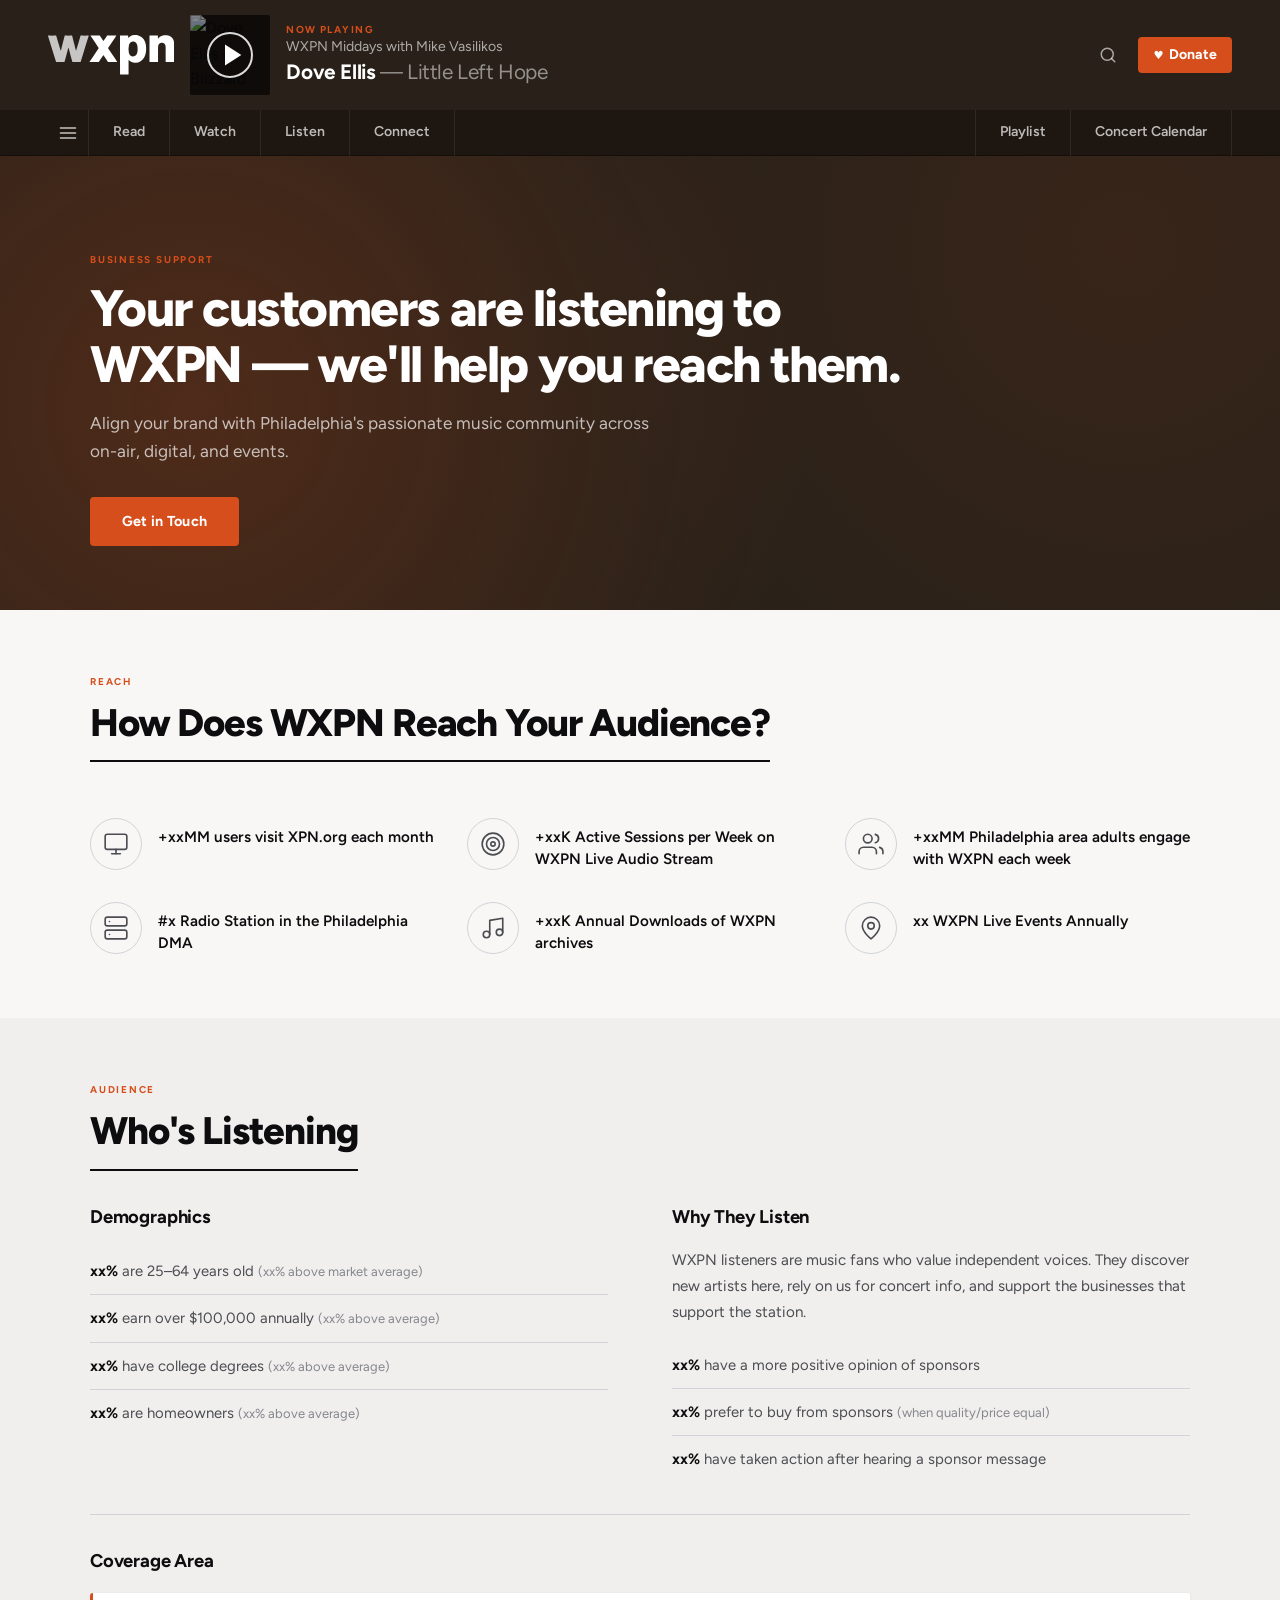
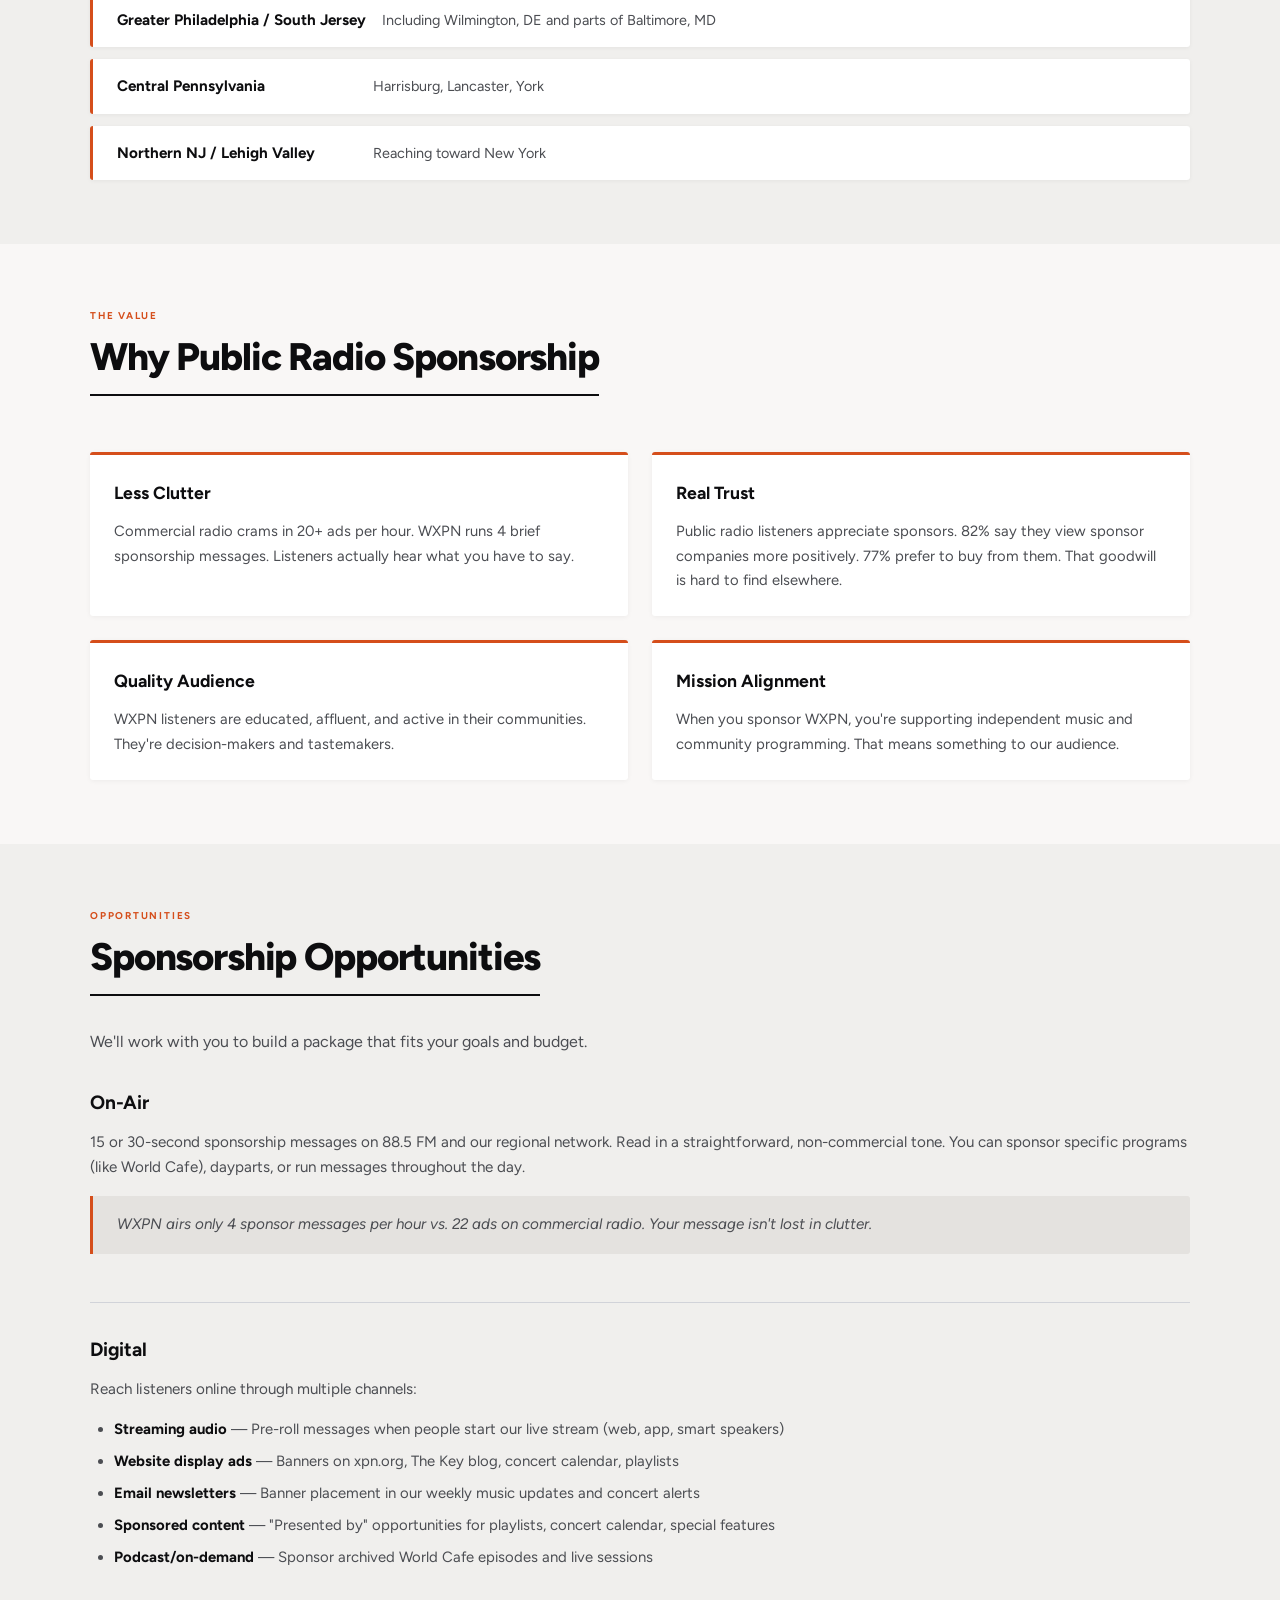
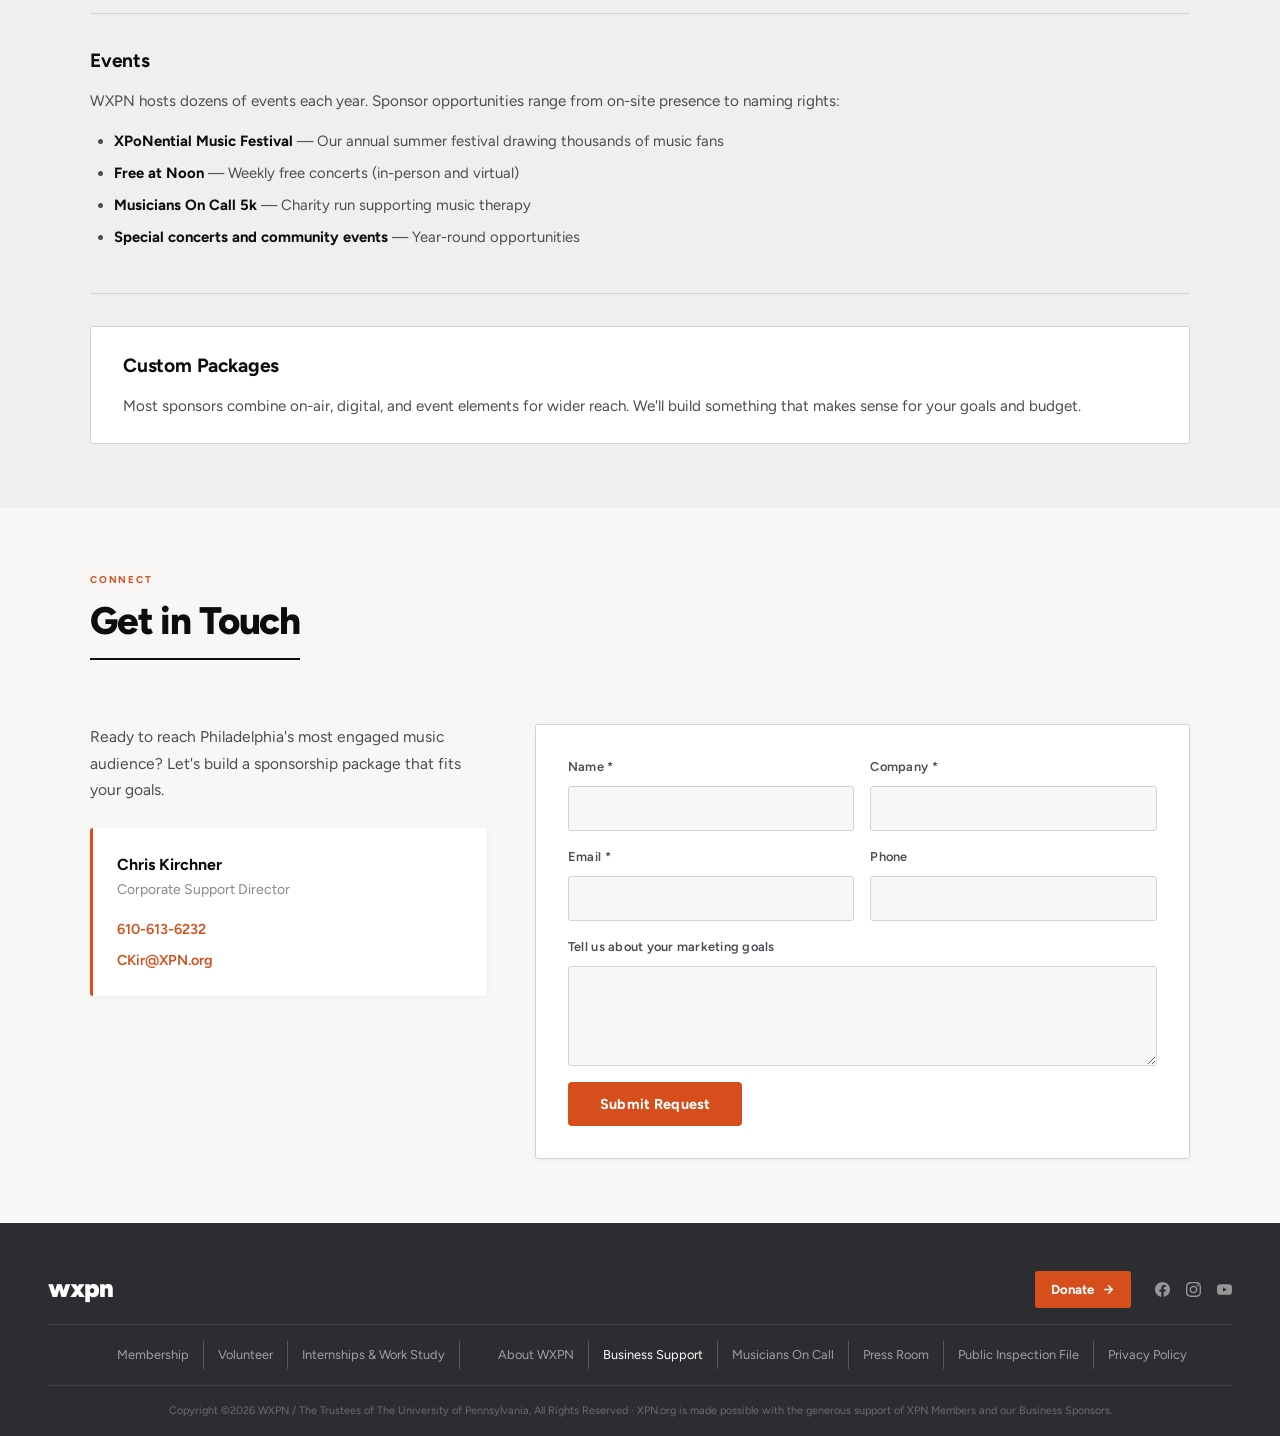
==== business-support/index.html @ 8369c32f "Add business-support page integrated into redesign - Add business-support/index.html: wxpn-sponsorsh" ====
<!DOCTYPE html>
<html lang="en">
<head>
<meta charset="UTF-8">
<meta name="viewport" content="width=device-width, initial-scale=1.0">
<title>Business Support | WXPN 88.5</title>
<style>
  @import url('https://fonts.googleapis.com/css2?family=Figtree:wght@400;500;600;700;800&display=swap');

  :root {
    --cream: #f9f7f6;
    --cream-dark: #F0EFED;
    --cream-deep: #E4E2DF;
    --white: #FFFFFF;
    --ink: #0D0D0F;
    --ink-medium: #2C2D30;
    --ink-light: #4B4D52;
    --ink-muted: #85878E;
    --ink-faint: #D1D3D9;
    --xpn-red: #d54e1b;
    --xpn-red-hover: #be4317;
    --font: 'Figtree', system-ui, -apple-system, sans-serif;
    --s1: 4px; --s2: 8px; --s3: 12px; --s4: 16px;
    --s5: 24px; --s6: 32px; --s7: 48px; --s8: 64px; --s9: 96px;
  }

  *, *::before, *::after { margin: 0; padding: 0; box-sizing: border-box; }
  html { font-size: 16px; scroll-behavior: smooth; }
  body { background: var(--cream); color: var(--ink); font-family: var(--font); line-height: 1.6; -webkit-font-smoothing: antialiased; }
  a { color: inherit; text-decoration: none; }
  img { display: block; max-width: 100%; }
  button { cursor: pointer; font-family: inherit; }
  p { margin-bottom: var(--s4); }
  ul { padding-left: var(--s5); }

  .skip-link {
    position: absolute; top: -100%; left: var(--s4); z-index: 9999;
    background: var(--xpn-red); color: #fff; font-weight: 700; font-size: 0.9rem;
    padding: var(--s3) var(--s5); border-radius: 0 0 4px 4px; text-decoration: none; transition: top 0.1s;
  }
  .skip-link:focus { top: 0; }

  a:focus-visible, button:focus-visible { outline: 3px solid var(--xpn-red); outline-offset: 3px; border-radius: 2px; }
  .site-header a:focus-visible, .site-header button:focus-visible { outline-color: #fff; }

  @media (prefers-reduced-motion: reduce) {
    *, *::before, *::after { animation-duration: 0.01ms !important; transition-duration: 0.01ms !important; scroll-behavior: auto !important; }
  }

  .container { max-width: 1360px; margin: 0 auto; padding: 0 var(--s7); }

  /* ══════════════════════════════════════
     HEADER — exact from redesign
     ══════════════════════════════════════ */
  .site-header { position: sticky; top: 0; z-index: 1000; }

  .header-row1 { background: #292119; height: 110px; overflow: hidden; transition: height 0.3s ease, opacity 0.2s ease; }
  .site-header.is-collapsed .header-row1 { height: 0; opacity: 0; }
  .header-row1__inner { display: flex; align-items: center; height: 110px; gap: var(--s4); }

  .header-logo { display: flex; align-items: center; flex-shrink: 0; }
  .header-logo svg { height: 40px; width: auto; }

  .header-album-wrap { position: relative; width: 80px; height: 80px; flex-shrink: 0; border-radius: 2px; overflow: hidden; }
  .header-album-art { width: 80px; height: 80px; background: #1a1510; }
  .header-album-art img { width: 100%; height: 100%; object-fit: cover; display: block; }
  .header-play-btn { position: absolute; inset: 0; width: 100%; height: 100%; border-radius: 0; border: none; background: rgba(0,0,0,0.48); color: #fff; display: flex; align-items: center; justify-content: center; cursor: pointer; transition: background 0.15s; }
  .header-play-btn:hover { background: rgba(213,78,27,0.82); }
  .header-play-btn::before { content: ''; position: absolute; width: 46px; height: 46px; border-radius: 50%; border: 2.5px solid rgba(255,255,255,0.85); pointer-events: none; transition: border-color 0.15s; }
  .header-play-btn:hover::before { border-color: #fff; }
  .header-play-btn svg { width: 28px; height: 28px; margin-left: 4px; position: relative; }

  .header-np-info { display: flex; flex-direction: column; gap: 3px; min-width: 0; flex: 1; }
  .header-np-info__label { font-size: 0.63rem; font-weight: 700; letter-spacing: 0.14em; text-transform: uppercase; color: var(--xpn-red); line-height: 1; }
  .header-np-info__show { font-size: 0.88rem; color: rgba(255,255,255,0.62); white-space: nowrap; overflow: hidden; text-overflow: ellipsis; line-height: 1.3; }
  .header-np-info__track { font-size: 1.3rem; font-weight: 700; color: #fff; white-space: nowrap; overflow: hidden; text-overflow: ellipsis; line-height: 1.2; letter-spacing: -0.02em; }
  .header-np-info__track span { color: rgba(255,255,255,0.5); font-weight: 400; }

  .header-row1__right { display: flex; align-items: center; gap: var(--s3); flex-shrink: 0; }
  .header-search-btn { width: 36px; height: 36px; display: flex; align-items: center; justify-content: center; border: none; background: none; color: rgba(255,255,255,0.6); border-radius: 4px; transition: color 0.15s; }
  .header-search-btn:hover { color: #fff; }
  .header-search-btn svg { width: 18px; height: 18px; }

  .nav-donate { font-size: 0.88rem; font-weight: 700; color: #fff; background: var(--xpn-red); padding: 0.45em 1.1em; border-radius: 4px; display: inline-flex; align-items: center; gap: 0.35em; white-space: nowrap; transition: background 0.15s; }
  .nav-donate::before { content: "♥"; font-size: 0.8em; }
  .nav-donate:hover { background: var(--xpn-red-hover); color: #fff; }

  .header-row2 { background: #1e1610; border-bottom: 1px solid rgba(0,0,0,0.35); height: 46px; display: flex; align-items: center; }
  .header-row2__inner { display: flex; align-items: center; height: 46px; width: 100%; }

  .header-logo--nav { display: none; align-items: center; flex-shrink: 0; margin-right: var(--s5); border-right: 1px solid rgba(255,255,255,0.1); padding-right: var(--s5); height: 100%; }
  .header-logo--nav svg { height: 26px; width: auto; }
  .site-header.is-collapsed .header-logo--nav { display: flex; }

  .header-nav { display: flex; align-items: center; height: 46px; }
  .header-nav a { font-size: 0.88rem; font-weight: 600; color: rgba(255,255,255,0.7); padding: 0 var(--s5); height: 100%; display: flex; align-items: center; white-space: nowrap; border-right: 1px solid rgba(255,255,255,0.08); transition: color 0.15s, background 0.15s; }
  .header-nav a:first-child { border-left: 1px solid rgba(255,255,255,0.08); }
  .header-nav a:hover { color: #fff; background: rgba(255,255,255,0.06); }
  .header-nav a.active { color: #fff; background: rgba(255,255,255,0.06); border-bottom: 2px solid var(--xpn-red); }
  .header-nav--right { margin-left: auto; }

  .header-menu-btn { display: flex; align-items: center; justify-content: center; width: 40px; height: 40px; border: none; background: none; color: rgba(255,255,255,0.75); cursor: pointer; flex-shrink: 0; transition: color 0.15s; }
  .header-menu-btn:hover { color: #fff; }
  .header-menu-btn svg { width: 20px; height: 20px; }
  .header-menu-btn--row1 { display: none; }

  .header-drawer { display: flex; flex-direction: column; position: fixed; top: 0; left: 0; width: 280px; height: 100vh; background: #1e1710; z-index: 1100; padding: var(--s7) var(--s5) var(--s5); gap: 0; transform: translateX(-100%); transition: transform 0.3s ease; overflow-y: auto; }
  .header-drawer.is-open { transform: translateX(0); }
  .header-drawer a { font-size: 1.05rem; font-weight: 600; color: rgba(255,255,255,0.8); padding: var(--s3) 0; border-bottom: 1px solid rgba(255,255,255,0.08); transition: color 0.15s; }
  .header-drawer a:hover { color: #fff; }
  .header-drawer a.nav-donate { margin-top: var(--s4); border-bottom: none; border-radius: 4px; padding: var(--s3) var(--s4); justify-content: center; }
  .header-drawer__close { position: absolute; top: var(--s4); right: var(--s4); background: none; border: none; color: rgba(255,255,255,0.5); font-size: 1.6rem; line-height: 1; }
  .header-drawer__close:hover { color: #fff; }
  .drawer-primary { display: none; }
  .drawer-divider { border: none; border-top: 1px solid rgba(255,255,255,0.12); margin: var(--s2) 0; }
  .header-drawer-overlay { display: none; position: fixed; inset: 0; background: rgba(0,0,0,0.55); z-index: 1050; }
  .header-drawer-overlay.is-open { display: block; }

  /* ══════════════════════════════════════
     FOOTER — exact from redesign
     ══════════════════════════════════════ */
  .site-footer { background: var(--ink-medium); color: rgba(255,255,255,0.72); padding: var(--s6) 0 var(--s4); font-size: 0.88rem; line-height: 1.6; }
  .footer-top { display: flex; flex-direction: column; gap: 0; }
  .footer-meta { display: flex; align-items: center; justify-content: space-between; padding: var(--s4) 0; border-bottom: 1px solid rgba(255,255,255,0.1); }
  .footer-brand__wordmark { font-weight: 900; font-size: clamp(1.4rem, 2vw, 1.8rem); letter-spacing: -0.04em; color: #fff; line-height: 1; text-transform: lowercase; }
  .footer-cta { display: flex; flex-direction: row; align-items: center; gap: var(--s5); }
  .footer-donate-btn { display: inline-flex; align-items: center; gap: var(--s2); background: var(--xpn-red); color: #fff; font-weight: 700; font-size: 0.82rem; padding: var(--s2) var(--s4); border-radius: 3px; transition: background 0.15s; white-space: nowrap; }
  .footer-donate-btn:hover { background: var(--xpn-red-hover); }
  .footer-donate-btn svg { width: 13px; height: 13px; stroke: currentColor; fill: none; flex-shrink: 0; }
  .footer-social { display: flex; align-items: center; gap: var(--s4); }
  .footer-social a { color: rgba(255,255,255,0.5); transition: color 0.15s; line-height: 0; }
  .footer-social a:hover { color: #fff; }
  .footer-social a svg { width: 15px; height: 15px; fill: currentColor; display: block; }
  .footer-nav { display: flex; flex-wrap: wrap; justify-content: center; align-items: center; padding: var(--s4) 0; border-bottom: 1px solid rgba(255,255,255,0.1); }
  .footer-nav__col { display: contents; }
  .footer-nav__toggle { display: none; }
  .footer-nav__list { display: flex; flex-wrap: wrap; list-style: none; align-items: center; justify-content: center; }
  .footer-nav__list a { display: block; padding: 4px 14px; color: rgba(255,255,255,0.55); font-size: 0.8rem; font-weight: 400; white-space: nowrap; border-right: 1px solid rgba(255,255,255,0.2); transition: color 0.15s; }
  .footer-nav__list a:hover { color: #fff; }
  .footer-nav__col:last-child .footer-nav__list li:last-child a { border-right: none; }
  .footer-bottom { padding-top: var(--s4); text-align: center; font-size: 0.68rem; color: rgba(255,255,255,0.3); line-height: 1.6; }

  /* ══════════════════════════════════════
     BUSINESS SUPPORT — page styles
     ══════════════════════════════════════ */

  /* Narrower content wrap inside the global 1360px container */
  .bs-wrap { max-width: 1100px; margin: 0 auto; }

  .bs-section { padding: var(--s8) 0; }
  .bs-section--alt { background: var(--cream-dark); }

  .bs-eyebrow { font-size: 0.62rem; font-weight: 700; letter-spacing: 0.18em; text-transform: uppercase; color: var(--xpn-red); margin-bottom: var(--s3); display: block; }

  .bs-h2 { font-size: clamp(1.75rem, 3vw, 2.5rem); font-weight: 800; letter-spacing: -0.03em; line-height: 1.1; color: var(--ink); margin-bottom: var(--s6); padding-bottom: var(--s4); border-bottom: 2px solid var(--ink); display: inline-block; }

  .bs-intro { font-size: 1rem; color: var(--ink-light); margin-bottom: var(--s6); max-width: 640px; line-height: 1.7; }

  /* Hero */
  .bs-hero { background: #292119; padding: var(--s9) 0 var(--s8); position: relative; overflow: hidden; }
  .bs-hero::before { content: ''; position: absolute; inset: 0; background: radial-gradient(circle at 15% 55%, rgba(213,78,27,0.22) 0%, transparent 55%), radial-gradient(circle at 88% 20%, rgba(213,78,27,0.09) 0%, transparent 45%); pointer-events: none; }
  .bs-hero .container { position: relative; z-index: 1; }
  .bs-hero__h1 { font-size: clamp(2rem, 4vw, 3.25rem); font-weight: 800; letter-spacing: -0.03em; line-height: 1.1; color: #fff; max-width: 820px; margin-bottom: var(--s4); }
  .bs-hero__sub { font-size: 1.075rem; color: rgba(255,255,255,0.7); max-width: 580px; line-height: 1.65; margin-bottom: var(--s6); }
  .bs-hero__btn { display: inline-flex; align-items: center; gap: var(--s2); background: var(--xpn-red); color: #fff; font-weight: 700; font-size: 0.9rem; letter-spacing: 0.02em; padding: 0.9em 2.2em; border-radius: 4px; transition: background 0.15s, transform 0.15s; }
  .bs-hero__btn:hover { background: var(--xpn-red-hover); transform: translateY(-1px); }

  /* Stats grid */
  .bs-stats-grid { display: grid; grid-template-columns: repeat(3, 1fr); gap: var(--s6); margin-top: var(--s5); }
  .bs-stat { display: flex; gap: var(--s4); align-items: flex-start; }
  .bs-stat__icon { flex-shrink: 0; width: 52px; height: 52px; border-radius: 50%; border: 1.5px solid var(--ink-faint); display: flex; align-items: center; justify-content: center; color: var(--ink-light); }
  .bs-stat__icon svg { width: 26px; height: 26px; }
  .bs-stat__text { flex: 1; padding-top: var(--s2); font-size: 0.95rem; font-weight: 600; color: var(--ink); line-height: 1.45; }

  /* Two-col layout */
  .bs-two-col { display: grid; grid-template-columns: 1fr 1fr; gap: var(--s8); align-items: start; }
  .bs-two-col h3 { font-size: 1.15rem; font-weight: 700; color: var(--ink); margin-bottom: var(--s4); letter-spacing: -0.01em; }

  /* Stats list */
  .bs-list { list-style: none; padding: 0; }
  .bs-list li { padding: var(--s3) 0; border-bottom: 1px solid var(--ink-faint); font-size: 0.93rem; color: var(--ink-light); line-height: 1.5; }
  .bs-list li:last-child { border-bottom: none; }
  .bs-list strong { color: var(--ink); font-weight: 700; }
  .bs-list .muted { color: var(--ink-muted); font-size: 0.875em; }

  /* Coverage */
  .bs-coverage { margin-top: var(--s6); padding-top: var(--s6); border-top: 1px solid var(--ink-faint); }
  .bs-coverage h3 { font-size: 1.15rem; font-weight: 700; color: var(--ink); margin-bottom: var(--s4); letter-spacing: -0.01em; }
  .bs-coverage-grid { display: flex; flex-direction: column; gap: var(--s3); margin-top: var(--s4); }
  .bs-coverage-item { background: var(--white); padding: var(--s4) var(--s5); border-radius: 3px; border-left: 3px solid var(--xpn-red); display: flex; align-items: baseline; gap: var(--s4); box-shadow: 0 1px 4px rgba(0,0,0,0.05); }
  .bs-coverage-item h4 { color: var(--ink); font-size: 0.95rem; font-weight: 700; min-width: 240px; flex-shrink: 0; line-height: 1.4; margin: 0; }
  .bs-coverage-item p { color: var(--ink-light); font-size: 0.9rem; margin: 0; line-height: 1.55; }

  /* Benefits */
  .bs-benefits-grid { display: grid; grid-template-columns: repeat(2, 1fr); gap: var(--s5); margin-top: var(--s5); }
  .bs-benefit { background: var(--white); padding: var(--s5); border-radius: 3px; box-shadow: 0 1px 5px rgba(0,0,0,0.05); border-top: 3px solid var(--xpn-red); }
  .bs-benefit h3 { font-size: 1.1rem; font-weight: 700; color: var(--ink); margin-bottom: var(--s3); }
  .bs-benefit p { color: var(--ink-light); font-size: 0.925rem; line-height: 1.65; margin: 0; }

  /* Opportunity blocks */
  .bs-opportunity { padding-bottom: var(--s6); margin-bottom: var(--s6); border-bottom: 1px solid var(--ink-faint); }
  .bs-opportunity:last-child { border-bottom: none; margin-bottom: 0; padding-bottom: 0; }
  .bs-opportunity h3 { font-size: 1.2rem; font-weight: 700; color: var(--ink); margin-bottom: var(--s3); letter-spacing: -0.01em; }
  .bs-opportunity p { color: var(--ink-light); font-size: 0.95rem; line-height: 1.65; }
  .bs-opportunity ul { padding-left: var(--s5); margin: var(--s3) 0; }
  .bs-opportunity ul li { margin-bottom: var(--s2); color: var(--ink-light); font-size: 0.93rem; line-height: 1.6; }
  .bs-opportunity ul strong { color: var(--ink); font-weight: 700; }
  .bs-highlight { background: var(--cream-deep); padding: var(--s4) var(--s5); border-left: 3px solid var(--xpn-red); border-radius: 0 3px 3px 0; font-style: italic; color: var(--ink-light); margin: var(--s4) 0; font-size: 0.95rem; line-height: 1.65; }
  .bs-custom-pkg { background: var(--white); border: 1.5px solid var(--ink-faint); padding: var(--s5) var(--s6); border-radius: 3px; }
  .bs-custom-pkg h3 { font-size: 1.2rem; font-weight: 700; color: var(--ink); margin-bottom: var(--s3); letter-spacing: -0.01em; }
  .bs-custom-pkg p { color: var(--ink-light); font-size: 0.95rem; line-height: 1.65; margin: 0; }

  /* Contact */
  .bs-contact-wrap { display: grid; grid-template-columns: 1fr 1.65fr; gap: var(--s7); align-items: start; margin-top: var(--s6); }
  .bs-contact-intro p { color: var(--ink-light); font-size: 0.975rem; line-height: 1.7; margin-bottom: var(--s5); }
  .bs-contact-person { background: var(--white); padding: var(--s5); border-radius: 3px; border-left: 3px solid var(--xpn-red); box-shadow: 0 1px 5px rgba(0,0,0,0.06); }
  .bs-contact-person strong { font-size: 1rem; font-weight: 700; color: var(--ink); display: block; margin-bottom: 2px; }
  .bs-contact-person .bs-title { font-size: 0.875rem; color: var(--ink-muted); display: block; margin-bottom: var(--s4); }
  .bs-contact-links { display: flex; flex-direction: column; gap: var(--s2); }
  .bs-contact-links a { color: var(--xpn-red); font-weight: 600; font-size: 0.9rem; transition: color 0.15s; }
  .bs-contact-links a:hover { color: var(--xpn-red-hover); }

  /* Form */
  .bs-form-box { background: var(--white); padding: var(--s6); border-radius: 3px; border: 1px solid var(--ink-faint); box-shadow: 0 1px 6px rgba(0,0,0,0.05); }
  form { display: flex; flex-direction: column; gap: var(--s4); }
  .bs-form-row { display: grid; grid-template-columns: 1fr 1fr; gap: var(--s4); }
  .bs-form-group { display: flex; flex-direction: column; gap: var(--s2); }
  label { font-size: 0.8rem; font-weight: 600; color: var(--ink-light); letter-spacing: 0.02em; }
  input, textarea { padding: 0.8rem var(--s4); border: 1.5px solid var(--ink-faint); border-radius: 3px; font-family: var(--font); font-size: 0.9rem; color: var(--ink); background: var(--cream); transition: border-color 0.15s, background 0.15s; }
  input:focus, textarea:focus { outline: none; border-color: var(--xpn-red); background: var(--white); }
  textarea { resize: vertical; min-height: 100px; }
  .bs-btn { align-self: flex-start; display: inline-flex; align-items: center; gap: var(--s2); background: var(--xpn-red); color: #fff; font-weight: 700; font-size: 0.9rem; letter-spacing: 0.02em; padding: 0.9em 2.2em; border: none; border-radius: 4px; transition: background 0.15s, transform 0.15s; font-family: var(--font); }
  .bs-btn:hover { background: var(--xpn-red-hover); transform: translateY(-1px); }

  /* ══════════════════════════════════════
     RESPONSIVE
     ══════════════════════════════════════ */
  @media (max-width: 1024px) {
    .bs-stats-grid { grid-template-columns: repeat(2, 1fr); }
    .bs-benefits-grid { gap: var(--s4); }
  }

  @media (max-width: 768px) {
    *, *::before, *::after { -webkit-tap-highlight-color: transparent; }
    button, a { touch-action: manipulation; }
    .container { padding: 0 var(--s4); }

    /* Header mobile */
    .header-row1 { height: 64px; }
    .header-row1__inner { height: 64px; gap: var(--s2); }
    .header-logo svg { height: 24px; }
    .header-album-wrap { width: 44px; height: 44px; }
    .header-album-art { width: 44px; height: 44px; }
    .header-np-info__label, .header-np-info__show { display: none; }
    .header-np-info__track { font-size: 0.88rem; }
    .header-search-btn, .nav-donate { display: none; }
    .header-drawer .nav-donate { display: flex; }
    .header-row2 { display: none; }
    .header-menu-btn--row1 { display: flex; width: 44px; height: 44px; }
    .drawer-primary { display: contents; }
    .site-header.is-collapsed .header-row1 { height: 56px; opacity: 1; }

    /* Page sections */
    .bs-hero { padding: var(--s8) 0 var(--s7); }
    .bs-section { padding: var(--s6) 0; }
    .bs-two-col { grid-template-columns: 1fr; gap: var(--s6); }
    .bs-stats-grid { grid-template-columns: 1fr; gap: var(--s4); }
    .bs-benefits-grid { grid-template-columns: 1fr; }
    .bs-contact-wrap { grid-template-columns: 1fr; gap: var(--s5); }
    .bs-form-row { grid-template-columns: 1fr; }
    .bs-form-box { padding: var(--s4); }
    .bs-coverage-item { flex-direction: column; gap: var(--s2); }
    .bs-coverage-item h4 { min-width: auto; }

    /* Footer mobile */
    .site-footer { padding: var(--s5) 0 calc(var(--s5) + env(safe-area-inset-bottom, 0px)); }
    .footer-meta { flex-direction: row; align-items: center; justify-content: space-between; gap: var(--s3); padding: var(--s4) 0; }
    .footer-brand__wordmark { font-size: 1.8rem; }
    .footer-cta { gap: var(--s3); }
    .footer-donate-btn { padding: 10px var(--s3); font-size: 0.85rem; }
    .footer-social { gap: var(--s3); }
    .footer-social a svg { width: 18px; height: 18px; }
    .footer-nav { display: block; padding: 0; border-bottom: none; }
    .footer-nav__col { display: block; border-bottom: 1px solid rgba(255,255,255,0.1); }
    .footer-nav__list { display: block; list-style: none; max-height: 0; overflow: hidden; transition: max-height 0.3s ease; }
    .footer-nav__toggle { display: flex; align-items: center; justify-content: space-between; width: 100%; padding: 15px 0; background: none; border: none; color: rgba(255,255,255,0.8); font-size: 0.92rem; font-weight: 600; cursor: pointer; font-family: inherit; }
    .footer-nav__toggle svg { width: 16px; height: 16px; transition: transform 0.25s; flex-shrink: 0; }
    .footer-nav__col.is-open .footer-nav__toggle { color: #fff; }
    .footer-nav__col.is-open .footer-nav__toggle svg { transform: rotate(180deg); }
    .footer-nav__col.is-open .footer-nav__list { max-height: 400px; }
    .footer-nav__list li { margin-bottom: 0; }
    .footer-nav__list a { display: block; padding: 11px 0; font-size: 0.88rem; border-right: none; border-bottom: 1px solid rgba(255,255,255,0.06); }
    .footer-nav__list li:last-child a { border-bottom: none; padding-bottom: 14px; }
    .footer-bottom { font-size: 0.65rem; padding-top: var(--s4); }
  }

  @media (max-width: 390px) { .container { padding: 0 var(--s3); } }
</style>
</head>
<body>

<a class="skip-link" href="#main-content">Skip to main content</a>

<!-- ═════════════ HEADER (exact from redesign) ═════════════ -->
<header class="site-header">

  <div class="header-row1">
    <div class="container header-row1__inner">

      <a href="../" class="header-logo">
        <svg viewBox="0 0 196 62" xmlns="http://www.w3.org/2000/svg"><g fill="#FFFFFF" fill-rule="evenodd"><path d="M138.902234,21.2979581 C138.902234,21.0187442 138.913866,20.7395303 138.900489,20.4608993 C138.774281,17.8372213 138.445676,15.2607591 137.052157,12.9518525 C135.200916,9.88574581 131.063397,9.04285793 128.258329,11.1838864 C126.704287,12.3701083 125.951112,14.0716226 125.492228,15.9077892 C124.603539,19.465289 124.580857,23.0571805 125.250863,26.6467404 C125.600406,28.5184644 126.237261,30.2969229 127.634269,31.6772538 C130.471326,34.4787193 135.406222,33.6200929 137.375528,29.9862318 C138.850471,27.2663737 138.990637,24.297613 138.902234,21.2979581 L138.902234,21.2979581 Z M137.758804,0.000174873004 C138.099041,0.28638369 138.536406,0.224012319 138.927824,0.316695011 C144.453628,1.62824254 148.115979,5.08140147 150.247551,10.2553108 C151.877201,14.2086065 152.259314,18.3700011 152.12729,22.5978474 C151.998756,26.7405889 151.253723,30.7457636 149.327456,34.4629808 C145.861106,41.153039 139.272133,44.0081322 132.432489,42.6027362 C129.764679,42.053635 127.488287,40.7712329 125.478851,38.9653777 C125.33345,38.8342229 125.215967,38.5526774 124.987397,38.6686765 C124.773949,38.7765149 124.905973,39.0510655 124.905973,39.2457574 C124.896667,46.2861446 124.88678,53.3259488 124.910044,60.366336 C124.91237,61.0460091 124.71986,61.215053 124.05567,61.2109726 C120.125201,61.1847416 116.194732,61.1975657 112.263682,61.222668 C111.759433,61.2255453 111.653581,61.0576673 111.654163,60.5825956 C111.66405,40.9542667 111.663468,21.3253548 111.650091,1.69702593 C111.650091,1.14559305 111.752453,0.933413806 112.367789,0.938659996 C116.089462,0.969554227 119.811136,0.968971317 123.532228,0.939242906 C124.135931,0.933996716 124.284821,1.12111083 124.258068,1.68711646 C124.215611,2.58712952 124.246436,3.49064004 124.246436,4.37491453 C124.515718,4.48216997 124.599468,4.28398057 124.701249,4.19188079 C127.18818,1.93835067 130.083979,0.573175417 133.411907,0.134244176 C133.524157,0.119088516 133.646293,0.123168886 133.710851,0.000174873004 L137.758804,0.000174873004 Z"/><path d="M19.7668617,24.6345933 C20.331016,23.0543242 20.6183276,21.5241854 21.0161436,20.0272725 C21.6780071,17.5359151 22.2817104,15.0288192 22.9255442,12.5327985 C23.8654136,8.88902798 24.8297104,5.25166948 25.7521318,1.6032357 C25.8725234,1.12816404 26.0446777,0.957371408 26.5367134,0.960285958 C29.9559537,0.978356168 33.3751941,0.976607438 36.7944344,0.959678021 C37.2556451,0.957371408 37.4376866,1.11767166 37.5487727,1.562432 C38.7468736,6.36502761 39.964749,11.1617941 41.1808795,15.9591435 C41.8776392,18.7052326 42.5807964,21.449573 43.2839537,24.1933304 C43.3118706,24.3023346 43.3706125,24.4037609 43.4851881,24.6724824 C43.8294967,23.4955871 44.1249507,22.4650022 44.4314552,21.4379148 C45.455657,18.0074893 46.4943988,14.5811443 47.5075501,11.1478043 C48.3369151,8.33934383 49.1389448,5.52388846 49.9502801,2.71076473 C50.066019,2.31030555 50.1666362,1.905766 50.2742326,1.50297518 C50.3684522,1.15089753 50.5522386,0.959120138 50.9616866,0.960285958 C54.8229448,0.972527068 58.684203,0.971361248 62.5454611,0.963200508 C63.0223751,0.962034688 63.1607964,1.09610399 63.007835,1.58516549 C61.7015561,5.75588665 60.4098172,9.93185399 59.121568,14.1084042 C58.0531644,17.5720556 57.0033721,21.040953 55.9308973,24.5028556 C54.5001555,29.1195029 53.0537104,33.731487 51.6171525,38.3469685 C51.3059953,39.3466591 50.9901852,40.345184 50.708108,41.3524525 C50.5836451,41.796047 50.3882267,41.9913219 49.8892119,41.9884073 C46.0744819,41.9685884 42.2597519,41.9779149 38.445022,41.9831611 C38.1030398,41.9831611 37.8093306,41.977332 37.6953365,41.550059 C36.8147905,38.2496225 35.9191228,34.9532664 35.0315976,31.6539957 C33.9690101,27.7041974 32.9104938,23.7526504 31.8490694,19.8022693 C31.8252237,19.7154157 31.786838,19.6320595 31.701924,19.4006443 C31.4454374,20.2487783 31.2098884,20.9628431 31.0133068,21.6874003 C29.9018647,25.7916697 28.798565,29.8988536 27.6946837,34.0060376 C27.0560843,36.3819788 26.4081792,38.7550055 25.7957519,41.1379416 C25.6404641,41.7424193 25.4049151,42.0053117 24.7157163,41.9984526 C20.9242504,41.958096 17.1327846,41.9703371 13.3413187,41.9895731 C12.8440487,41.9919048 12.5962861,41.8537551 12.4439062,41.3594474 C10.2425412,34.2257947 8.0272178,27.0962223 5.80607834,19.9683986 C4.68474896,16.3712609 3.53841068,12.782284 2.41417329,9.18631208 C1.62319407,6.6553168 0.860131751,4.11616078 0.0627548961,1.58808004 C-0.0890433234,1.10776219 0.0249507418,0.962617598 0.515823145,0.963783418 C4.37708131,0.974275798 8.23833947,0.974275798 12.0995976,0.962617598 C12.5084641,0.961451778 12.726565,1.07745087 12.8487015,1.49598026 C13.7589092,4.61688048 14.6888914,7.7319516 15.6177104,10.8470227 C16.9460902,15.3039527 18.2785412,19.7602997 19.6104107,24.2160639 C19.640654,24.3180731 19.6848558,24.416002 19.7668617,24.6345933" opacity="0.746117001"/><path d="M170.413799,5.79476675 C171.615972,4.45057625 172.734974,3.33896685 174.081384,2.4803404 C177.249954,0.461140112 180.730262,-0.0424941401 184.388541,0.3614625 C186.813823,0.629601107 189.043687,1.43751439 190.996126,2.93559312 C193.77793,5.07079251 195.065598,7.99175459 195.409325,11.4064415 C195.563449,12.9389119 195.584969,14.4754627 195.584969,16.0137622 C195.583224,24.4047519 195.577408,32.7963244 195.597201,41.1873141 C195.598927,41.8057816 195.481443,42.0156292 194.809111,42.0093592 C190.925752,41.9730768 187.04123,41.978323 183.157871,42.0063027 C182.557657,42.0098001 182.373289,41.8833087 182.375615,41.246188 C182.400043,34.5100799 182.414001,27.7733888 182.370963,21.0372807 C182.359912,19.3450929 182.388411,17.6307546 181.933598,15.9682952 C181.123426,13.0071124 178.592292,11.4554059 175.578428,12.0732905 C172.537811,12.6958384 170.990749,14.5180151 170.719722,17.8475971 C170.632482,18.9149054 170.583627,19.9880427 170.581882,21.0588484 C170.57025,27.7949565 170.568506,34.5316476 170.589443,41.2677557 C170.59177,41.842505 170.458001,42.0098001 169.86942,42.0063027 C165.915687,41.978323 161.961954,41.9812375 158.008221,42.0004736 C157.493503,42.0028052 157.343449,41.8786454 157.344029,41.3417853 C157.361479,28.1487829 157.363224,14.9557805 157.346357,1.76277817 C157.345776,1.14431065 157.473147,0.933297224 158.13501,0.938543414 C161.995687,0.971769285 165.856363,0.964191455 169.71704,0.943789604 C170.24688,0.940875054 170.448114,1.0539596 170.427758,1.63162342 C170.382393,2.95074878 170.413799,4.27162288 170.413799,5.79476675"/><path d="M106.018668,0.951892054 C105.428923,1.84316147 104.938633,2.59744702 104.435547,3.34298893 C100.751677,8.79902667 97.0689709,14.2562302 93.371143,19.7023585 C93.0983715,20.1039835 93.0721994,20.3884436 93.3531134,20.8046413 C95.4858493,23.9686769 97.5924131,27.1507827 99.7082825,30.3258935 C102.185909,34.0431107 104.664698,37.7597449 107.139998,41.477545 C107.22433,41.6040365 107.40579,41.7241159 107.291214,41.9019035 C107.187689,42.0627866 106.994597,41.9875913 106.840472,41.9881742 C102.397612,41.9910887 97.9547513,41.9852596 93.5118908,42.0015811 C93.1204724,42.0033298 92.9355228,41.8342859 92.7412677,41.5410822 C90.609695,38.3199214 88.4664902,35.1075044 86.3285199,31.890424 C85.863238,31.1903491 85.8754516,31.1920978 85.420057,31.8764341 C83.2797602,35.0911829 81.1295763,38.2989367 78.9991668,41.5212632 C78.7665258,41.8739238 78.5193448,42.0004153 78.0976831,41.9986665 C73.6548226,41.9840938 69.211962,41.9916716 64.7691015,41.9875913 C64.595784,41.9870083 64.3654694,42.0936809 64.2555466,41.9036522 C64.1357365,41.6949704 64.3805911,41.5760568 64.4748107,41.4349926 C67.6800214,36.6364773 70.8927929,31.8432083 74.103238,27.0487734 C75.5008285,24.9613726 76.8844605,22.8646453 78.3029887,20.7924002 C78.5885555,20.3744537 78.5484249,20.0981544 78.2785614,19.6953636 C74.2503834,13.6861442 70.2390718,7.66526669 66.2306682,1.64322333 C66.1091134,1.4607725 65.8281994,1.2806533 65.9503359,1.05273549 C66.0718908,0.825983491 66.3731608,0.961801524 66.5935881,0.961218614 C70.8974457,0.955389514 75.2007217,0.966464804 79.503416,0.941399673 C80.0815288,0.938485123 80.4159501,1.10986067 80.7346682,1.6065 C82.3933982,4.18704263 84.0974932,6.73843977 85.8562588,9.4064189 C86.5309175,8.40439659 87.1602113,7.4734893 87.7854338,6.54083327 C88.9393329,4.82066582 90.0967217,3.1022471 91.2360807,1.37333599 C91.4041638,1.11918723 91.55887,0.947811684 91.8868938,0.947811684 C96.5373864,0.953640784 101.188461,0.951892054 106.018668,0.951892054"/></g></svg>
      </a>

      <div class="header-album-wrap">
        <div class="header-album-art">
          <img src="https://i.scdn.co/image/ab67616d00001e02305780793d5f230df33937b6" alt="Dove Ellis - Blizzard album art">
        </div>
        <button class="header-play-btn" aria-label="Play live stream">
          <svg viewBox="0 0 24 24" fill="currentColor" stroke="none"><polygon points="6 3 20 12 6 21 6 3"/></svg>
        </button>
      </div>

      <div class="header-np-info">
        <span class="header-np-info__label">Now Playing</span>
        <span class="header-np-info__show">WXPN Middays with Mike Vasilikos</span>
        <span class="header-np-info__track"><strong>Dove Ellis</strong> <span>&mdash; Little Left Hope</span></span>
      </div>

      <div class="header-row1__right">
        <button class="header-search-btn" aria-label="Search">
          <svg viewBox="0 0 24 24" fill="none" stroke="currentColor" stroke-width="2" stroke-linecap="round" stroke-linejoin="round"><circle cx="11" cy="11" r="8"/><line x1="21" y1="21" x2="16.65" y2="16.65"/></svg>
        </button>
        <a href="https://xpn.org/support/" class="nav-donate">Donate</a>
        <button class="header-menu-btn header-menu-btn--row1" aria-label="Open menu" aria-expanded="false" aria-controls="header-drawer">
          <svg viewBox="0 0 24 24" fill="none" stroke="currentColor" stroke-width="2" stroke-linecap="round" stroke-linejoin="round"><line x1="3" y1="6" x2="21" y2="6"/><line x1="3" y1="12" x2="21" y2="12"/><line x1="3" y1="18" x2="21" y2="18"/></svg>
        </button>
      </div>

    </div>
  </div>

  <div class="header-row2">
    <div class="container header-row2__inner">

      <button class="header-menu-btn" aria-label="Open menu" aria-expanded="false" aria-controls="header-drawer">
        <svg viewBox="0 0 24 24" fill="none" stroke="currentColor" stroke-width="2" stroke-linecap="round" stroke-linejoin="round"><line x1="3" y1="6" x2="21" y2="6"/><line x1="3" y1="12" x2="21" y2="12"/><line x1="3" y1="18" x2="21" y2="18"/></svg>
      </button>

      <a href="../" class="header-logo header-logo--nav" aria-hidden="true" tabindex="-1">
        <svg viewBox="0 0 196 62" xmlns="http://www.w3.org/2000/svg"><g fill="#FFFFFF" fill-rule="evenodd"><path d="M138.902234,21.2979581 C138.902234,21.0187442 138.913866,20.7395303 138.900489,20.4608993 C138.774281,17.8372213 138.445676,15.2607591 137.052157,12.9518525 C135.200916,9.88574581 131.063397,9.04285793 128.258329,11.1838864 C126.704287,12.3701083 125.951112,14.0716226 125.492228,15.9077892 C124.603539,19.465289 124.580857,23.0571805 125.250863,26.6467404 C125.600406,28.5184644 126.237261,30.2969229 127.634269,31.6772538 C130.471326,34.4787193 135.406222,33.6200929 137.375528,29.9862318 C138.850471,27.2663737 138.990637,24.297613 138.902234,21.2979581 L138.902234,21.2979581 Z M137.758804,0.000174873004 C138.099041,0.28638369 138.536406,0.224012319 138.927824,0.316695011 C144.453628,1.62824254 148.115979,5.08140147 150.247551,10.2553108 C151.877201,14.2086065 152.259314,18.3700011 152.12729,22.5978474 C151.998756,26.7405889 151.253723,30.7457636 149.327456,34.4629808 C145.861106,41.153039 139.272133,44.0081322 132.432489,42.6027362 C129.764679,42.053635 127.488287,40.7712329 125.478851,38.9653777 C125.33345,38.8342229 125.215967,38.5526774 124.987397,38.6686765 C124.773949,38.7765149 124.905973,39.0510655 124.905973,39.2457574 C124.896667,46.2861446 124.88678,53.3259488 124.910044,60.366336 C124.91237,61.0460091 124.71986,61.215053 124.05567,61.2109726 C120.125201,61.1847416 116.194732,61.1975657 112.263682,61.222668 C111.759433,61.2255453 111.653581,61.0576673 111.654163,60.5825956 C111.66405,40.9542667 111.663468,21.3253548 111.650091,1.69702593 C111.650091,1.14559305 111.752453,0.933413806 112.367789,0.938659996 C116.089462,0.969554227 119.811136,0.968971317 123.532228,0.939242906 C124.135931,0.933996716 124.284821,1.12111083 124.258068,1.68711646 C124.215611,2.58712952 124.246436,3.49064004 124.246436,4.37491453 C124.515718,4.48216997 124.599468,4.28398057 124.701249,4.19188079 C127.18818,1.93835067 130.083979,0.573175417 133.411907,0.134244176 C133.524157,0.119088516 133.646293,0.123168886 133.710851,0.000174873004 L137.758804,0.000174873004 Z"/><path d="M19.7668617,24.6345933 C20.331016,23.0543242 20.6183276,21.5241854 21.0161436,20.0272725 C21.6780071,17.5359151 22.2817104,15.0288192 22.9255442,12.5327985 C23.8654136,8.88902798 24.8297104,5.25166948 25.7521318,1.6032357 C25.8725234,1.12816404 26.0446777,0.957371408 26.5367134,0.960285958 C29.9559537,0.978356168 33.3751941,0.976607438 36.7944344,0.959678021 C37.2556451,0.957371408 37.4376866,1.11767166 37.5487727,1.562432 C38.7468736,6.36502761 39.964749,11.1617941 41.1808795,15.9591435 C41.8776392,18.7052326 42.5807964,21.449573 43.2839537,24.1933304 C43.3118706,24.3023346 43.3706125,24.4037609 43.4851881,24.6724824 C43.8294967,23.4955871 44.1249507,22.4650022 44.4314552,21.4379148 C45.455657,18.0074893 46.4943988,14.5811443 47.5075501,11.1478043 C48.3369151,8.33934383 49.1389448,5.52388846 49.9502801,2.71076473 C50.066019,2.31030555 50.1666362,1.905766 50.2742326,1.50297518 C50.3684522,1.15089753 50.5522386,0.959120138 50.9616866,0.960285958 C54.8229448,0.972527068 58.684203,0.971361248 62.5454611,0.963200508 C63.0223751,0.962034688 63.1607964,1.09610399 63.007835,1.58516549 C61.7015561,5.75588665 60.4098172,9.93185399 59.121568,14.1084042 C58.0531644,17.5720556 57.0033721,21.040953 55.9308973,24.5028556 C54.5001555,29.1195029 53.0537104,33.731487 51.6171525,38.3469685 C51.3059953,39.3466591 50.9901852,40.345184 50.708108,41.3524525 C50.5836451,41.796047 50.3882267,41.9913219 49.8892119,41.9884073 C46.0744819,41.9685884 42.2597519,41.9779149 38.445022,41.9831611 C38.1030398,41.9831611 37.8093306,41.977332 37.6953365,41.550059 C36.8147905,38.2496225 35.9191228,34.9532664 35.0315976,31.6539957 C33.9690101,27.7041974 32.9104938,23.7526504 31.8490694,19.8022693 C31.8252237,19.7154157 31.786838,19.6320595 31.701924,19.4006443 C31.4454374,20.2487783 31.2098884,20.9628431 31.0133068,21.6874003 C29.9018647,25.7916697 28.798565,29.8988536 27.6946837,34.0060376 C27.0560843,36.3819788 26.4081792,38.7550055 25.7957519,41.1379416 C25.6404641,41.7424193 25.4049151,42.0053117 24.7157163,41.9984526 C20.9242504,41.958096 17.1327846,41.9703371 13.3413187,41.9895731 C12.8440487,41.9919048 12.5962861,41.8537551 12.4439062,41.3594474 C10.2425412,34.2257947 8.0272178,27.0962223 5.80607834,19.9683986 C4.68474896,16.3712609 3.53841068,12.782284 2.41417329,9.18631208 C1.62319407,6.6553168 0.860131751,4.11616078 0.0627548961,1.58808004 C-0.0890433234,1.10776219 0.0249507418,0.962617598 0.515823145,0.963783418 C4.37708131,0.974275798 8.23833947,0.974275798 12.0995976,0.962617598 C12.5084641,0.961451778 12.726565,1.07745087 12.8487015,1.49598026 C13.7589092,4.61688048 14.6888914,7.7319516 15.6177104,10.8470227 C16.9460902,15.3039527 18.2785412,19.7602997 19.6104107,24.2160639 C19.640654,24.3180731 19.6848558,24.416002 19.7668617,24.6345933" opacity="0.746117001"/><path d="M170.413799,5.79476675 C171.615972,4.45057625 172.734974,3.33896685 174.081384,2.4803404 C177.249954,0.461140112 180.730262,-0.0424941401 184.388541,0.3614625 C186.813823,0.629601107 189.043687,1.43751439 190.996126,2.93559312 C193.77793,5.07079251 195.065598,7.99175459 195.409325,11.4064415 C195.563449,12.9389119 195.584969,14.4754627 195.584969,16.0137622 C195.583224,24.4047519 195.577408,32.7963244 195.597201,41.1873141 C195.598927,41.8057816 195.481443,42.0156292 194.809111,42.0093592 C190.925752,41.9730768 187.04123,41.978323 183.157871,42.0063027 C182.557657,42.0098001 182.373289,41.8833087 182.375615,41.246188 C182.400043,34.5100799 182.414001,27.7733888 182.370963,21.0372807 C182.359912,19.3450929 182.388411,17.6307546 181.933598,15.9682952 C181.123426,13.0071124 178.592292,11.4554059 175.578428,12.0732905 C172.537811,12.6958384 170.990749,14.5180151 170.719722,17.8475971 C170.632482,18.9149054 170.583627,19.9880427 170.581882,21.0588484 C170.57025,27.7949565 170.568506,34.5316476 170.589443,41.2677557 C170.59177,41.842505 170.458001,42.0098001 169.86942,42.0063027 C165.915687,41.978323 161.961954,41.9812375 158.008221,42.0004736 C157.493503,42.0028052 157.343449,41.8786454 157.344029,41.3417853 C157.361479,28.1487829 157.363224,14.9557805 157.346357,1.76277817 C157.345776,1.14431065 157.473147,0.933297224 158.13501,0.938543414 C161.995687,0.971769285 165.856363,0.964191455 169.71704,0.943789604 C170.24688,0.940875054 170.448114,1.0539596 170.427758,1.63162342 C170.382393,2.95074878 170.413799,4.27162288 170.413799,5.79476675"/><path d="M106.018668,0.951892054 C105.428923,1.84316147 104.938633,2.59744702 104.435547,3.34298893 C100.751677,8.79902667 97.0689709,14.2562302 93.371143,19.7023585 C93.0983715,20.1039835 93.0721994,20.3884436 93.3531134,20.8046413 C95.4858493,23.9686769 97.5924131,27.1507827 99.7082825,30.3258935 C102.185909,34.0431107 104.664698,37.7597449 107.139998,41.477545 C107.22433,41.6040365 107.40579,41.7241159 107.291214,41.9019035 C107.187689,42.0627866 106.994597,41.9875913 106.840472,41.9881742 C102.397612,41.9910887 97.9547513,41.9852596 93.5118908,42.0015811 C93.1204724,42.0033298 92.9355228,41.8342859 92.7412677,41.5410822 C90.609695,38.3199214 88.4664902,35.1075044 86.3285199,31.890424 C85.863238,31.1903491 85.8754516,31.1920978 85.420057,31.8764341 C83.2797602,35.0911829 81.1295763,38.2989367 78.9991668,41.5212632 C78.7665258,41.8739238 78.5193448,42.0004153 78.0976831,41.9986665 C73.6548226,41.9840938 69.211962,41.9916716 64.7691015,41.9875913 C64.595784,41.9870083 64.3654694,42.0936809 64.2555466,41.9036522 C64.1357365,41.6949704 64.3805911,41.5760568 64.4748107,41.4349926 C67.6800214,36.6364773 70.8927929,31.8432083 74.103238,27.0487734 C75.5008285,24.9613726 76.8844605,22.8646453 78.3029887,20.7924002 C78.5885555,20.3744537 78.5484249,20.0981544 78.2785614,19.6953636 C74.2503834,13.6861442 70.2390718,7.66526669 66.2306682,1.64322333 C66.1091134,1.4607725 65.8281994,1.2806533 65.9503359,1.05273549 C66.0718908,0.825983491 66.3731608,0.961801524 66.5935881,0.961218614 C70.8974457,0.955389514 75.2007217,0.966464804 79.503416,0.941399673 C80.0815288,0.938485123 80.4159501,1.10986067 80.7346682,1.6065 C82.3933982,4.18704263 84.0974932,6.73843977 85.8562588,9.4064189 C86.5309175,8.40439659 87.1602113,7.4734893 87.7854338,6.54083327 C88.9393329,4.82066582 90.0967217,3.1022471 91.2360807,1.37333599 C91.4041638,1.11918723 91.55887,0.947811684 91.8868938,0.947811684 C96.5373864,0.953640784 101.188461,0.951892054 106.018668,0.951892054"/></g></svg>
      </a>

      <nav class="header-nav" aria-label="Primary navigation">
        <a href="../music-news/">Read</a>
        <a href="../#watch">Watch</a>
        <a href="https://xpn.org/listen/">Listen</a>
        <a href="https://xpn.org/connect/">Connect</a>
      </nav>

      <nav class="header-nav header-nav--right" aria-label="Secondary navigation">
        <a href="https://xpn.org/playlist/">Playlist</a>
        <a href="https://xpn.org/concerts/">Concert Calendar</a>
      </nav>

    </div>
  </div>

  <nav class="header-drawer" id="header-drawer" aria-hidden="true" aria-label="Mobile navigation">
    <button class="header-drawer__close" aria-label="Close menu">&times;</button>
    <div class="drawer-primary">
      <a href="../music-news/">Read</a>
      <a href="../#watch">Watch</a>
      <a href="https://xpn.org/listen/">Listen</a>
      <a href="https://xpn.org/connect/">Connect</a>
      <a href="https://xpn.org/playlist/">Playlist</a>
      <a href="https://xpn.org/concerts/">Concert Calendar</a>
      <a href="https://xpn.org/support/" class="nav-donate">Donate</a>
      <hr class="drawer-divider">
    </div>
    <a href="https://xpn.org/newsletters/">Newsletters</a>
    <a href="https://xpn.org/support/">Membership</a>
    <a href="https://xpn.org/support/">Support WXPN</a>
    <a href="https://xpn.org/volunteer/">Volunteer</a>
    <a href="https://xpn.org/connect/">Contact Us</a>
  </nav>

</header>

<div class="header-drawer-overlay" id="drawer-overlay"></div>

<!-- ═════════════ MAIN ═════════════ -->
<main id="main-content" tabindex="-1">

  <!-- ── Hero ── -->
  <section class="bs-hero">
    <div class="container">
      <div class="bs-wrap">
        <span class="bs-eyebrow">Business Support</span>
        <h1 class="bs-hero__h1">Your customers are listening to WXPN — we'll help you reach them.</h1>
        <p class="bs-hero__sub">Align your brand with Philadelphia's passionate music community across on-air, digital, and events.</p>
        <a href="#contact" class="bs-hero__btn">Get in Touch</a>
      </div>
    </div>
  </section>

  <!-- ── Stats / Reach ── -->
  <section class="bs-section">
    <div class="container">
      <div class="bs-wrap">
        <span class="bs-eyebrow">Reach</span>
        <h2 class="bs-h2">How Does WXPN Reach Your Audience?</h2>
        <div class="bs-stats-grid">

          <div class="bs-stat">
            <div class="bs-stat__icon">
              <svg xmlns="http://www.w3.org/2000/svg" viewBox="0 0 24 24" fill="none" stroke="currentColor" stroke-width="1.5" stroke-linecap="round" stroke-linejoin="round"><rect x="2" y="3" width="20" height="14" rx="2"/><line x1="8" y1="21" x2="16" y2="21"/><line x1="12" y1="17" x2="12" y2="21"/></svg>
            </div>
            <div class="bs-stat__text">+xxMM users visit XPN.org each month</div>
          </div>

          <div class="bs-stat">
            <div class="bs-stat__icon">
              <svg xmlns="http://www.w3.org/2000/svg" viewBox="0 0 24 24" fill="none" stroke="currentColor" stroke-width="1.5" stroke-linecap="round" stroke-linejoin="round"><circle cx="12" cy="12" r="10"/><circle cx="12" cy="12" r="6"/><circle cx="12" cy="12" r="2"/></svg>
            </div>
            <div class="bs-stat__text">+xxK Active Sessions per Week on WXPN Live Audio Stream</div>
          </div>

          <div class="bs-stat">
            <div class="bs-stat__icon">
              <svg xmlns="http://www.w3.org/2000/svg" viewBox="0 0 24 24" fill="none" stroke="currentColor" stroke-width="1.5" stroke-linecap="round" stroke-linejoin="round"><path d="M17 21v-2a4 4 0 0 0-4-4H5a4 4 0 0 0-4 4v2"/><circle cx="9" cy="7" r="4"/><path d="M23 21v-2a4 4 0 0 0-3-3.87"/><path d="M16 3.13a4 4 0 0 1 0 7.75"/></svg>
            </div>
            <div class="bs-stat__text">+xxMM Philadelphia area adults engage with WXPN each week</div>
          </div>

          <div class="bs-stat">
            <div class="bs-stat__icon">
              <svg xmlns="http://www.w3.org/2000/svg" viewBox="0 0 24 24" fill="none" stroke="currentColor" stroke-width="1.5" stroke-linecap="round" stroke-linejoin="round"><rect x="2" y="2" width="20" height="8" rx="2"/><rect x="2" y="14" width="20" height="8" rx="2"/><line x1="6" y1="6" x2="6.01" y2="6"/><line x1="6" y1="18" x2="6.01" y2="18"/></svg>
            </div>
            <div class="bs-stat__text">#x Radio Station in the Philadelphia DMA</div>
          </div>

          <div class="bs-stat">
            <div class="bs-stat__icon">
              <svg xmlns="http://www.w3.org/2000/svg" viewBox="0 0 24 24" fill="none" stroke="currentColor" stroke-width="1.5" stroke-linecap="round" stroke-linejoin="round"><path d="M9 18V5l12-2v13"/><circle cx="6" cy="18" r="3"/><circle cx="18" cy="16" r="3"/></svg>
            </div>
            <div class="bs-stat__text">+xxK Annual Downloads of WXPN archives</div>
          </div>

          <div class="bs-stat">
            <div class="bs-stat__icon">
              <svg xmlns="http://www.w3.org/2000/svg" viewBox="0 0 24 24" fill="none" stroke="currentColor" stroke-width="1.5" stroke-linecap="round" stroke-linejoin="round"><path d="M20 10c0 6-8 12-8 12s-8-6-8-12a8 8 0 0 1 16 0Z"/><circle cx="12" cy="10" r="3"/></svg>
            </div>
            <div class="bs-stat__text">xx WXPN Live Events Annually</div>
          </div>

        </div>
      </div>
    </div>
  </section>

  <!-- ── Who's Listening ── -->
  <section class="bs-section bs-section--alt" id="audience">
    <div class="container">
      <div class="bs-wrap">
        <span class="bs-eyebrow">Audience</span>
        <h2 class="bs-h2">Who's Listening</h2>

        <div class="bs-two-col">
          <div>
            <h3>Demographics</h3>
            <ul class="bs-list">
              <li><strong>xx%</strong> are 25–64 years old <span class="muted">(xx% above market average)</span></li>
              <li><strong>xx%</strong> earn over $100,000 annually <span class="muted">(xx% above average)</span></li>
              <li><strong>xx%</strong> have college degrees <span class="muted">(xx% above average)</span></li>
              <li><strong>xx%</strong> are homeowners <span class="muted">(xx% above average)</span></li>
            </ul>
          </div>
          <div>
            <h3>Why They Listen</h3>
            <p style="color:var(--ink-light);font-size:0.95rem;line-height:1.7;">WXPN listeners are music fans who value independent voices. They discover new artists here, rely on us for concert info, and support the businesses that support the station.</p>
            <ul class="bs-list">
              <li><strong>xx%</strong> have a more positive opinion of sponsors</li>
              <li><strong>xx%</strong> prefer to buy from sponsors <span class="muted">(when quality/price equal)</span></li>
              <li><strong>xx%</strong> have taken action after hearing a sponsor message</li>
            </ul>
          </div>
        </div>

        <div class="bs-coverage">
          <h3>Coverage Area</h3>
          <div class="bs-coverage-grid">
            <div class="bs-coverage-item">
              <h4>Greater Philadelphia / South Jersey</h4>
              <p>Including Wilmington, DE and parts of Baltimore, MD</p>
            </div>
            <div class="bs-coverage-item">
              <h4>Central Pennsylvania</h4>
              <p>Harrisburg, Lancaster, York</p>
            </div>
            <div class="bs-coverage-item">
              <h4>Northern NJ / Lehigh Valley</h4>
              <p>Reaching toward New York</p>
            </div>
          </div>
        </div>

      </div>
    </div>
  </section>

  <!-- ── Why Public Radio ── -->
  <section class="bs-section">
    <div class="container">
      <div class="bs-wrap">
        <span class="bs-eyebrow">The Value</span>
        <h2 class="bs-h2">Why Public Radio Sponsorship</h2>
        <div class="bs-benefits-grid">
          <div class="bs-benefit">
            <h3>Less Clutter</h3>
            <p>Commercial radio crams in 20+ ads per hour. WXPN runs 4 brief sponsorship messages. Listeners actually hear what you have to say.</p>
          </div>
          <div class="bs-benefit">
            <h3>Real Trust</h3>
            <p>Public radio listeners appreciate sponsors. 82% say they view sponsor companies more positively. 77% prefer to buy from them. That goodwill is hard to find elsewhere.</p>
          </div>
          <div class="bs-benefit">
            <h3>Quality Audience</h3>
            <p>WXPN listeners are educated, affluent, and active in their communities. They're decision-makers and tastemakers.</p>
          </div>
          <div class="bs-benefit">
            <h3>Mission Alignment</h3>
            <p>When you sponsor WXPN, you're supporting independent music and community programming. That means something to our audience.</p>
          </div>
        </div>
      </div>
    </div>
  </section>

  <!-- ── Opportunities ── -->
  <section class="bs-section bs-section--alt" id="opportunities">
    <div class="container">
      <div class="bs-wrap">
        <span class="bs-eyebrow">Opportunities</span>
        <h2 class="bs-h2">Sponsorship Opportunities</h2>
        <p class="bs-intro">We'll work with you to build a package that fits your goals and budget.</p>

        <div class="bs-opportunity">
          <h3>On-Air</h3>
          <p>15 or 30-second sponsorship messages on 88.5 FM and our regional network. Read in a straightforward, non-commercial tone. You can sponsor specific programs (like World Cafe), dayparts, or run messages throughout the day.</p>
          <div class="bs-highlight">WXPN airs only 4 sponsor messages per hour vs. 22 ads on commercial radio. Your message isn't lost in clutter.</div>
        </div>

        <div class="bs-opportunity">
          <h3>Digital</h3>
          <p>Reach listeners online through multiple channels:</p>
          <ul>
            <li><strong>Streaming audio</strong> — Pre-roll messages when people start our live stream (web, app, smart speakers)</li>
            <li><strong>Website display ads</strong> — Banners on xpn.org, The Key blog, concert calendar, playlists</li>
            <li><strong>Email newsletters</strong> — Banner placement in our weekly music updates and concert alerts</li>
            <li><strong>Sponsored content</strong> — "Presented by" opportunities for playlists, concert calendar, special features</li>
            <li><strong>Podcast/on-demand</strong> — Sponsor archived World Cafe episodes and live sessions</li>
          </ul>
        </div>

        <div class="bs-opportunity">
          <h3>Events</h3>
          <p>WXPN hosts dozens of events each year. Sponsor opportunities range from on-site presence to naming rights:</p>
          <ul>
            <li><strong>XPoNential Music Festival</strong> — Our annual summer festival drawing thousands of music fans</li>
            <li><strong>Free at Noon</strong> — Weekly free concerts (in-person and virtual)</li>
            <li><strong>Musicians On Call 5k</strong> — Charity run supporting music therapy</li>
            <li><strong>Special concerts and community events</strong> — Year-round opportunities</li>
          </ul>
        </div>

        <div class="bs-custom-pkg">
          <h3>Custom Packages</h3>
          <p>Most sponsors combine on-air, digital, and event elements for wider reach. We'll build something that makes sense for your goals and budget.</p>
        </div>

      </div>
    </div>
  </section>

  <!-- ── Contact ── -->
  <section class="bs-section" id="contact">
    <div class="container">
      <div class="bs-wrap">
        <span class="bs-eyebrow">Connect</span>
        <h2 class="bs-h2">Get in Touch</h2>

        <div class="bs-contact-wrap">

          <div class="bs-contact-intro">
            <p>Ready to reach Philadelphia's most engaged music audience? Let's build a sponsorship package that fits your goals.</p>
            <div class="bs-contact-person">
              <strong>Chris Kirchner</strong>
              <span class="bs-title">Corporate Support Director</span>
              <div class="bs-contact-links">
                <a href="tel:610-613-6232">610-613-6232</a>
                <a href="mailto:CKir@XPN.org">CKir@XPN.org</a>
              </div>
            </div>
          </div>

          <div class="bs-form-box">
            <form id="contact-form">
              <div class="bs-form-row">
                <div class="bs-form-group">
                  <label for="name">Name *</label>
                  <input type="text" id="name" name="name" required>
                </div>
                <div class="bs-form-group">
                  <label for="company">Company *</label>
                  <input type="text" id="company" name="company" required>
                </div>
              </div>
              <div class="bs-form-row">
                <div class="bs-form-group">
                  <label for="email">Email *</label>
                  <input type="email" id="email" name="email" required>
                </div>
                <div class="bs-form-group">
                  <label for="phone">Phone</label>
                  <input type="tel" id="phone" name="phone">
                </div>
              </div>
              <div class="bs-form-group">
                <label for="message">Tell us about your marketing goals</label>
                <textarea id="message" name="message" rows="4"></textarea>
              </div>
              <button type="submit" class="bs-btn">Submit Request</button>
            </form>
          </div>

        </div>
      </div>
    </div>
  </section>

</main>

<!-- ═════════════ FOOTER (exact from redesign) ═════════════ -->
<footer class="site-footer">
  <div class="container">

    <div class="footer-top">

      <div class="footer-meta">
        <div class="footer-brand">
          <div class="footer-brand__wordmark">wxpn</div>
        </div>
        <div class="footer-cta">
          <a href="https://xpn.org/support/" class="footer-donate-btn">
            Donate
            <svg viewBox="0 0 24 24" fill="none" stroke="currentColor" stroke-width="2.5" stroke-linecap="round" stroke-linejoin="round"><line x1="5" y1="12" x2="19" y2="12"/><polyline points="12 5 19 12 12 19"/></svg>
          </a>
          <div class="footer-social">
            <a href="https://facebook.com/wxpn" aria-label="Facebook">
              <svg viewBox="0 0 24 24" xmlns="http://www.w3.org/2000/svg"><path d="M24 12.073c0-6.627-5.373-12-12-12s-12 5.373-12 12c0 5.99 4.388 10.954 10.125 11.854v-8.385H7.078v-3.47h3.047V9.43c0-3.007 1.792-4.669 4.533-4.669 1.312 0 2.686.235 2.686.235v2.953H15.83c-1.491 0-1.956.925-1.956 1.874v2.25h3.328l-.532 3.47h-2.796v8.385C19.612 23.027 24 18.062 24 12.073z"/></svg>
            </a>
            <a href="https://instagram.com/wxpn" aria-label="Instagram">
              <svg viewBox="0 0 24 24" xmlns="http://www.w3.org/2000/svg"><path d="M12 2.163c3.204 0 3.584.012 4.85.07 3.252.148 4.771 1.691 4.919 4.919.058 1.265.069 1.645.069 4.849 0 3.205-.012 3.584-.069 4.849-.149 3.225-1.664 4.771-4.919 4.919-1.266.058-1.644.07-4.85.07-3.204 0-3.584-.012-4.849-.07-3.26-.149-4.771-1.699-4.919-4.92-.058-1.265-.07-1.644-.07-4.849 0-3.204.013-3.583.07-4.849.149-3.227 1.664-4.771 4.919-4.919 1.266-.057 1.645-.069 4.849-.069zm0-2.163c-3.259 0-3.667.014-4.947.072-4.358.2-6.78 2.618-6.98 6.98-.059 1.281-.073 1.689-.073 4.948 0 3.259.014 3.668.072 4.948.2 4.358 2.618 6.78 6.98 6.98 1.281.058 1.689.072 4.948.072 3.259 0 3.668-.014 4.948-.072 4.354-.2 6.782-2.618 6.979-6.98.059-1.28.073-1.689.073-4.948 0-3.259-.014-3.667-.072-4.947-.196-4.354-2.617-6.78-6.979-6.98-1.281-.059-1.69-.073-4.949-.073zm0 5.838c-3.403 0-6.162 2.759-6.162 6.162s2.759 6.163 6.162 6.163 6.162-2.759 6.162-6.163c0-3.403-2.759-6.162-6.162-6.162zm0 10.162c-2.209 0-4-1.79-4-4 0-2.209 1.791-4 4-4s4 1.791 4 4c0 2.21-1.791 4-4 4zm6.406-11.845c-.796 0-1.441.645-1.441 1.44s.645 1.44 1.441 1.44c.795 0 1.439-.645 1.439-1.44s-.644-1.44-1.439-1.44z"/></svg>
            </a>
            <a href="https://youtube.com/wxpn" aria-label="YouTube">
              <svg viewBox="0 0 24 24" xmlns="http://www.w3.org/2000/svg"><path d="M23.498 6.186a3.016 3.016 0 0 0-2.122-2.136C19.505 3.545 12 3.545 12 3.545s-7.505 0-9.377.505A3.017 3.017 0 0 0 .502 6.186C0 8.07 0 12 0 12s0 3.93.502 5.814a3.016 3.016 0 0 0 2.122 2.136c1.871.505 9.376.505 9.376.505s7.505 0 9.377-.505a3.015 3.015 0 0 0 2.122-2.136C24 15.93 24 12 24 12s0-3.93-.502-5.814zM9.545 15.568V8.432L15.818 12l-6.273 3.568z"/></svg>
            </a>
          </div>
        </div>
      </div>

      <nav class="footer-nav" aria-label="Footer navigation">
        <div class="footer-nav__col">
          <button class="footer-nav__toggle" aria-expanded="false">
            Get Involved
            <svg viewBox="0 0 24 24" fill="none" stroke="currentColor" stroke-width="2.5" stroke-linecap="round" stroke-linejoin="round"><polyline points="6 9 12 15 18 9"/></svg>
          </button>
          <ul class="footer-nav__list">
            <li><a href="https://xpn.org/support/">Membership</a></li>
            <li><a href="https://xpn.org/volunteer/">Volunteer</a></li>
            <li><a href="https://xpn.org/internships/">Internships &amp; Work Study</a></li>
          </ul>
        </div>
        <div class="footer-nav__col">
          <button class="footer-nav__toggle" aria-expanded="false">
            About
            <svg viewBox="0 0 24 24" fill="none" stroke="currentColor" stroke-width="2.5" stroke-linecap="round" stroke-linejoin="round"><polyline points="6 9 12 15 18 9"/></svg>
          </button>
          <ul class="footer-nav__list">
            <li><a href="https://xpn.org/about/">About WXPN</a></li>
            <li><a href="./" style="color:#fff;">Business Support</a></li>
            <li><a href="https://xpn.org/musicians-on-call/">Musicians On Call</a></li>
            <li><a href="https://xpn.org/press/">Press Room</a></li>
            <li><a href="https://xpn.org/public-file/">Public Inspection File</a></li>
            <li><a href="https://xpn.org/privacy/">Privacy Policy</a></li>
          </ul>
        </div>
      </nav>

    </div>

    <div class="footer-bottom">
      Copyright &copy;2026 WXPN / The Trustees of The University of Pennsylvania, All Rights Reserved &middot; XPN.org is made possible with the generous support of XPN Members and our Business Sponsors.
    </div>

  </div>
</footer>

<script>
  // ── Scroll collapse ──
  (function() {
    var header = document.querySelector('.site-header');
    var collapsed = false;
    window.addEventListener('scroll', function() {
      var y = window.scrollY;
      if (!collapsed && y > 80) { collapsed = true; header.classList.add('is-collapsed'); }
      else if (collapsed && y < 50) { collapsed = false; header.classList.remove('is-collapsed'); }
    }, { passive: true });
  })();

  // ── Mobile drawer ──
  (function() {
    var menuBtns = document.querySelectorAll('.header-menu-btn');
    var closeBtn = document.querySelector('.header-drawer__close');
    var drawer   = document.getElementById('header-drawer');
    var overlay  = document.getElementById('drawer-overlay');
    var lastFocused = null;

    function openDrawer() {
      lastFocused = document.activeElement;
      drawer.classList.add('is-open'); overlay.classList.add('is-open');
      drawer.setAttribute('aria-hidden', 'false');
      menuBtns.forEach(function(b) { b.setAttribute('aria-expanded', 'true'); });
      if (closeBtn) closeBtn.focus();
    }
    function closeDrawer() {
      drawer.classList.remove('is-open'); overlay.classList.remove('is-open');
      drawer.setAttribute('aria-hidden', 'true');
      menuBtns.forEach(function(b) { b.setAttribute('aria-expanded', 'false'); });
      if (lastFocused) lastFocused.focus();
    }
    drawer.addEventListener('keydown', function(e) {
      if (!drawer.classList.contains('is-open')) return;
      var focusable = Array.from(drawer.querySelectorAll('a, button')).filter(function(el) { return !el.hasAttribute('disabled'); });
      if (!focusable.length) return;
      var first = focusable[0], last = focusable[focusable.length - 1];
      if (e.key === 'Tab') {
        if (e.shiftKey) { if (document.activeElement === first) { e.preventDefault(); last.focus(); } }
        else { if (document.activeElement === last) { e.preventDefault(); first.focus(); } }
      }
      if (e.key === 'Escape') closeDrawer();
    });
    menuBtns.forEach(function(b) { b.addEventListener('click', openDrawer); });
    if (closeBtn) closeBtn.addEventListener('click', closeDrawer);
    if (overlay) overlay.addEventListener('click', closeDrawer);
  })();

  // ── Footer accordion (mobile) ──
  (function() {
    document.querySelectorAll('.footer-nav__toggle').forEach(function(btn) {
      btn.addEventListener('click', function() {
        var col = this.closest('.footer-nav__col');
        var isOpen = col.classList.toggle('is-open');
        this.setAttribute('aria-expanded', isOpen);
      });
    });
  })();

  // ── Smooth scroll ──
  document.querySelectorAll('a[href^="#"]').forEach(function(a) {
    a.addEventListener('click', function(e) {
      var href = this.getAttribute('href');
      if (href === '#') return;
      var target = document.querySelector(href);
      if (target) { e.preventDefault(); target.scrollIntoView({ behavior: 'smooth' }); }
    });
  });

  // ── Contact form ──
  var form = document.getElementById('contact-form');
  if (form) {
    form.addEventListener('submit', function(e) {
      e.preventDefault();
      alert('Thanks for reaching out. We\'ll be in touch soon.');
      this.reset();
    });
  }
</script>

</body>
</html>
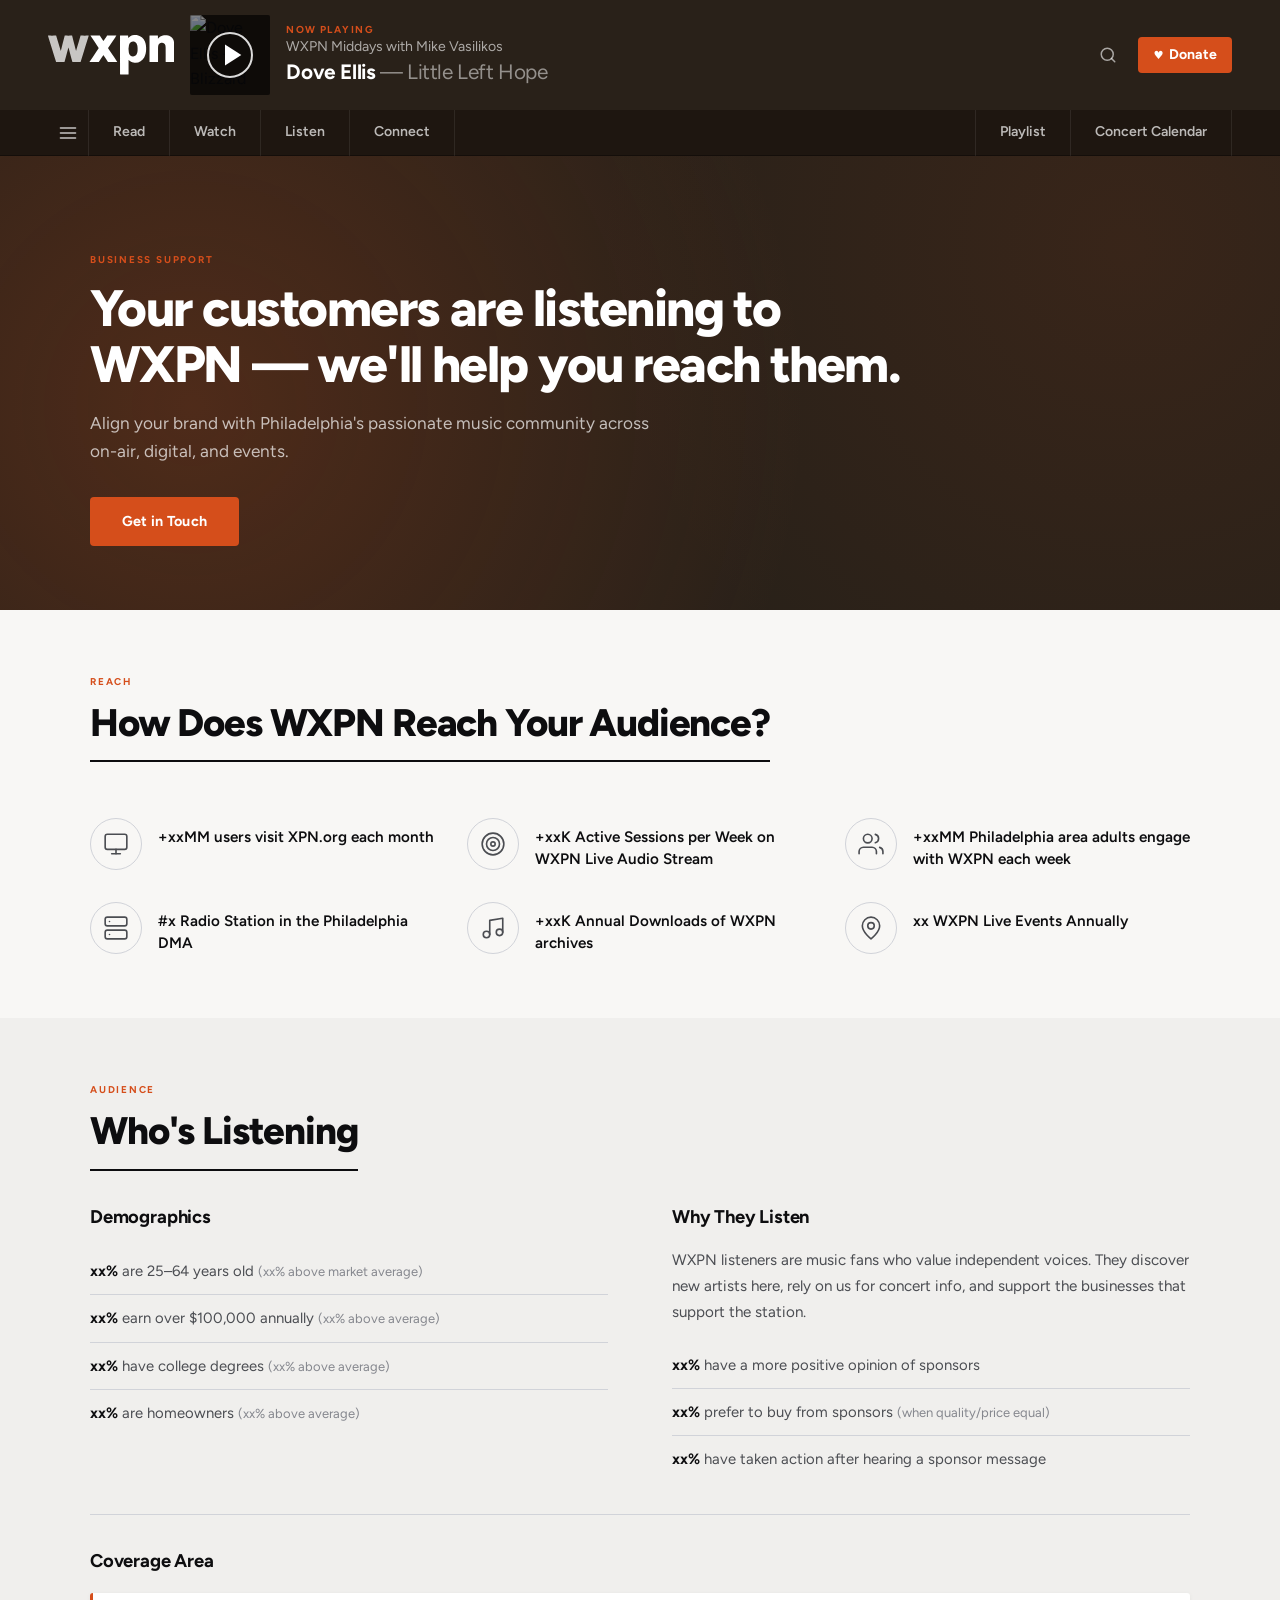
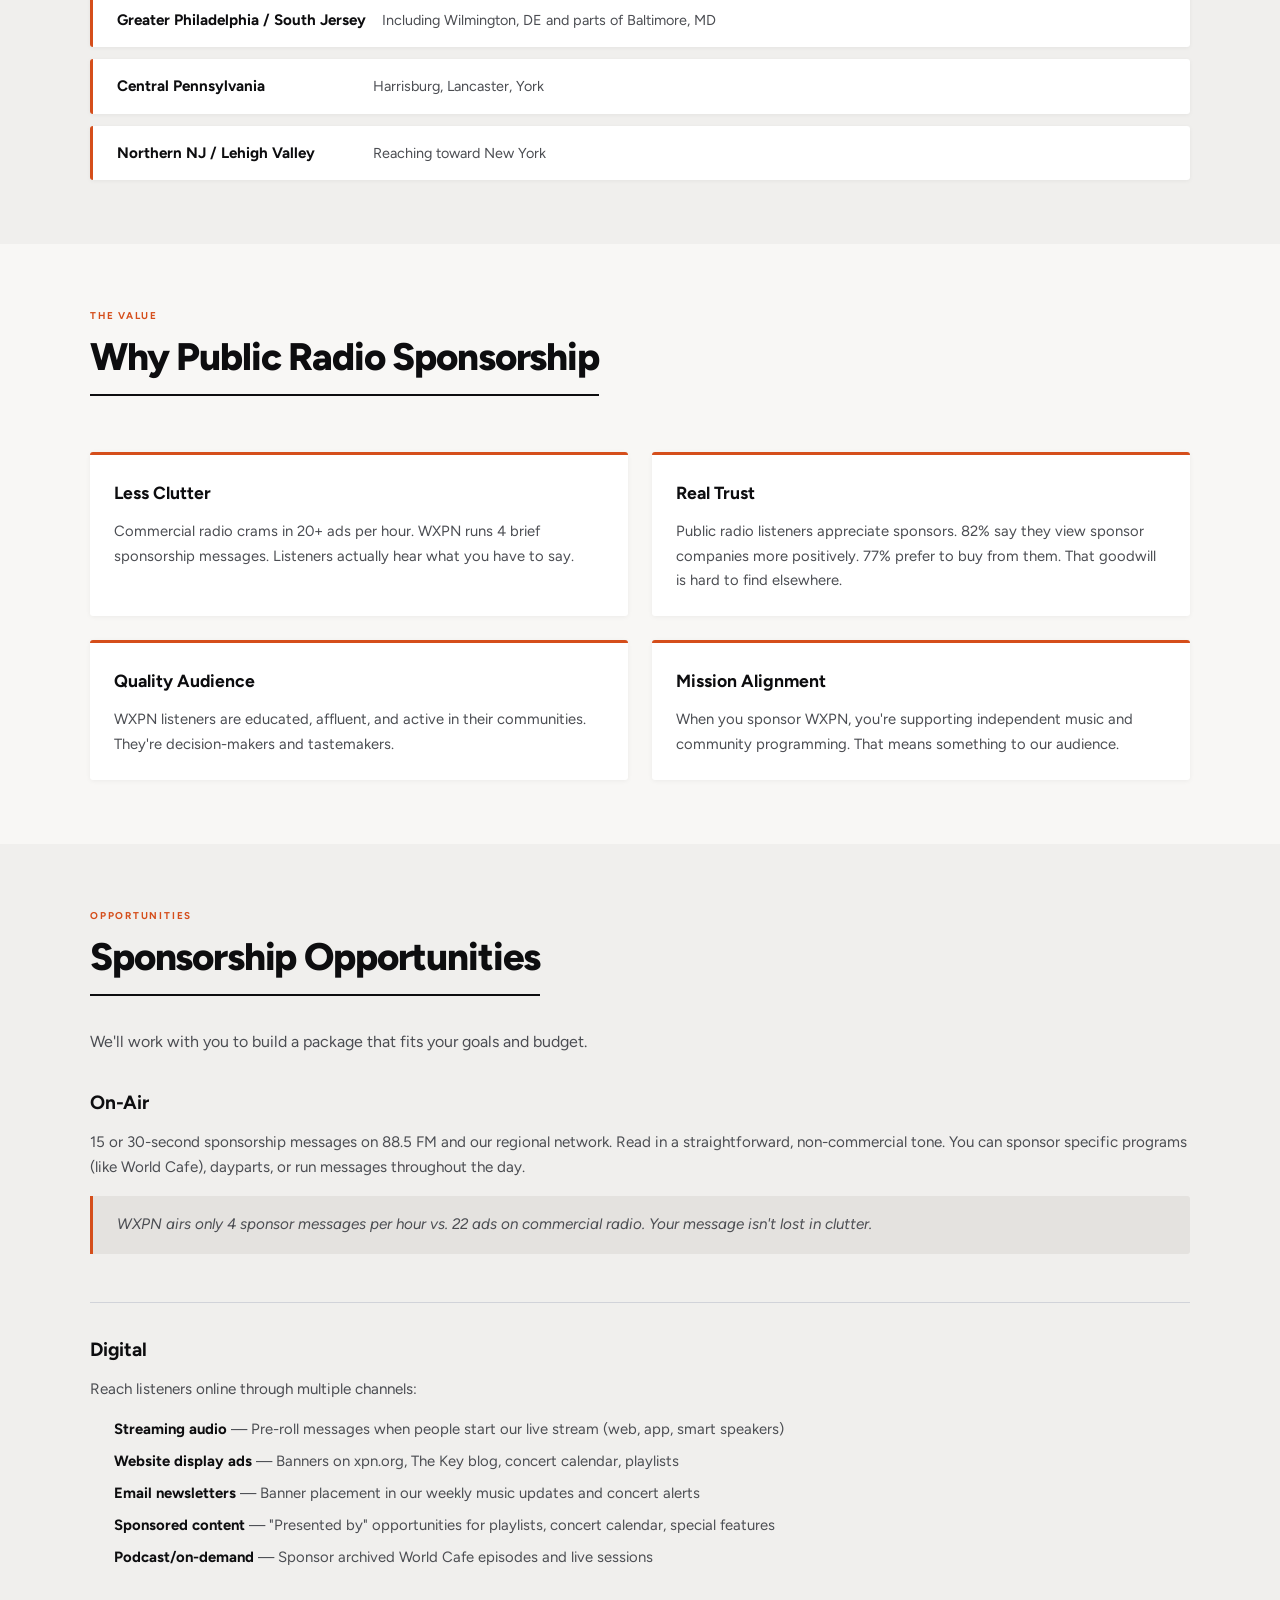
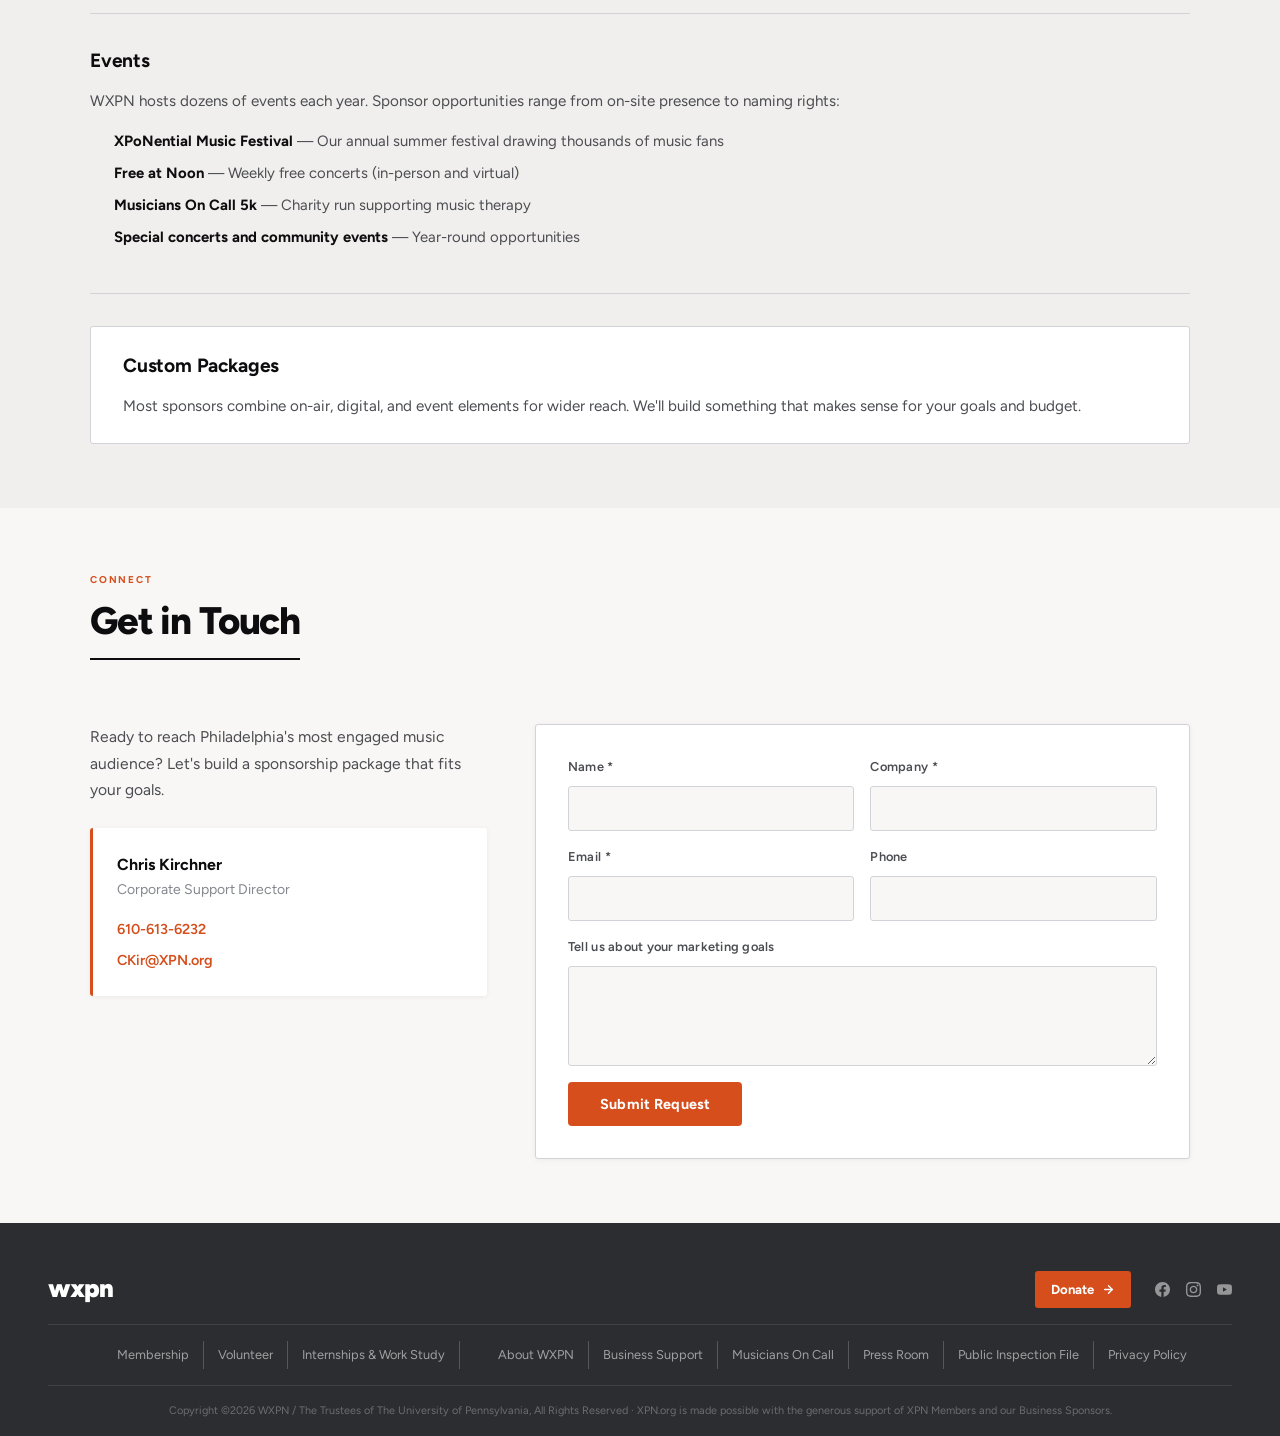
==== commit 3118140a: "Refactor shared styles and components into reusable files Extract duplicated CSS (reset, variables, " ====
--- a/business-support/index.html
+++ b/business-support/index.html
@@ -4,141 +4,13 @@
 <meta charset="UTF-8">
 <meta name="viewport" content="width=device-width, initial-scale=1.0">
 <title>Business Support | WXPN 88.5</title>
+<link rel="stylesheet" href="../styles.css">
 <style>
-  @import url('https://fonts.googleapis.com/css2?family=Figtree:wght@400;500;600;700;800&display=swap');
-
-  :root {
-    --cream: #f9f7f6;
-    --cream-dark: #F0EFED;
-    --cream-deep: #E4E2DF;
-    --white: #FFFFFF;
-    --ink: #0D0D0F;
-    --ink-medium: #2C2D30;
-    --ink-light: #4B4D52;
-    --ink-muted: #85878E;
-    --ink-faint: #D1D3D9;
-    --xpn-red: #d54e1b;
-    --xpn-red-hover: #be4317;
-    --font: 'Figtree', system-ui, -apple-system, sans-serif;
-    --s1: 4px; --s2: 8px; --s3: 12px; --s4: 16px;
-    --s5: 24px; --s6: 32px; --s7: 48px; --s8: 64px; --s9: 96px;
-  }
-
-  *, *::before, *::after { margin: 0; padding: 0; box-sizing: border-box; }
-  html { font-size: 16px; scroll-behavior: smooth; }
-  body { background: var(--cream); color: var(--ink); font-family: var(--font); line-height: 1.6; -webkit-font-smoothing: antialiased; }
-  a { color: inherit; text-decoration: none; }
-  img { display: block; max-width: 100%; }
-  button { cursor: pointer; font-family: inherit; }
+  /* ══════════════════════════════════════
+     PAGE-SPECIFIC OVERRIDES
+     ══════════════════════════════════════ */
   p { margin-bottom: var(--s4); }
   ul { padding-left: var(--s5); }
-
-  .skip-link {
-    position: absolute; top: -100%; left: var(--s4); z-index: 9999;
-    background: var(--xpn-red); color: #fff; font-weight: 700; font-size: 0.9rem;
-    padding: var(--s3) var(--s5); border-radius: 0 0 4px 4px; text-decoration: none; transition: top 0.1s;
-  }
-  .skip-link:focus { top: 0; }
-
-  a:focus-visible, button:focus-visible { outline: 3px solid var(--xpn-red); outline-offset: 3px; border-radius: 2px; }
-  .site-header a:focus-visible, .site-header button:focus-visible { outline-color: #fff; }
-
-  @media (prefers-reduced-motion: reduce) {
-    *, *::before, *::after { animation-duration: 0.01ms !important; transition-duration: 0.01ms !important; scroll-behavior: auto !important; }
-  }
-
-  .container { max-width: 1360px; margin: 0 auto; padding: 0 var(--s7); }
-
-  /* ══════════════════════════════════════
-     HEADER — exact from redesign
-     ══════════════════════════════════════ */
-  .site-header { position: sticky; top: 0; z-index: 1000; }
-
-  .header-row1 { background: #292119; height: 110px; overflow: hidden; transition: height 0.3s ease, opacity 0.2s ease; }
-  .site-header.is-collapsed .header-row1 { height: 0; opacity: 0; }
-  .header-row1__inner { display: flex; align-items: center; height: 110px; gap: var(--s4); }
-
-  .header-logo { display: flex; align-items: center; flex-shrink: 0; }
-  .header-logo svg { height: 40px; width: auto; }
-
-  .header-album-wrap { position: relative; width: 80px; height: 80px; flex-shrink: 0; border-radius: 2px; overflow: hidden; }
-  .header-album-art { width: 80px; height: 80px; background: #1a1510; }
-  .header-album-art img { width: 100%; height: 100%; object-fit: cover; display: block; }
-  .header-play-btn { position: absolute; inset: 0; width: 100%; height: 100%; border-radius: 0; border: none; background: rgba(0,0,0,0.48); color: #fff; display: flex; align-items: center; justify-content: center; cursor: pointer; transition: background 0.15s; }
-  .header-play-btn:hover { background: rgba(213,78,27,0.82); }
-  .header-play-btn::before { content: ''; position: absolute; width: 46px; height: 46px; border-radius: 50%; border: 2.5px solid rgba(255,255,255,0.85); pointer-events: none; transition: border-color 0.15s; }
-  .header-play-btn:hover::before { border-color: #fff; }
-  .header-play-btn svg { width: 28px; height: 28px; margin-left: 4px; position: relative; }
-
-  .header-np-info { display: flex; flex-direction: column; gap: 3px; min-width: 0; flex: 1; }
-  .header-np-info__label { font-size: 0.63rem; font-weight: 700; letter-spacing: 0.14em; text-transform: uppercase; color: var(--xpn-red); line-height: 1; }
-  .header-np-info__show { font-size: 0.88rem; color: rgba(255,255,255,0.62); white-space: nowrap; overflow: hidden; text-overflow: ellipsis; line-height: 1.3; }
-  .header-np-info__track { font-size: 1.3rem; font-weight: 700; color: #fff; white-space: nowrap; overflow: hidden; text-overflow: ellipsis; line-height: 1.2; letter-spacing: -0.02em; }
-  .header-np-info__track span { color: rgba(255,255,255,0.5); font-weight: 400; }
-
-  .header-row1__right { display: flex; align-items: center; gap: var(--s3); flex-shrink: 0; }
-  .header-search-btn { width: 36px; height: 36px; display: flex; align-items: center; justify-content: center; border: none; background: none; color: rgba(255,255,255,0.6); border-radius: 4px; transition: color 0.15s; }
-  .header-search-btn:hover { color: #fff; }
-  .header-search-btn svg { width: 18px; height: 18px; }
-
-  .nav-donate { font-size: 0.88rem; font-weight: 700; color: #fff; background: var(--xpn-red); padding: 0.45em 1.1em; border-radius: 4px; display: inline-flex; align-items: center; gap: 0.35em; white-space: nowrap; transition: background 0.15s; }
-  .nav-donate::before { content: "♥"; font-size: 0.8em; }
-  .nav-donate:hover { background: var(--xpn-red-hover); color: #fff; }
-
-  .header-row2 { background: #1e1610; border-bottom: 1px solid rgba(0,0,0,0.35); height: 46px; display: flex; align-items: center; }
-  .header-row2__inner { display: flex; align-items: center; height: 46px; width: 100%; }
-
-  .header-logo--nav { display: none; align-items: center; flex-shrink: 0; margin-right: var(--s5); border-right: 1px solid rgba(255,255,255,0.1); padding-right: var(--s5); height: 100%; }
-  .header-logo--nav svg { height: 26px; width: auto; }
-  .site-header.is-collapsed .header-logo--nav { display: flex; }
-
-  .header-nav { display: flex; align-items: center; height: 46px; }
-  .header-nav a { font-size: 0.88rem; font-weight: 600; color: rgba(255,255,255,0.7); padding: 0 var(--s5); height: 100%; display: flex; align-items: center; white-space: nowrap; border-right: 1px solid rgba(255,255,255,0.08); transition: color 0.15s, background 0.15s; }
-  .header-nav a:first-child { border-left: 1px solid rgba(255,255,255,0.08); }
-  .header-nav a:hover { color: #fff; background: rgba(255,255,255,0.06); }
-  .header-nav a.active { color: #fff; background: rgba(255,255,255,0.06); border-bottom: 2px solid var(--xpn-red); }
-  .header-nav--right { margin-left: auto; }
-
-  .header-menu-btn { display: flex; align-items: center; justify-content: center; width: 40px; height: 40px; border: none; background: none; color: rgba(255,255,255,0.75); cursor: pointer; flex-shrink: 0; transition: color 0.15s; }
-  .header-menu-btn:hover { color: #fff; }
-  .header-menu-btn svg { width: 20px; height: 20px; }
-  .header-menu-btn--row1 { display: none; }
-
-  .header-drawer { display: flex; flex-direction: column; position: fixed; top: 0; left: 0; width: 280px; height: 100vh; background: #1e1710; z-index: 1100; padding: var(--s7) var(--s5) var(--s5); gap: 0; transform: translateX(-100%); transition: transform 0.3s ease; overflow-y: auto; }
-  .header-drawer.is-open { transform: translateX(0); }
-  .header-drawer a { font-size: 1.05rem; font-weight: 600; color: rgba(255,255,255,0.8); padding: var(--s3) 0; border-bottom: 1px solid rgba(255,255,255,0.08); transition: color 0.15s; }
-  .header-drawer a:hover { color: #fff; }
-  .header-drawer a.nav-donate { margin-top: var(--s4); border-bottom: none; border-radius: 4px; padding: var(--s3) var(--s4); justify-content: center; }
-  .header-drawer__close { position: absolute; top: var(--s4); right: var(--s4); background: none; border: none; color: rgba(255,255,255,0.5); font-size: 1.6rem; line-height: 1; }
-  .header-drawer__close:hover { color: #fff; }
-  .drawer-primary { display: none; }
-  .drawer-divider { border: none; border-top: 1px solid rgba(255,255,255,0.12); margin: var(--s2) 0; }
-  .header-drawer-overlay { display: none; position: fixed; inset: 0; background: rgba(0,0,0,0.55); z-index: 1050; }
-  .header-drawer-overlay.is-open { display: block; }
-
-  /* ══════════════════════════════════════
-     FOOTER — exact from redesign
-     ══════════════════════════════════════ */
-  .site-footer { background: var(--ink-medium); color: rgba(255,255,255,0.72); padding: var(--s6) 0 var(--s4); font-size: 0.88rem; line-height: 1.6; }
-  .footer-top { display: flex; flex-direction: column; gap: 0; }
-  .footer-meta { display: flex; align-items: center; justify-content: space-between; padding: var(--s4) 0; border-bottom: 1px solid rgba(255,255,255,0.1); }
-  .footer-brand__wordmark { font-weight: 900; font-size: clamp(1.4rem, 2vw, 1.8rem); letter-spacing: -0.04em; color: #fff; line-height: 1; text-transform: lowercase; }
-  .footer-cta { display: flex; flex-direction: row; align-items: center; gap: var(--s5); }
-  .footer-donate-btn { display: inline-flex; align-items: center; gap: var(--s2); background: var(--xpn-red); color: #fff; font-weight: 700; font-size: 0.82rem; padding: var(--s2) var(--s4); border-radius: 3px; transition: background 0.15s; white-space: nowrap; }
-  .footer-donate-btn:hover { background: var(--xpn-red-hover); }
-  .footer-donate-btn svg { width: 13px; height: 13px; stroke: currentColor; fill: none; flex-shrink: 0; }
-  .footer-social { display: flex; align-items: center; gap: var(--s4); }
-  .footer-social a { color: rgba(255,255,255,0.5); transition: color 0.15s; line-height: 0; }
-  .footer-social a:hover { color: #fff; }
-  .footer-social a svg { width: 15px; height: 15px; fill: currentColor; display: block; }
-  .footer-nav { display: flex; flex-wrap: wrap; justify-content: center; align-items: center; padding: var(--s4) 0; border-bottom: 1px solid rgba(255,255,255,0.1); }
-  .footer-nav__col { display: contents; }
-  .footer-nav__toggle { display: none; }
-  .footer-nav__list { display: flex; flex-wrap: wrap; list-style: none; align-items: center; justify-content: center; }
-  .footer-nav__list a { display: block; padding: 4px 14px; color: rgba(255,255,255,0.55); font-size: 0.8rem; font-weight: 400; white-space: nowrap; border-right: 1px solid rgba(255,255,255,0.2); transition: color 0.15s; }
-  .footer-nav__list a:hover { color: #fff; }
-  .footer-nav__col:last-child .footer-nav__list li:last-child a { border-right: none; }
-  .footer-bottom { padding-top: var(--s4); text-align: center; font-size: 0.68rem; color: rgba(255,255,255,0.3); line-height: 1.6; }
 
   /* ══════════════════════════════════════
      BUSINESS SUPPORT — page styles
@@ -233,7 +105,7 @@
   .bs-btn:hover { background: var(--xpn-red-hover); transform: translateY(-1px); }
 
   /* ══════════════════════════════════════
-     RESPONSIVE
+     PAGE-SPECIFIC RESPONSIVE
      ══════════════════════════════════════ */
   @media (max-width: 1024px) {
     .bs-stats-grid { grid-template-columns: repeat(2, 1fr); }
@@ -241,26 +113,6 @@
   }
 
   @media (max-width: 768px) {
-    *, *::before, *::after { -webkit-tap-highlight-color: transparent; }
-    button, a { touch-action: manipulation; }
-    .container { padding: 0 var(--s4); }
-
-    /* Header mobile */
-    .header-row1 { height: 64px; }
-    .header-row1__inner { height: 64px; gap: var(--s2); }
-    .header-logo svg { height: 24px; }
-    .header-album-wrap { width: 44px; height: 44px; }
-    .header-album-art { width: 44px; height: 44px; }
-    .header-np-info__label, .header-np-info__show { display: none; }
-    .header-np-info__track { font-size: 0.88rem; }
-    .header-search-btn, .nav-donate { display: none; }
-    .header-drawer .nav-donate { display: flex; }
-    .header-row2 { display: none; }
-    .header-menu-btn--row1 { display: flex; width: 44px; height: 44px; }
-    .drawer-primary { display: contents; }
-    .site-header.is-collapsed .header-row1 { height: 56px; opacity: 1; }
-
-    /* Page sections */
     .bs-hero { padding: var(--s8) 0 var(--s7); }
     .bs-section { padding: var(--s6) 0; }
     .bs-two-col { grid-template-columns: 1fr; gap: var(--s6); }
@@ -271,121 +123,14 @@
     .bs-form-box { padding: var(--s4); }
     .bs-coverage-item { flex-direction: column; gap: var(--s2); }
     .bs-coverage-item h4 { min-width: auto; }
-
-    /* Footer mobile */
-    .site-footer { padding: var(--s5) 0 calc(var(--s5) + env(safe-area-inset-bottom, 0px)); }
-    .footer-meta { flex-direction: row; align-items: center; justify-content: space-between; gap: var(--s3); padding: var(--s4) 0; }
-    .footer-brand__wordmark { font-size: 1.8rem; }
-    .footer-cta { gap: var(--s3); }
-    .footer-donate-btn { padding: 10px var(--s3); font-size: 0.85rem; }
-    .footer-social { gap: var(--s3); }
-    .footer-social a svg { width: 18px; height: 18px; }
-    .footer-nav { display: block; padding: 0; border-bottom: none; }
-    .footer-nav__col { display: block; border-bottom: 1px solid rgba(255,255,255,0.1); }
-    .footer-nav__list { display: block; list-style: none; max-height: 0; overflow: hidden; transition: max-height 0.3s ease; }
-    .footer-nav__toggle { display: flex; align-items: center; justify-content: space-between; width: 100%; padding: 15px 0; background: none; border: none; color: rgba(255,255,255,0.8); font-size: 0.92rem; font-weight: 600; cursor: pointer; font-family: inherit; }
-    .footer-nav__toggle svg { width: 16px; height: 16px; transition: transform 0.25s; flex-shrink: 0; }
-    .footer-nav__col.is-open .footer-nav__toggle { color: #fff; }
-    .footer-nav__col.is-open .footer-nav__toggle svg { transform: rotate(180deg); }
-    .footer-nav__col.is-open .footer-nav__list { max-height: 400px; }
-    .footer-nav__list li { margin-bottom: 0; }
-    .footer-nav__list a { display: block; padding: 11px 0; font-size: 0.88rem; border-right: none; border-bottom: 1px solid rgba(255,255,255,0.06); }
-    .footer-nav__list li:last-child a { border-bottom: none; padding-bottom: 14px; }
-    .footer-bottom { font-size: 0.65rem; padding-top: var(--s4); }
   }
-
-  @media (max-width: 390px) { .container { padding: 0 var(--s3); } }
 </style>
 </head>
 <body>
 
 <a class="skip-link" href="#main-content">Skip to main content</a>
 
-<!-- ═════════════ HEADER (exact from redesign) ═════════════ -->
-<header class="site-header">
-
-  <div class="header-row1">
-    <div class="container header-row1__inner">
-
-      <a href="../" class="header-logo">
-        <svg viewBox="0 0 196 62" xmlns="http://www.w3.org/2000/svg"><g fill="#FFFFFF" fill-rule="evenodd"><path d="M138.902234,21.2979581 C138.902234,21.0187442 138.913866,20.7395303 138.900489,20.4608993 C138.774281,17.8372213 138.445676,15.2607591 137.052157,12.9518525 C135.200916,9.88574581 131.063397,9.04285793 128.258329,11.1838864 C126.704287,12.3701083 125.951112,14.0716226 125.492228,15.9077892 C124.603539,19.465289 124.580857,23.0571805 125.250863,26.6467404 C125.600406,28.5184644 126.237261,30.2969229 127.634269,31.6772538 C130.471326,34.4787193 135.406222,33.6200929 137.375528,29.9862318 C138.850471,27.2663737 138.990637,24.297613 138.902234,21.2979581 L138.902234,21.2979581 Z M137.758804,0.000174873004 C138.099041,0.28638369 138.536406,0.224012319 138.927824,0.316695011 C144.453628,1.62824254 148.115979,5.08140147 150.247551,10.2553108 C151.877201,14.2086065 152.259314,18.3700011 152.12729,22.5978474 C151.998756,26.7405889 151.253723,30.7457636 149.327456,34.4629808 C145.861106,41.153039 139.272133,44.0081322 132.432489,42.6027362 C129.764679,42.053635 127.488287,40.7712329 125.478851,38.9653777 C125.33345,38.8342229 125.215967,38.5526774 124.987397,38.6686765 C124.773949,38.7765149 124.905973,39.0510655 124.905973,39.2457574 C124.896667,46.2861446 124.88678,53.3259488 124.910044,60.366336 C124.91237,61.0460091 124.71986,61.215053 124.05567,61.2109726 C120.125201,61.1847416 116.194732,61.1975657 112.263682,61.222668 C111.759433,61.2255453 111.653581,61.0576673 111.654163,60.5825956 C111.66405,40.9542667 111.663468,21.3253548 111.650091,1.69702593 C111.650091,1.14559305 111.752453,0.933413806 112.367789,0.938659996 C116.089462,0.969554227 119.811136,0.968971317 123.532228,0.939242906 C124.135931,0.933996716 124.284821,1.12111083 124.258068,1.68711646 C124.215611,2.58712952 124.246436,3.49064004 124.246436,4.37491453 C124.515718,4.48216997 124.599468,4.28398057 124.701249,4.19188079 C127.18818,1.93835067 130.083979,0.573175417 133.411907,0.134244176 C133.524157,0.119088516 133.646293,0.123168886 133.710851,0.000174873004 L137.758804,0.000174873004 Z"/><path d="M19.7668617,24.6345933 C20.331016,23.0543242 20.6183276,21.5241854 21.0161436,20.0272725 C21.6780071,17.5359151 22.2817104,15.0288192 22.9255442,12.5327985 C23.8654136,8.88902798 24.8297104,5.25166948 25.7521318,1.6032357 C25.8725234,1.12816404 26.0446777,0.957371408 26.5367134,0.960285958 C29.9559537,0.978356168 33.3751941,0.976607438 36.7944344,0.959678021 C37.2556451,0.957371408 37.4376866,1.11767166 37.5487727,1.562432 C38.7468736,6.36502761 39.964749,11.1617941 41.1808795,15.9591435 C41.8776392,18.7052326 42.5807964,21.449573 43.2839537,24.1933304 C43.3118706,24.3023346 43.3706125,24.4037609 43.4851881,24.6724824 C43.8294967,23.4955871 44.1249507,22.4650022 44.4314552,21.4379148 C45.455657,18.0074893 46.4943988,14.5811443 47.5075501,11.1478043 C48.3369151,8.33934383 49.1389448,5.52388846 49.9502801,2.71076473 C50.066019,2.31030555 50.1666362,1.905766 50.2742326,1.50297518 C50.3684522,1.15089753 50.5522386,0.959120138 50.9616866,0.960285958 C54.8229448,0.972527068 58.684203,0.971361248 62.5454611,0.963200508 C63.0223751,0.962034688 63.1607964,1.09610399 63.007835,1.58516549 C61.7015561,5.75588665 60.4098172,9.93185399 59.121568,14.1084042 C58.0531644,17.5720556 57.0033721,21.040953 55.9308973,24.5028556 C54.5001555,29.1195029 53.0537104,33.731487 51.6171525,38.3469685 C51.3059953,39.3466591 50.9901852,40.345184 50.708108,41.3524525 C50.5836451,41.796047 50.3882267,41.9913219 49.8892119,41.9884073 C46.0744819,41.9685884 42.2597519,41.9779149 38.445022,41.9831611 C38.1030398,41.9831611 37.8093306,41.977332 37.6953365,41.550059 C36.8147905,38.2496225 35.9191228,34.9532664 35.0315976,31.6539957 C33.9690101,27.7041974 32.9104938,23.7526504 31.8490694,19.8022693 C31.8252237,19.7154157 31.786838,19.6320595 31.701924,19.4006443 C31.4454374,20.2487783 31.2098884,20.9628431 31.0133068,21.6874003 C29.9018647,25.7916697 28.798565,29.8988536 27.6946837,34.0060376 C27.0560843,36.3819788 26.4081792,38.7550055 25.7957519,41.1379416 C25.6404641,41.7424193 25.4049151,42.0053117 24.7157163,41.9984526 C20.9242504,41.958096 17.1327846,41.9703371 13.3413187,41.9895731 C12.8440487,41.9919048 12.5962861,41.8537551 12.4439062,41.3594474 C10.2425412,34.2257947 8.0272178,27.0962223 5.80607834,19.9683986 C4.68474896,16.3712609 3.53841068,12.782284 2.41417329,9.18631208 C1.62319407,6.6553168 0.860131751,4.11616078 0.0627548961,1.58808004 C-0.0890433234,1.10776219 0.0249507418,0.962617598 0.515823145,0.963783418 C4.37708131,0.974275798 8.23833947,0.974275798 12.0995976,0.962617598 C12.5084641,0.961451778 12.726565,1.07745087 12.8487015,1.49598026 C13.7589092,4.61688048 14.6888914,7.7319516 15.6177104,10.8470227 C16.9460902,15.3039527 18.2785412,19.7602997 19.6104107,24.2160639 C19.640654,24.3180731 19.6848558,24.416002 19.7668617,24.6345933" opacity="0.746117001"/><path d="M170.413799,5.79476675 C171.615972,4.45057625 172.734974,3.33896685 174.081384,2.4803404 C177.249954,0.461140112 180.730262,-0.0424941401 184.388541,0.3614625 C186.813823,0.629601107 189.043687,1.43751439 190.996126,2.93559312 C193.77793,5.07079251 195.065598,7.99175459 195.409325,11.4064415 C195.563449,12.9389119 195.584969,14.4754627 195.584969,16.0137622 C195.583224,24.4047519 195.577408,32.7963244 195.597201,41.1873141 C195.598927,41.8057816 195.481443,42.0156292 194.809111,42.0093592 C190.925752,41.9730768 187.04123,41.978323 183.157871,42.0063027 C182.557657,42.0098001 182.373289,41.8833087 182.375615,41.246188 C182.400043,34.5100799 182.414001,27.7733888 182.370963,21.0372807 C182.359912,19.3450929 182.388411,17.6307546 181.933598,15.9682952 C181.123426,13.0071124 178.592292,11.4554059 175.578428,12.0732905 C172.537811,12.6958384 170.990749,14.5180151 170.719722,17.8475971 C170.632482,18.9149054 170.583627,19.9880427 170.581882,21.0588484 C170.57025,27.7949565 170.568506,34.5316476 170.589443,41.2677557 C170.59177,41.842505 170.458001,42.0098001 169.86942,42.0063027 C165.915687,41.978323 161.961954,41.9812375 158.008221,42.0004736 C157.493503,42.0028052 157.343449,41.8786454 157.344029,41.3417853 C157.361479,28.1487829 157.363224,14.9557805 157.346357,1.76277817 C157.345776,1.14431065 157.473147,0.933297224 158.13501,0.938543414 C161.995687,0.971769285 165.856363,0.964191455 169.71704,0.943789604 C170.24688,0.940875054 170.448114,1.0539596 170.427758,1.63162342 C170.382393,2.95074878 170.413799,4.27162288 170.413799,5.79476675"/><path d="M106.018668,0.951892054 C105.428923,1.84316147 104.938633,2.59744702 104.435547,3.34298893 C100.751677,8.79902667 97.0689709,14.2562302 93.371143,19.7023585 C93.0983715,20.1039835 93.0721994,20.3884436 93.3531134,20.8046413 C95.4858493,23.9686769 97.5924131,27.1507827 99.7082825,30.3258935 C102.185909,34.0431107 104.664698,37.7597449 107.139998,41.477545 C107.22433,41.6040365 107.40579,41.7241159 107.291214,41.9019035 C107.187689,42.0627866 106.994597,41.9875913 106.840472,41.9881742 C102.397612,41.9910887 97.9547513,41.9852596 93.5118908,42.0015811 C93.1204724,42.0033298 92.9355228,41.8342859 92.7412677,41.5410822 C90.609695,38.3199214 88.4664902,35.1075044 86.3285199,31.890424 C85.863238,31.1903491 85.8754516,31.1920978 85.420057,31.8764341 C83.2797602,35.0911829 81.1295763,38.2989367 78.9991668,41.5212632 C78.7665258,41.8739238 78.5193448,42.0004153 78.0976831,41.9986665 C73.6548226,41.9840938 69.211962,41.9916716 64.7691015,41.9875913 C64.595784,41.9870083 64.3654694,42.0936809 64.2555466,41.9036522 C64.1357365,41.6949704 64.3805911,41.5760568 64.4748107,41.4349926 C67.6800214,36.6364773 70.8927929,31.8432083 74.103238,27.0487734 C75.5008285,24.9613726 76.8844605,22.8646453 78.3029887,20.7924002 C78.5885555,20.3744537 78.5484249,20.0981544 78.2785614,19.6953636 C74.2503834,13.6861442 70.2390718,7.66526669 66.2306682,1.64322333 C66.1091134,1.4607725 65.8281994,1.2806533 65.9503359,1.05273549 C66.0718908,0.825983491 66.3731608,0.961801524 66.5935881,0.961218614 C70.8974457,0.955389514 75.2007217,0.966464804 79.503416,0.941399673 C80.0815288,0.938485123 80.4159501,1.10986067 80.7346682,1.6065 C82.3933982,4.18704263 84.0974932,6.73843977 85.8562588,9.4064189 C86.5309175,8.40439659 87.1602113,7.4734893 87.7854338,6.54083327 C88.9393329,4.82066582 90.0967217,3.1022471 91.2360807,1.37333599 C91.4041638,1.11918723 91.55887,0.947811684 91.8868938,0.947811684 C96.5373864,0.953640784 101.188461,0.951892054 106.018668,0.951892054"/></g></svg>
-      </a>
-
-      <div class="header-album-wrap">
-        <div class="header-album-art">
-          <img src="https://i.scdn.co/image/ab67616d00001e02305780793d5f230df33937b6" alt="Dove Ellis - Blizzard album art">
-        </div>
-        <button class="header-play-btn" aria-label="Play live stream">
-          <svg viewBox="0 0 24 24" fill="currentColor" stroke="none"><polygon points="6 3 20 12 6 21 6 3"/></svg>
-        </button>
-      </div>
-
-      <div class="header-np-info">
-        <span class="header-np-info__label">Now Playing</span>
-        <span class="header-np-info__show">WXPN Middays with Mike Vasilikos</span>
-        <span class="header-np-info__track"><strong>Dove Ellis</strong> <span>&mdash; Little Left Hope</span></span>
-      </div>
-
-      <div class="header-row1__right">
-        <button class="header-search-btn" aria-label="Search">
-          <svg viewBox="0 0 24 24" fill="none" stroke="currentColor" stroke-width="2" stroke-linecap="round" stroke-linejoin="round"><circle cx="11" cy="11" r="8"/><line x1="21" y1="21" x2="16.65" y2="16.65"/></svg>
-        </button>
-        <a href="https://xpn.org/support/" class="nav-donate">Donate</a>
-        <button class="header-menu-btn header-menu-btn--row1" aria-label="Open menu" aria-expanded="false" aria-controls="header-drawer">
-          <svg viewBox="0 0 24 24" fill="none" stroke="currentColor" stroke-width="2" stroke-linecap="round" stroke-linejoin="round"><line x1="3" y1="6" x2="21" y2="6"/><line x1="3" y1="12" x2="21" y2="12"/><line x1="3" y1="18" x2="21" y2="18"/></svg>
-        </button>
-      </div>
-
-    </div>
-  </div>
-
-  <div class="header-row2">
-    <div class="container header-row2__inner">
-
-      <button class="header-menu-btn" aria-label="Open menu" aria-expanded="false" aria-controls="header-drawer">
-        <svg viewBox="0 0 24 24" fill="none" stroke="currentColor" stroke-width="2" stroke-linecap="round" stroke-linejoin="round"><line x1="3" y1="6" x2="21" y2="6"/><line x1="3" y1="12" x2="21" y2="12"/><line x1="3" y1="18" x2="21" y2="18"/></svg>
-      </button>
-
-      <a href="../" class="header-logo header-logo--nav" aria-hidden="true" tabindex="-1">
-        <svg viewBox="0 0 196 62" xmlns="http://www.w3.org/2000/svg"><g fill="#FFFFFF" fill-rule="evenodd"><path d="M138.902234,21.2979581 C138.902234,21.0187442 138.913866,20.7395303 138.900489,20.4608993 C138.774281,17.8372213 138.445676,15.2607591 137.052157,12.9518525 C135.200916,9.88574581 131.063397,9.04285793 128.258329,11.1838864 C126.704287,12.3701083 125.951112,14.0716226 125.492228,15.9077892 C124.603539,19.465289 124.580857,23.0571805 125.250863,26.6467404 C125.600406,28.5184644 126.237261,30.2969229 127.634269,31.6772538 C130.471326,34.4787193 135.406222,33.6200929 137.375528,29.9862318 C138.850471,27.2663737 138.990637,24.297613 138.902234,21.2979581 L138.902234,21.2979581 Z M137.758804,0.000174873004 C138.099041,0.28638369 138.536406,0.224012319 138.927824,0.316695011 C144.453628,1.62824254 148.115979,5.08140147 150.247551,10.2553108 C151.877201,14.2086065 152.259314,18.3700011 152.12729,22.5978474 C151.998756,26.7405889 151.253723,30.7457636 149.327456,34.4629808 C145.861106,41.153039 139.272133,44.0081322 132.432489,42.6027362 C129.764679,42.053635 127.488287,40.7712329 125.478851,38.9653777 C125.33345,38.8342229 125.215967,38.5526774 124.987397,38.6686765 C124.773949,38.7765149 124.905973,39.0510655 124.905973,39.2457574 C124.896667,46.2861446 124.88678,53.3259488 124.910044,60.366336 C124.91237,61.0460091 124.71986,61.215053 124.05567,61.2109726 C120.125201,61.1847416 116.194732,61.1975657 112.263682,61.222668 C111.759433,61.2255453 111.653581,61.0576673 111.654163,60.5825956 C111.66405,40.9542667 111.663468,21.3253548 111.650091,1.69702593 C111.650091,1.14559305 111.752453,0.933413806 112.367789,0.938659996 C116.089462,0.969554227 119.811136,0.968971317 123.532228,0.939242906 C124.135931,0.933996716 124.284821,1.12111083 124.258068,1.68711646 C124.215611,2.58712952 124.246436,3.49064004 124.246436,4.37491453 C124.515718,4.48216997 124.599468,4.28398057 124.701249,4.19188079 C127.18818,1.93835067 130.083979,0.573175417 133.411907,0.134244176 C133.524157,0.119088516 133.646293,0.123168886 133.710851,0.000174873004 L137.758804,0.000174873004 Z"/><path d="M19.7668617,24.6345933 C20.331016,23.0543242 20.6183276,21.5241854 21.0161436,20.0272725 C21.6780071,17.5359151 22.2817104,15.0288192 22.9255442,12.5327985 C23.8654136,8.88902798 24.8297104,5.25166948 25.7521318,1.6032357 C25.8725234,1.12816404 26.0446777,0.957371408 26.5367134,0.960285958 C29.9559537,0.978356168 33.3751941,0.976607438 36.7944344,0.959678021 C37.2556451,0.957371408 37.4376866,1.11767166 37.5487727,1.562432 C38.7468736,6.36502761 39.964749,11.1617941 41.1808795,15.9591435 C41.8776392,18.7052326 42.5807964,21.449573 43.2839537,24.1933304 C43.3118706,24.3023346 43.3706125,24.4037609 43.4851881,24.6724824 C43.8294967,23.4955871 44.1249507,22.4650022 44.4314552,21.4379148 C45.455657,18.0074893 46.4943988,14.5811443 47.5075501,11.1478043 C48.3369151,8.33934383 49.1389448,5.52388846 49.9502801,2.71076473 C50.066019,2.31030555 50.1666362,1.905766 50.2742326,1.50297518 C50.3684522,1.15089753 50.5522386,0.959120138 50.9616866,0.960285958 C54.8229448,0.972527068 58.684203,0.971361248 62.5454611,0.963200508 C63.0223751,0.962034688 63.1607964,1.09610399 63.007835,1.58516549 C61.7015561,5.75588665 60.4098172,9.93185399 59.121568,14.1084042 C58.0531644,17.5720556 57.0033721,21.040953 55.9308973,24.5028556 C54.5001555,29.1195029 53.0537104,33.731487 51.6171525,38.3469685 C51.3059953,39.3466591 50.9901852,40.345184 50.708108,41.3524525 C50.5836451,41.796047 50.3882267,41.9913219 49.8892119,41.9884073 C46.0744819,41.9685884 42.2597519,41.9779149 38.445022,41.9831611 C38.1030398,41.9831611 37.8093306,41.977332 37.6953365,41.550059 C36.8147905,38.2496225 35.9191228,34.9532664 35.0315976,31.6539957 C33.9690101,27.7041974 32.9104938,23.7526504 31.8490694,19.8022693 C31.8252237,19.7154157 31.786838,19.6320595 31.701924,19.4006443 C31.4454374,20.2487783 31.2098884,20.9628431 31.0133068,21.6874003 C29.9018647,25.7916697 28.798565,29.8988536 27.6946837,34.0060376 C27.0560843,36.3819788 26.4081792,38.7550055 25.7957519,41.1379416 C25.6404641,41.7424193 25.4049151,42.0053117 24.7157163,41.9984526 C20.9242504,41.958096 17.1327846,41.9703371 13.3413187,41.9895731 C12.8440487,41.9919048 12.5962861,41.8537551 12.4439062,41.3594474 C10.2425412,34.2257947 8.0272178,27.0962223 5.80607834,19.9683986 C4.68474896,16.3712609 3.53841068,12.782284 2.41417329,9.18631208 C1.62319407,6.6553168 0.860131751,4.11616078 0.0627548961,1.58808004 C-0.0890433234,1.10776219 0.0249507418,0.962617598 0.515823145,0.963783418 C4.37708131,0.974275798 8.23833947,0.974275798 12.0995976,0.962617598 C12.5084641,0.961451778 12.726565,1.07745087 12.8487015,1.49598026 C13.7589092,4.61688048 14.6888914,7.7319516 15.6177104,10.8470227 C16.9460902,15.3039527 18.2785412,19.7602997 19.6104107,24.2160639 C19.640654,24.3180731 19.6848558,24.416002 19.7668617,24.6345933" opacity="0.746117001"/><path d="M170.413799,5.79476675 C171.615972,4.45057625 172.734974,3.33896685 174.081384,2.4803404 C177.249954,0.461140112 180.730262,-0.0424941401 184.388541,0.3614625 C186.813823,0.629601107 189.043687,1.43751439 190.996126,2.93559312 C193.77793,5.07079251 195.065598,7.99175459 195.409325,11.4064415 C195.563449,12.9389119 195.584969,14.4754627 195.584969,16.0137622 C195.583224,24.4047519 195.577408,32.7963244 195.597201,41.1873141 C195.598927,41.8057816 195.481443,42.0156292 194.809111,42.0093592 C190.925752,41.9730768 187.04123,41.978323 183.157871,42.0063027 C182.557657,42.0098001 182.373289,41.8833087 182.375615,41.246188 C182.400043,34.5100799 182.414001,27.7733888 182.370963,21.0372807 C182.359912,19.3450929 182.388411,17.6307546 181.933598,15.9682952 C181.123426,13.0071124 178.592292,11.4554059 175.578428,12.0732905 C172.537811,12.6958384 170.990749,14.5180151 170.719722,17.8475971 C170.632482,18.9149054 170.583627,19.9880427 170.581882,21.0588484 C170.57025,27.7949565 170.568506,34.5316476 170.589443,41.2677557 C170.59177,41.842505 170.458001,42.0098001 169.86942,42.0063027 C165.915687,41.978323 161.961954,41.9812375 158.008221,42.0004736 C157.493503,42.0028052 157.343449,41.8786454 157.344029,41.3417853 C157.361479,28.1487829 157.363224,14.9557805 157.346357,1.76277817 C157.345776,1.14431065 157.473147,0.933297224 158.13501,0.938543414 C161.995687,0.971769285 165.856363,0.964191455 169.71704,0.943789604 C170.24688,0.940875054 170.448114,1.0539596 170.427758,1.63162342 C170.382393,2.95074878 170.413799,4.27162288 170.413799,5.79476675"/><path d="M106.018668,0.951892054 C105.428923,1.84316147 104.938633,2.59744702 104.435547,3.34298893 C100.751677,8.79902667 97.0689709,14.2562302 93.371143,19.7023585 C93.0983715,20.1039835 93.0721994,20.3884436 93.3531134,20.8046413 C95.4858493,23.9686769 97.5924131,27.1507827 99.7082825,30.3258935 C102.185909,34.0431107 104.664698,37.7597449 107.139998,41.477545 C107.22433,41.6040365 107.40579,41.7241159 107.291214,41.9019035 C107.187689,42.0627866 106.994597,41.9875913 106.840472,41.9881742 C102.397612,41.9910887 97.9547513,41.9852596 93.5118908,42.0015811 C93.1204724,42.0033298 92.9355228,41.8342859 92.7412677,41.5410822 C90.609695,38.3199214 88.4664902,35.1075044 86.3285199,31.890424 C85.863238,31.1903491 85.8754516,31.1920978 85.420057,31.8764341 C83.2797602,35.0911829 81.1295763,38.2989367 78.9991668,41.5212632 C78.7665258,41.8739238 78.5193448,42.0004153 78.0976831,41.9986665 C73.6548226,41.9840938 69.211962,41.9916716 64.7691015,41.9875913 C64.595784,41.9870083 64.3654694,42.0936809 64.2555466,41.9036522 C64.1357365,41.6949704 64.3805911,41.5760568 64.4748107,41.4349926 C67.6800214,36.6364773 70.8927929,31.8432083 74.103238,27.0487734 C75.5008285,24.9613726 76.8844605,22.8646453 78.3029887,20.7924002 C78.5885555,20.3744537 78.5484249,20.0981544 78.2785614,19.6953636 C74.2503834,13.6861442 70.2390718,7.66526669 66.2306682,1.64322333 C66.1091134,1.4607725 65.8281994,1.2806533 65.9503359,1.05273549 C66.0718908,0.825983491 66.3731608,0.961801524 66.5935881,0.961218614 C70.8974457,0.955389514 75.2007217,0.966464804 79.503416,0.941399673 C80.0815288,0.938485123 80.4159501,1.10986067 80.7346682,1.6065 C82.3933982,4.18704263 84.0974932,6.73843977 85.8562588,9.4064189 C86.5309175,8.40439659 87.1602113,7.4734893 87.7854338,6.54083327 C88.9393329,4.82066582 90.0967217,3.1022471 91.2360807,1.37333599 C91.4041638,1.11918723 91.55887,0.947811684 91.8868938,0.947811684 C96.5373864,0.953640784 101.188461,0.951892054 106.018668,0.951892054"/></g></svg>
-      </a>
-
-      <nav class="header-nav" aria-label="Primary navigation">
-        <a href="../music-news/">Read</a>
-        <a href="../#watch">Watch</a>
-        <a href="https://xpn.org/listen/">Listen</a>
-        <a href="https://xpn.org/connect/">Connect</a>
-      </nav>
-
-      <nav class="header-nav header-nav--right" aria-label="Secondary navigation">
-        <a href="https://xpn.org/playlist/">Playlist</a>
-        <a href="https://xpn.org/concerts/">Concert Calendar</a>
-      </nav>
-
-    </div>
-  </div>
-
-  <nav class="header-drawer" id="header-drawer" aria-hidden="true" aria-label="Mobile navigation">
-    <button class="header-drawer__close" aria-label="Close menu">&times;</button>
-    <div class="drawer-primary">
-      <a href="../music-news/">Read</a>
-      <a href="../#watch">Watch</a>
-      <a href="https://xpn.org/listen/">Listen</a>
-      <a href="https://xpn.org/connect/">Connect</a>
-      <a href="https://xpn.org/playlist/">Playlist</a>
-      <a href="https://xpn.org/concerts/">Concert Calendar</a>
-      <a href="https://xpn.org/support/" class="nav-donate">Donate</a>
-      <hr class="drawer-divider">
-    </div>
-    <a href="https://xpn.org/newsletters/">Newsletters</a>
-    <a href="https://xpn.org/support/">Membership</a>
-    <a href="https://xpn.org/support/">Support WXPN</a>
-    <a href="https://xpn.org/volunteer/">Volunteer</a>
-    <a href="https://xpn.org/connect/">Contact Us</a>
-  </nav>
-
-</header>
-
+<header class="site-header"></header>
 <div class="header-drawer-overlay" id="drawer-overlay"></div>
 
 <!-- ═════════════ MAIN ═════════════ -->
@@ -640,133 +385,11 @@
 
 </main>
 
-<!-- ═════════════ FOOTER (exact from redesign) ═════════════ -->
-<footer class="site-footer">
-  <div class="container">
-
-    <div class="footer-top">
-
-      <div class="footer-meta">
-        <div class="footer-brand">
-          <div class="footer-brand__wordmark">wxpn</div>
-        </div>
-        <div class="footer-cta">
-          <a href="https://xpn.org/support/" class="footer-donate-btn">
-            Donate
-            <svg viewBox="0 0 24 24" fill="none" stroke="currentColor" stroke-width="2.5" stroke-linecap="round" stroke-linejoin="round"><line x1="5" y1="12" x2="19" y2="12"/><polyline points="12 5 19 12 12 19"/></svg>
-          </a>
-          <div class="footer-social">
-            <a href="https://facebook.com/wxpn" aria-label="Facebook">
-              <svg viewBox="0 0 24 24" xmlns="http://www.w3.org/2000/svg"><path d="M24 12.073c0-6.627-5.373-12-12-12s-12 5.373-12 12c0 5.99 4.388 10.954 10.125 11.854v-8.385H7.078v-3.47h3.047V9.43c0-3.007 1.792-4.669 4.533-4.669 1.312 0 2.686.235 2.686.235v2.953H15.83c-1.491 0-1.956.925-1.956 1.874v2.25h3.328l-.532 3.47h-2.796v8.385C19.612 23.027 24 18.062 24 12.073z"/></svg>
-            </a>
-            <a href="https://instagram.com/wxpn" aria-label="Instagram">
-              <svg viewBox="0 0 24 24" xmlns="http://www.w3.org/2000/svg"><path d="M12 2.163c3.204 0 3.584.012 4.85.07 3.252.148 4.771 1.691 4.919 4.919.058 1.265.069 1.645.069 4.849 0 3.205-.012 3.584-.069 4.849-.149 3.225-1.664 4.771-4.919 4.919-1.266.058-1.644.07-4.85.07-3.204 0-3.584-.012-4.849-.07-3.26-.149-4.771-1.699-4.919-4.92-.058-1.265-.07-1.644-.07-4.849 0-3.204.013-3.583.07-4.849.149-3.227 1.664-4.771 4.919-4.919 1.266-.057 1.645-.069 4.849-.069zm0-2.163c-3.259 0-3.667.014-4.947.072-4.358.2-6.78 2.618-6.98 6.98-.059 1.281-.073 1.689-.073 4.948 0 3.259.014 3.668.072 4.948.2 4.358 2.618 6.78 6.98 6.98 1.281.058 1.689.072 4.948.072 3.259 0 3.668-.014 4.948-.072 4.354-.2 6.782-2.618 6.979-6.98.059-1.28.073-1.689.073-4.948 0-3.259-.014-3.667-.072-4.947-.196-4.354-2.617-6.78-6.979-6.98-1.281-.059-1.69-.073-4.949-.073zm0 5.838c-3.403 0-6.162 2.759-6.162 6.162s2.759 6.163 6.162 6.163 6.162-2.759 6.162-6.163c0-3.403-2.759-6.162-6.162-6.162zm0 10.162c-2.209 0-4-1.79-4-4 0-2.209 1.791-4 4-4s4 1.791 4 4c0 2.21-1.791 4-4 4zm6.406-11.845c-.796 0-1.441.645-1.441 1.44s.645 1.44 1.441 1.44c.795 0 1.439-.645 1.439-1.44s-.644-1.44-1.439-1.44z"/></svg>
-            </a>
-            <a href="https://youtube.com/wxpn" aria-label="YouTube">
-              <svg viewBox="0 0 24 24" xmlns="http://www.w3.org/2000/svg"><path d="M23.498 6.186a3.016 3.016 0 0 0-2.122-2.136C19.505 3.545 12 3.545 12 3.545s-7.505 0-9.377.505A3.017 3.017 0 0 0 .502 6.186C0 8.07 0 12 0 12s0 3.93.502 5.814a3.016 3.016 0 0 0 2.122 2.136c1.871.505 9.376.505 9.376.505s7.505 0 9.377-.505a3.015 3.015 0 0 0 2.122-2.136C24 15.93 24 12 24 12s0-3.93-.502-5.814zM9.545 15.568V8.432L15.818 12l-6.273 3.568z"/></svg>
-            </a>
-          </div>
-        </div>
-      </div>
-
-      <nav class="footer-nav" aria-label="Footer navigation">
-        <div class="footer-nav__col">
-          <button class="footer-nav__toggle" aria-expanded="false">
-            Get Involved
-            <svg viewBox="0 0 24 24" fill="none" stroke="currentColor" stroke-width="2.5" stroke-linecap="round" stroke-linejoin="round"><polyline points="6 9 12 15 18 9"/></svg>
-          </button>
-          <ul class="footer-nav__list">
-            <li><a href="https://xpn.org/support/">Membership</a></li>
-            <li><a href="https://xpn.org/volunteer/">Volunteer</a></li>
-            <li><a href="https://xpn.org/internships/">Internships &amp; Work Study</a></li>
-          </ul>
-        </div>
-        <div class="footer-nav__col">
-          <button class="footer-nav__toggle" aria-expanded="false">
-            About
-            <svg viewBox="0 0 24 24" fill="none" stroke="currentColor" stroke-width="2.5" stroke-linecap="round" stroke-linejoin="round"><polyline points="6 9 12 15 18 9"/></svg>
-          </button>
-          <ul class="footer-nav__list">
-            <li><a href="https://xpn.org/about/">About WXPN</a></li>
-            <li><a href="./" style="color:#fff;">Business Support</a></li>
-            <li><a href="https://xpn.org/musicians-on-call/">Musicians On Call</a></li>
-            <li><a href="https://xpn.org/press/">Press Room</a></li>
-            <li><a href="https://xpn.org/public-file/">Public Inspection File</a></li>
-            <li><a href="https://xpn.org/privacy/">Privacy Policy</a></li>
-          </ul>
-        </div>
-      </nav>
-
-    </div>
-
-    <div class="footer-bottom">
-      Copyright &copy;2026 WXPN / The Trustees of The University of Pennsylvania, All Rights Reserved &middot; XPN.org is made possible with the generous support of XPN Members and our Business Sponsors.
-    </div>
-
-  </div>
-</footer>
-
+<footer class="site-footer"></footer>
+
+<script src="../components.js"></script>
 <script>
-  // ── Scroll collapse ──
-  (function() {
-    var header = document.querySelector('.site-header');
-    var collapsed = false;
-    window.addEventListener('scroll', function() {
-      var y = window.scrollY;
-      if (!collapsed && y > 80) { collapsed = true; header.classList.add('is-collapsed'); }
-      else if (collapsed && y < 50) { collapsed = false; header.classList.remove('is-collapsed'); }
-    }, { passive: true });
-  })();
-
-  // ── Mobile drawer ──
-  (function() {
-    var menuBtns = document.querySelectorAll('.header-menu-btn');
-    var closeBtn = document.querySelector('.header-drawer__close');
-    var drawer   = document.getElementById('header-drawer');
-    var overlay  = document.getElementById('drawer-overlay');
-    var lastFocused = null;
-
-    function openDrawer() {
-      lastFocused = document.activeElement;
-      drawer.classList.add('is-open'); overlay.classList.add('is-open');
-      drawer.setAttribute('aria-hidden', 'false');
-      menuBtns.forEach(function(b) { b.setAttribute('aria-expanded', 'true'); });
-      if (closeBtn) closeBtn.focus();
-    }
-    function closeDrawer() {
-      drawer.classList.remove('is-open'); overlay.classList.remove('is-open');
-      drawer.setAttribute('aria-hidden', 'true');
-      menuBtns.forEach(function(b) { b.setAttribute('aria-expanded', 'false'); });
-      if (lastFocused) lastFocused.focus();
-    }
-    drawer.addEventListener('keydown', function(e) {
-      if (!drawer.classList.contains('is-open')) return;
-      var focusable = Array.from(drawer.querySelectorAll('a, button')).filter(function(el) { return !el.hasAttribute('disabled'); });
-      if (!focusable.length) return;
-      var first = focusable[0], last = focusable[focusable.length - 1];
-      if (e.key === 'Tab') {
-        if (e.shiftKey) { if (document.activeElement === first) { e.preventDefault(); last.focus(); } }
-        else { if (document.activeElement === last) { e.preventDefault(); first.focus(); } }
-      }
-      if (e.key === 'Escape') closeDrawer();
-    });
-    menuBtns.forEach(function(b) { b.addEventListener('click', openDrawer); });
-    if (closeBtn) closeBtn.addEventListener('click', closeDrawer);
-    if (overlay) overlay.addEventListener('click', closeDrawer);
-  })();
-
-  // ── Footer accordion (mobile) ──
-  (function() {
-    document.querySelectorAll('.footer-nav__toggle').forEach(function(btn) {
-      btn.addEventListener('click', function() {
-        var col = this.closest('.footer-nav__col');
-        var isOpen = col.classList.toggle('is-open');
-        this.setAttribute('aria-expanded', isOpen);
-      });
-    });
-  })();
-
-  // ── Smooth scroll ──
+  // ── Smooth scroll for anchor links ──
   document.querySelectorAll('a[href^="#"]').forEach(function(a) {
     a.addEventListener('click', function(e) {
       var href = this.getAttribute('href');
--- a/styles.css
+++ b/styles.css
@@ -0,0 +1,717 @@
+/* ═══════════════════════════════════════════════════════════════
+   WXPN 88.5 — Shared Styles
+   Extracted from index.html, membership.html, music-news/index.html,
+   business-support/index.html, concert-calendar/index.html
+   ═══════════════════════════════════════════════════════════════ */
+
+/* ===== FONT IMPORT ===== */
+@import url('https://fonts.googleapis.com/css2?family=Figtree:wght@400;500;600;700;800;900&display=swap');
+
+/* ===== CSS VARIABLES ===== */
+:root {
+  --cream: #F8F7F5; --cream-dark: #F0EFED; --cream-deep: #E4E2DF;
+  --white: #FFFFFF;
+  --ink: #0D0D0F; --ink-medium: #2C2D30; --ink-light: #4B4D52;
+  --ink-muted: #85878E; --ink-faint: #D1D3D9;
+  --xpn-red: #d54e1b; --xpn-red-hover: #be4317;
+  --font: 'Figtree', system-ui, -apple-system, sans-serif;
+  --s1: 4px; --s2: 8px; --s3: 12px; --s4: 16px;
+  --s5: 24px; --s6: 32px; --s7: 48px; --s8: 64px; --s9: 96px;
+  --radius: 2px;
+}
+
+/* ===== RESET ===== */
+*, *::before, *::after { box-sizing: border-box; margin: 0; padding: 0; }
+html { -webkit-text-size-adjust: 100%; scroll-behavior: smooth; }
+body { font-family: var(--font); background: var(--cream); color: var(--ink); line-height: 1.6; }
+img { display: block; max-width: 100%; }
+a { color: inherit; text-decoration: none; }
+button { font-family: inherit; cursor: pointer; border: none; background: none; }
+ul, ol { list-style: none; }
+input, select { font-family: inherit; }
+
+/* ===== ACCESSIBILITY ===== */
+.sr-only {
+  position: absolute; width: 1px; height: 1px; padding: 0; margin: -1px;
+  overflow: hidden; clip: rect(0,0,0,0); white-space: nowrap; border: 0;
+}
+.skip-link {
+  position: absolute; top: -200%; left: var(--s4); z-index: 9999;
+  background: var(--xpn-red); color: #fff;
+  padding: 0.75em 1.5em; font-weight: 700; font-size: 0.875rem;
+  border-radius: var(--radius); transition: top 0.1s;
+}
+.skip-link:focus { top: var(--s2); }
+:focus-visible { outline: 3px solid var(--xpn-red); outline-offset: 3px; }
+
+@media (prefers-reduced-motion: reduce) {
+  *, *::before, *::after {
+    animation-duration: 0.01ms !important;
+    animation-iteration-count: 1 !important;
+    transition-duration: 0.01ms !important;
+    scroll-behavior: auto !important;
+  }
+}
+
+/* ===== LAYOUT ===== */
+.container { max-width: 1360px; margin: 0 auto; padding: 0 var(--s7); }
+
+/* ════════════════════════════════════════════════════════════════
+   HEADER — Two rows (matches main site exactly)
+   Row 1 (now-playing, collapses on scroll)
+   Row 2 (nav, always sticky)
+   ════════════════════════════════════════════════════════════════ */
+.site-header {
+  position: sticky;
+  top: 0;
+  z-index: 1000;
+}
+
+/* ── Row 1: Now Playing ── */
+.header-row1 {
+  background: #292119;
+  height: 110px;
+  overflow: hidden;
+  transition: height 0.3s ease, opacity 0.2s ease;
+}
+.site-header.is-collapsed .header-row1 {
+  height: 0;
+  opacity: 0;
+}
+.header-row1__inner {
+  display: flex;
+  align-items: center;
+  height: 110px;
+  gap: var(--s4);
+}
+
+/* Logo in Row 1 */
+.header-logo {
+  display: flex;
+  align-items: center;
+  flex-shrink: 0;
+}
+.header-logo svg { height: 40px; width: auto; }
+
+/* Album art — play button overlaid on top */
+.header-album-wrap {
+  position: relative;
+  width: 80px; height: 80px;
+  flex-shrink: 0;
+  border-radius: 2px;
+  overflow: hidden;
+}
+.header-album-art {
+  width: 80px; height: 80px;
+  background: #1a1510;
+}
+.header-album-art img { width: 100%; height: 100%; object-fit: cover; display: block; }
+.header-play-btn {
+  position: absolute;
+  inset: 0;
+  width: 100%; height: 100%;
+  border-radius: 0;
+  border: none;
+  background: rgba(0,0,0,0.48);
+  color: #fff;
+  display: flex; align-items: center; justify-content: center;
+  cursor: pointer;
+  transition: background 0.15s;
+}
+.header-play-btn:hover { background: rgba(213,78,27,0.82); }
+/* Circle wrapper around the play icon */
+.header-play-btn::before {
+  content: '';
+  position: absolute;
+  width: 46px; height: 46px;
+  border-radius: 50%;
+  border: 2.5px solid rgba(255,255,255,0.85);
+  pointer-events: none;
+  transition: border-color 0.15s;
+}
+.header-play-btn:hover::before { border-color: #fff; }
+.header-play-btn svg { width: 28px; height: 28px; margin-left: 4px; position: relative; }
+
+/* Now playing info block */
+.header-np-info {
+  display: flex;
+  flex-direction: column;
+  gap: 3px;
+  min-width: 0;
+  flex: 1;
+}
+.header-np-info__label {
+  font-size: 0.63rem;
+  font-weight: 700;
+  letter-spacing: 0.14em;
+  text-transform: uppercase;
+  color: var(--xpn-red);
+  line-height: 1;
+}
+.header-np-info__show {
+  font-size: 0.88rem;
+  color: rgba(255,255,255,0.62);
+  white-space: nowrap;
+  overflow: hidden;
+  text-overflow: ellipsis;
+  line-height: 1.3;
+}
+.header-np-info__track {
+  font-size: 1.3rem;
+  font-weight: 700;
+  color: #fff;
+  white-space: nowrap;
+  overflow: hidden;
+  text-overflow: ellipsis;
+  line-height: 1.2;
+  letter-spacing: -0.02em;
+}
+.header-np-info__track span { color: rgba(255,255,255,0.5); font-weight: 400; }
+
+/* Search + Donate right side of Row 1 */
+.header-row1__right {
+  display: flex;
+  align-items: center;
+  gap: var(--s3);
+  flex-shrink: 0;
+}
+.header-search-btn {
+  width: 36px; height: 36px;
+  display: flex; align-items: center; justify-content: center;
+  border: none; background: none;
+  color: rgba(255,255,255,0.6);
+  border-radius: 4px;
+  transition: color 0.15s;
+}
+.header-search-btn:hover { color: #fff; }
+.header-search-btn svg { width: 18px; height: 18px; }
+
+.nav-donate {
+  font-size: 0.88rem;
+  font-weight: 700;
+  color: #fff;
+  background: var(--xpn-red);
+  padding: 0.45em 1.1em;
+  border-radius: 4px;
+  display: inline-flex;
+  align-items: center;
+  gap: 0.35em;
+  white-space: nowrap;
+  transition: background 0.15s;
+}
+.nav-donate::before { content: "♥"; font-size: 0.8em; }
+.nav-donate:hover { background: var(--xpn-red-hover); color: #fff; }
+
+/* ── Row 2: Navigation (always visible) ── */
+.header-row2 {
+  background: #1e1610;
+  border-bottom: 1px solid rgba(0,0,0,0.35);
+  height: 46px;
+  display: flex;
+  align-items: center;
+}
+.header-row2__inner {
+  display: flex;
+  align-items: center;
+  height: 46px;
+  width: 100%;
+}
+/* Logo in Row 2 — hidden when Row 1 visible, shown when collapsed */
+.header-logo--nav {
+  display: none;
+  align-items: center;
+  flex-shrink: 0;
+  margin-right: var(--s5);
+  border-right: 1px solid rgba(255,255,255,0.1);
+  padding-right: var(--s5);
+  height: 100%;
+}
+.header-logo--nav svg { height: 26px; width: auto; }
+.site-header.is-collapsed .header-logo--nav { display: flex; }
+
+/* Nav links */
+.header-nav {
+  display: flex;
+  align-items: center;
+  height: 46px;
+}
+.header-nav a {
+  font-size: 0.88rem;
+  font-weight: 600;
+  color: rgba(255,255,255,0.7);
+  padding: 0 var(--s5);
+  height: 100%;
+  display: flex;
+  align-items: center;
+  white-space: nowrap;
+  border-right: 1px solid rgba(255,255,255,0.08);
+  transition: color 0.15s, background 0.15s;
+}
+.header-nav a:first-child { border-left: 1px solid rgba(255,255,255,0.08); }
+.header-nav a:hover { color: #fff; background: rgba(255,255,255,0.06); }
+.header-nav a.active { color: #fff; background: rgba(255,255,255,0.06); border-bottom: 2px solid var(--xpn-red); }
+/* Right-aligned nav group pushed to far right */
+.header-nav--right { margin-left: auto; }
+
+/* Hamburger button */
+.header-menu-btn {
+  display: flex;
+  align-items: center;
+  justify-content: center;
+  width: 40px; height: 40px;
+  border: none; background: none;
+  color: rgba(255,255,255,0.75);
+  cursor: pointer;
+  flex-shrink: 0;
+  transition: color 0.15s;
+}
+.header-menu-btn:hover { color: #fff; }
+.header-menu-btn svg { width: 20px; height: 20px; }
+/* Row1 hamburger: hidden on desktop */
+.header-menu-btn--row1 { display: none; }
+
+/* ── Mobile Drawer ── */
+.header-drawer {
+  display: flex;
+  flex-direction: column;
+  position: fixed;
+  top: 0; left: 0;
+  width: 280px; height: 100vh;
+  background: #1e1710;
+  z-index: 1100;
+  padding: var(--s7) var(--s5) var(--s5);
+  gap: 0;
+  transform: translateX(-100%);
+  transition: transform 0.3s ease;
+  overflow-y: auto;
+}
+.header-drawer.is-open { transform: translateX(0); }
+.header-drawer a {
+  font-size: 1.05rem;
+  font-weight: 600;
+  color: rgba(255,255,255,0.8);
+  padding: var(--s3) 0;
+  border-bottom: 1px solid rgba(255,255,255,0.08);
+  transition: color 0.15s;
+}
+.header-drawer a:hover { color: #fff; }
+.header-drawer a.nav-donate {
+  margin-top: var(--s4);
+  border-bottom: none;
+  border-radius: 4px;
+  padding: var(--s3) var(--s4);
+  justify-content: center;
+}
+.header-drawer__close {
+  position: absolute;
+  top: var(--s4); right: var(--s4);
+  background: none; border: none;
+  color: rgba(255,255,255,0.5);
+  font-size: 1.6rem;
+  line-height: 1;
+}
+.header-drawer__close:hover { color: #fff; }
+/* Primary nav group — hidden on desktop, shown on mobile via display:contents */
+.drawer-primary { display: none; }
+.drawer-divider {
+  border: none;
+  border-top: 1px solid rgba(255,255,255,0.12);
+  margin: var(--s2) 0;
+}
+.header-drawer-overlay {
+  display: none;
+  position: fixed;
+  inset: 0;
+  background: rgba(0,0,0,0.55);
+  z-index: 1050;
+}
+.header-drawer-overlay.is-open { display: block; }
+
+/* ════════════════════════════════════════════════════════════════
+   FOOTER — matches live WXPN reference layout
+   ════════════════════════════════════════════════════════════════ */
+.site-footer {
+  background: var(--ink-medium);
+  color: rgba(255,255,255,0.72);
+  padding: var(--s6) 0 var(--s4);
+  font-size: 0.88rem;
+  line-height: 1.6;
+}
+
+/* ── Footer: two-row KEXP-style layout ── */
+.footer-top {
+  display: flex;
+  flex-direction: column;
+  gap: 0;
+}
+
+/* Row 1: wordmark left + donate/social right */
+.footer-meta {
+  display: flex;
+  align-items: center;
+  justify-content: space-between;
+  padding: var(--s4) 0;
+  border-bottom: 1px solid rgba(255,255,255,0.1);
+}
+
+/* Wordmark */
+.footer-brand__wordmark {
+  font-weight: 900;
+  font-size: clamp(1.4rem, 2vw, 1.8rem);
+  letter-spacing: -0.04em;
+  color: #fff;
+  line-height: 1;
+  text-transform: lowercase;
+}
+
+/* Donate + social, horizontal */
+.footer-cta {
+  display: flex;
+  flex-direction: row;
+  align-items: center;
+  gap: var(--s5);
+}
+.footer-donate-btn {
+  display: inline-flex;
+  align-items: center;
+  gap: var(--s2);
+  background: var(--xpn-red);
+  color: #fff;
+  font-weight: 700;
+  font-size: 0.82rem;
+  padding: var(--s2) var(--s4);
+  border-radius: 3px;
+  transition: background 0.15s;
+  white-space: nowrap;
+}
+.footer-donate-btn:hover { background: var(--xpn-red-hover); }
+.footer-donate-btn svg { width: 13px; height: 13px; stroke: currentColor; fill: none; flex-shrink: 0; }
+
+.footer-social {
+  display: flex;
+  align-items: center;
+  gap: var(--s4);
+}
+.footer-social a {
+  color: rgba(255,255,255,0.5);
+  transition: color 0.15s;
+  line-height: 0;
+}
+.footer-social a:hover { color: #fff; }
+.footer-social a svg { width: 15px; height: 15px; fill: currentColor; display: block; }
+
+/* Row 2: all nav links flat in one horizontal row */
+.footer-nav {
+  display: flex;
+  flex-wrap: wrap;
+  justify-content: center;
+  align-items: center;
+  padding: var(--s4) 0;
+  border-bottom: 1px solid rgba(255,255,255,0.1);
+}
+/* Flatten cols — each col's list flows directly into the flex row */
+.footer-nav__col { display: contents; }
+/* Toggle labels hidden on desktop */
+.footer-nav__toggle { display: none; }
+
+.footer-nav__list {
+  display: flex;
+  flex-wrap: wrap;
+  list-style: none;
+  align-items: center;
+  justify-content: center;
+}
+.footer-nav__list a {
+  display: block;
+  padding: 4px 14px;
+  color: rgba(255,255,255,0.55);
+  font-size: 0.8rem;
+  font-weight: 400;
+  white-space: nowrap;
+  border-right: 1px solid rgba(255,255,255,0.2);
+  transition: color 0.15s;
+}
+.footer-nav__list a:hover { color: #fff; }
+.footer-nav__col:last-child .footer-nav__list li:last-child a { border-right: none; }
+
+/* ── Bottom copyright bar ── */
+.footer-bottom {
+  padding-top: var(--s4);
+  text-align: center;
+  font-size: 0.68rem;
+  color: rgba(255,255,255,0.3);
+  line-height: 1.6;
+}
+
+/* ════════════════════════════════════════════════════════════════
+   DONATE BAND — Full-width membership CTA above footer
+   ════════════════════════════════════════════════════════════════ */
+.donate-band {
+  background: var(--xpn-red);
+  padding: var(--s7) 0;
+  position: relative;
+  overflow: hidden;
+  isolation: isolate;
+}
+/* Layer 1: film-grain noise — overlay blend creates lights + darks from the noise */
+.donate-band::before {
+  content: '';
+  position: absolute;
+  inset: 0;
+  background-image: url("data:image/svg+xml,%3Csvg xmlns='http://www.w3.org/2000/svg' width='250' height='250'%3E%3Cfilter id='n'%3E%3CfeTurbulence type='fractalNoise' baseFrequency='0.72' numOctaves='4' stitchTiles='stitch'/%3E%3CfeColorMatrix type='saturate' values='0'/%3E%3C/filter%3E%3Crect width='250' height='250' filter='url(%23n)'/%3E%3C/svg%3E");
+  background-size: 220px 220px;
+  background-repeat: repeat;
+  opacity: 0.22;
+  mix-blend-mode: overlay;
+  pointer-events: none;
+  z-index: 0;
+}
+/* Layer 2: diagonal hatch lines — screen-print / concert poster texture */
+.donate-band::after {
+  content: '';
+  position: absolute;
+  inset: 0;
+  background-image: url("data:image/svg+xml,%3Csvg xmlns='http://www.w3.org/2000/svg' width='10' height='10'%3E%3Cpath d='M-1,11 l12,-12 M-1,1 l2,-2 M9,11 l2,-2' stroke='black' stroke-width='0.7' stroke-opacity='0.13'/%3E%3C/svg%3E");
+  background-repeat: repeat;
+  mix-blend-mode: multiply;
+  pointer-events: none;
+  z-index: 0;
+}
+.donate-band .container {
+  position: relative;
+  z-index: 1;
+  display: grid;
+  grid-template-columns: 1fr auto;
+  gap: var(--s7);
+  align-items: center;
+  max-width: 860px;
+}
+.donate-band__eyebrow {
+  font-size: 0.62rem;
+  font-weight: 700;
+  letter-spacing: 0.18em;
+  text-transform: uppercase;
+  color: rgba(255,255,255,0.6);
+  margin-bottom: var(--s2);
+}
+.donate-band__headline {
+  font-size: clamp(1.5rem, 2.8vw, 2.2rem);
+  font-weight: 900;
+  line-height: 1.1;
+  color: #fff;
+  letter-spacing: -0.02em;
+  margin-bottom: var(--s3);
+}
+.donate-band__sub {
+  font-size: 0.9rem;
+  color: rgba(255,255,255,0.7);
+  max-width: 520px;
+  line-height: 1.6;
+}
+.donate-band__actions {
+  display: flex;
+  flex-direction: column;
+  align-items: flex-end;
+  gap: var(--s3);
+  flex-shrink: 0;
+}
+.donate-band__btn {
+  display: inline-flex;
+  align-items: center;
+  gap: var(--s2);
+  font-size: 0.88rem;
+  font-weight: 700;
+  letter-spacing: 0.02em;
+  padding: 0.85em 2.2em;
+  border-radius: 4px;
+  background: #fff;
+  color: var(--xpn-red);
+  border: none;
+  transition: background 0.15s, transform 0.15s;
+  white-space: nowrap;
+}
+.donate-band__btn:hover { background: rgba(255,255,255,0.88); transform: translateY(-1px); }
+.donate-band__btn--ghost {
+  background: transparent;
+  color: rgba(255,255,255,0.75);
+  border: 1.5px solid rgba(255,255,255,0.35);
+  font-size: 0.78rem;
+}
+.donate-band__btn--ghost:hover { background: rgba(255,255,255,0.1); color: #fff; border-color: rgba(255,255,255,0.6); transform: none; }
+
+/* ════════════════════════════════════════════════════════════════
+   SECTION HEADER
+   ════════════════════════════════════════════════════════════════ */
+.section-rule {
+  border: none;
+  border-top: 1px solid var(--ink-faint);
+  margin: 0;
+}
+.sec-head {
+  display: flex;
+  align-items: baseline;
+  justify-content: space-between;
+  padding: var(--s6) 0 var(--s5);
+  border-bottom: 2px solid var(--ink);
+  margin-bottom: var(--s5);
+}
+.sec-head__title {
+  font-size: clamp(1.6rem, 2.5vw, 2.4rem);
+  font-weight: 500;
+  letter-spacing: -0.02em;
+}
+.sec-head__link {
+  font-size: 0.75rem;
+  font-weight: 600;
+  letter-spacing: 0.06em;
+  text-transform: uppercase;
+  color: var(--xpn-red);
+  display: flex;
+  align-items: center;
+  gap: var(--s2);
+  transition: gap 0.2s;
+}
+.sec-head__link:hover { gap: var(--s3); }
+.sec-head__link svg { width: 14px; height: 14px; }
+
+/* ════════════════════════════════════════════════════════════════
+   BANNER AD SPACES
+   ════════════════════════════════════════════════════════════════ */
+.ad-slot {
+  display: flex;
+  align-items: center;
+  justify-content: center;
+  margin: 0 auto;
+  background: var(--cream-dark);
+  border: 1px dashed var(--ink-faint);
+  color: var(--ink-muted);
+  font-size: 0.6rem;
+  font-weight: 600;
+  letter-spacing: 0.12em;
+  text-transform: uppercase;
+}
+.ad-slot--leaderboard {
+  max-width: 728px;
+  height: 90px;
+  margin-top: var(--s5);
+  margin-bottom: var(--s2);
+}
+
+/* ════════════════════════════════════════════════════════════════
+   RESPONSIVE — Mobile (≤ 768px)
+   ════════════════════════════════════════════════════════════════ */
+@media (max-width: 768px) {
+
+  /* Global: remove tap flash, kill 300ms delay, tighten container */
+  *, *::before, *::after { -webkit-tap-highlight-color: transparent; }
+  button, a, [role="button"] { touch-action: manipulation; }
+  .container { padding: 0 var(--s4); }
+
+  /* Hide desktop leaderboard ads — wrong format for mobile */
+  .ad-slot.ad-slot--leaderboard { display: none; }
+
+  /* ──────────────────────────────────────────
+     HEADER
+     44×44px tap targets, decluttered bar
+  ────────────────────────────────────────── */
+  .header-row1 { height: 64px; }
+  .header-row1__inner { height: 64px; gap: var(--s2); }
+  .header-logo svg { height: 24px; }
+  .header-album-wrap { width: 44px; height: 44px; }
+  .header-album-art { width: 44px; height: 44px; }
+  /* Strip label + show on mobile — keep only track name */
+  .header-np-info__label { display: none; }
+  .header-np-info__show { display: none; }
+  .header-np-info__track { font-size: 0.88rem; }
+  /* Remove search & donate from header bar on mobile — in drawer */
+  .header-search-btn { display: none; }
+  .nav-donate { display: none; }
+  .header-drawer .nav-donate { display: flex; }
+  .header-row2 { display: none; }
+  .header-menu-btn--row1 { display: flex; width: 44px; height: 44px; }
+  /* Reveal primary nav group inside drawer on mobile */
+  .drawer-primary { display: contents; }
+  /* Prevent header vanishing on scroll — no nav bar to fall back to */
+  .site-header.is-collapsed .header-row1 { height: 56px; opacity: 1; }
+
+  /* ──────────────────────────────────────────
+     FOOTER — mobile
+  ────────────────────────────────────────── */
+  .site-footer { padding: var(--s5) 0 calc(var(--s5) + env(safe-area-inset-bottom, 0px)); }
+
+  /* 1. Meta row: wordmark left, donate+social right */
+  .footer-meta {
+    flex-direction: row;
+    align-items: center;
+    justify-content: space-between;
+    gap: var(--s3);
+    padding: var(--s4) 0;
+    border-bottom: 1px solid rgba(255,255,255,0.1);
+  }
+  .footer-brand__wordmark { font-size: 1.8rem; }
+
+  /* CTA: donate + social horizontally */
+  .footer-cta { flex-direction: row; align-items: center; gap: var(--s3); }
+  .footer-donate-btn { padding: 10px var(--s3); font-size: 0.85rem; }
+  .footer-social { gap: var(--s3); }
+  .footer-social a { padding: 4px; }
+  .footer-social a svg { width: 18px; height: 18px; }
+
+  /* 2. Accordion nav — restore block layout (undo display:contents) */
+  .footer-nav {
+    display: block;
+    padding: 0;
+    border-bottom: none;
+  }
+  .footer-nav__col {
+    display: block;
+    border-bottom: 1px solid rgba(255,255,255,0.1);
+  }
+  .footer-nav__list {
+    display: block;
+    list-style: none;
+    max-height: 0;
+    overflow: hidden;
+    transition: max-height 0.3s ease;
+  }
+
+  /* Toggle row */
+  .footer-nav__toggle {
+    display: flex; align-items: center; justify-content: space-between;
+    width: 100%; padding: 15px 0;
+    background: none; border: none;
+    color: rgba(255,255,255,0.8); font-size: 0.92rem; font-weight: 600;
+    cursor: pointer; font-family: inherit;
+  }
+  .footer-nav__toggle svg { width: 16px; height: 16px; transition: transform 0.25s; flex-shrink: 0; }
+  .footer-nav__col.is-open .footer-nav__toggle { color: #fff; }
+  .footer-nav__col.is-open .footer-nav__toggle svg { transform: rotate(180deg); }
+  .footer-nav__col.is-open .footer-nav__list { max-height: 400px; }
+
+  /* Links inside accordion */
+  .footer-nav__list li { margin-bottom: 0; }
+  .footer-nav__list a {
+    display: block;
+    padding: 11px 0;
+    font-size: 0.88rem;
+    border-right: none;
+    border-bottom: 1px solid rgba(255,255,255,0.06);
+  }
+  .footer-nav__list li:last-child a { border-bottom: none; padding-bottom: 14px; }
+
+  .footer-bottom { font-size: 0.65rem; padding-top: var(--s4); }
+
+  /* ──────────────────────────────────────────
+     DONATE BAND
+     Full-width stacked buttons, easy to tap
+  ────────────────────────────────────────── */
+  .donate-band { padding: var(--s5) 0; }
+  .donate-band .container { grid-template-columns: 1fr; gap: var(--s4); }
+  .donate-band__actions { align-items: stretch; flex-direction: column; gap: var(--s3); }
+  .donate-band__btn { text-align: center; justify-content: center; }
+}
+
+/* ── Small phones (≤ 390px) ── */
+@media (max-width: 390px) {
+  .container { padding: 0 var(--s3); }
+}
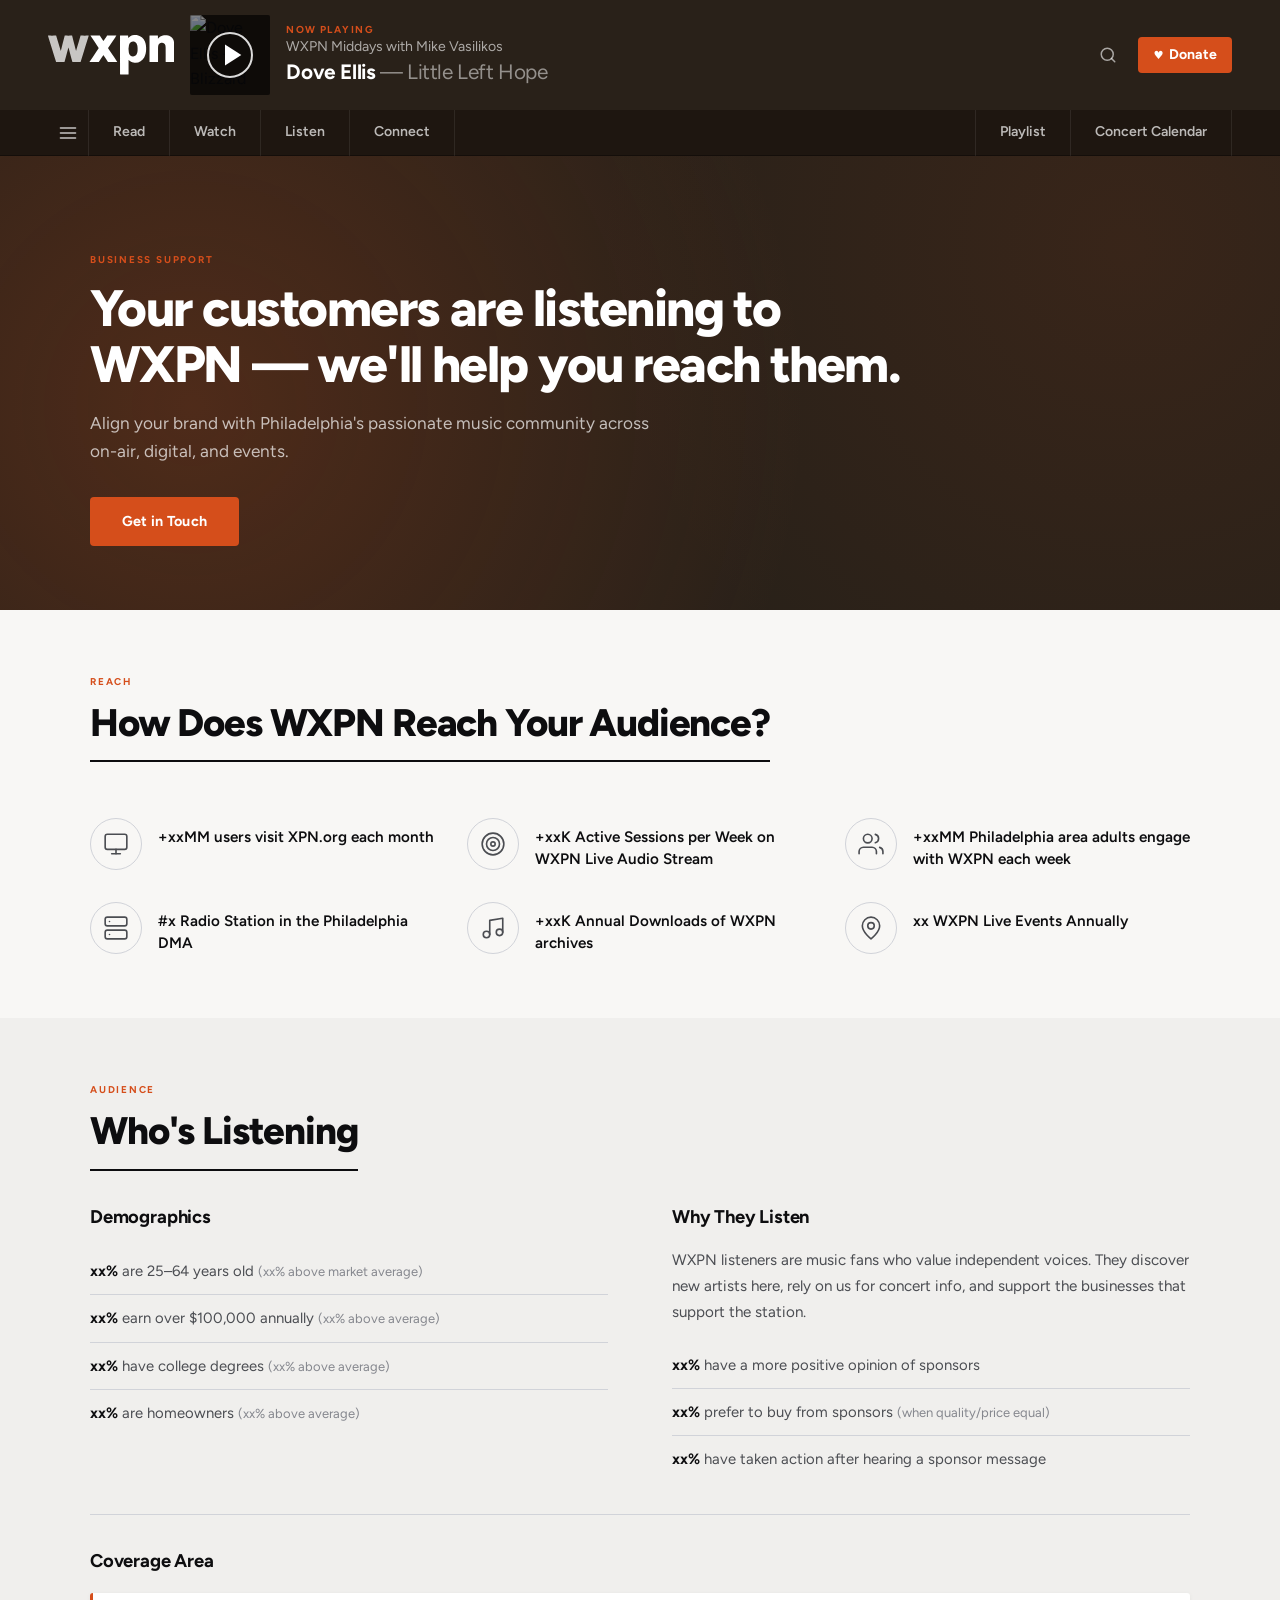
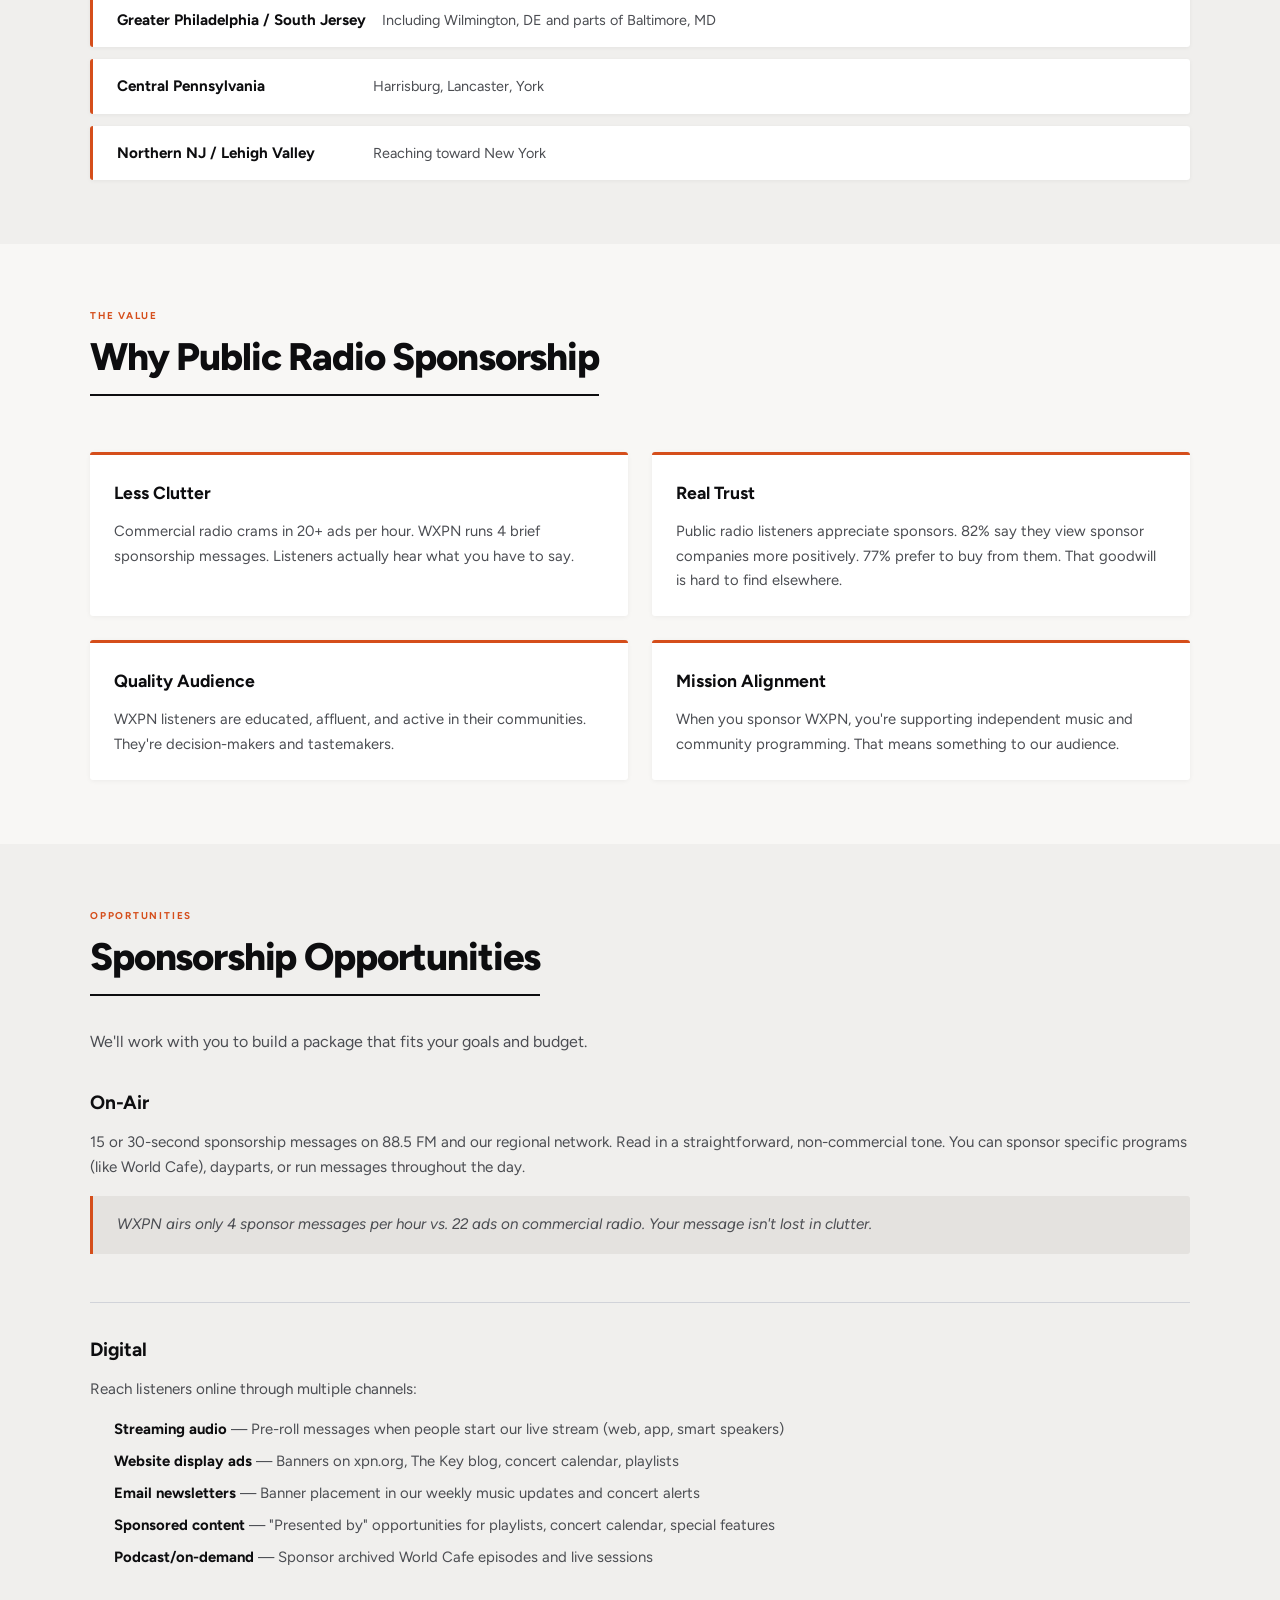
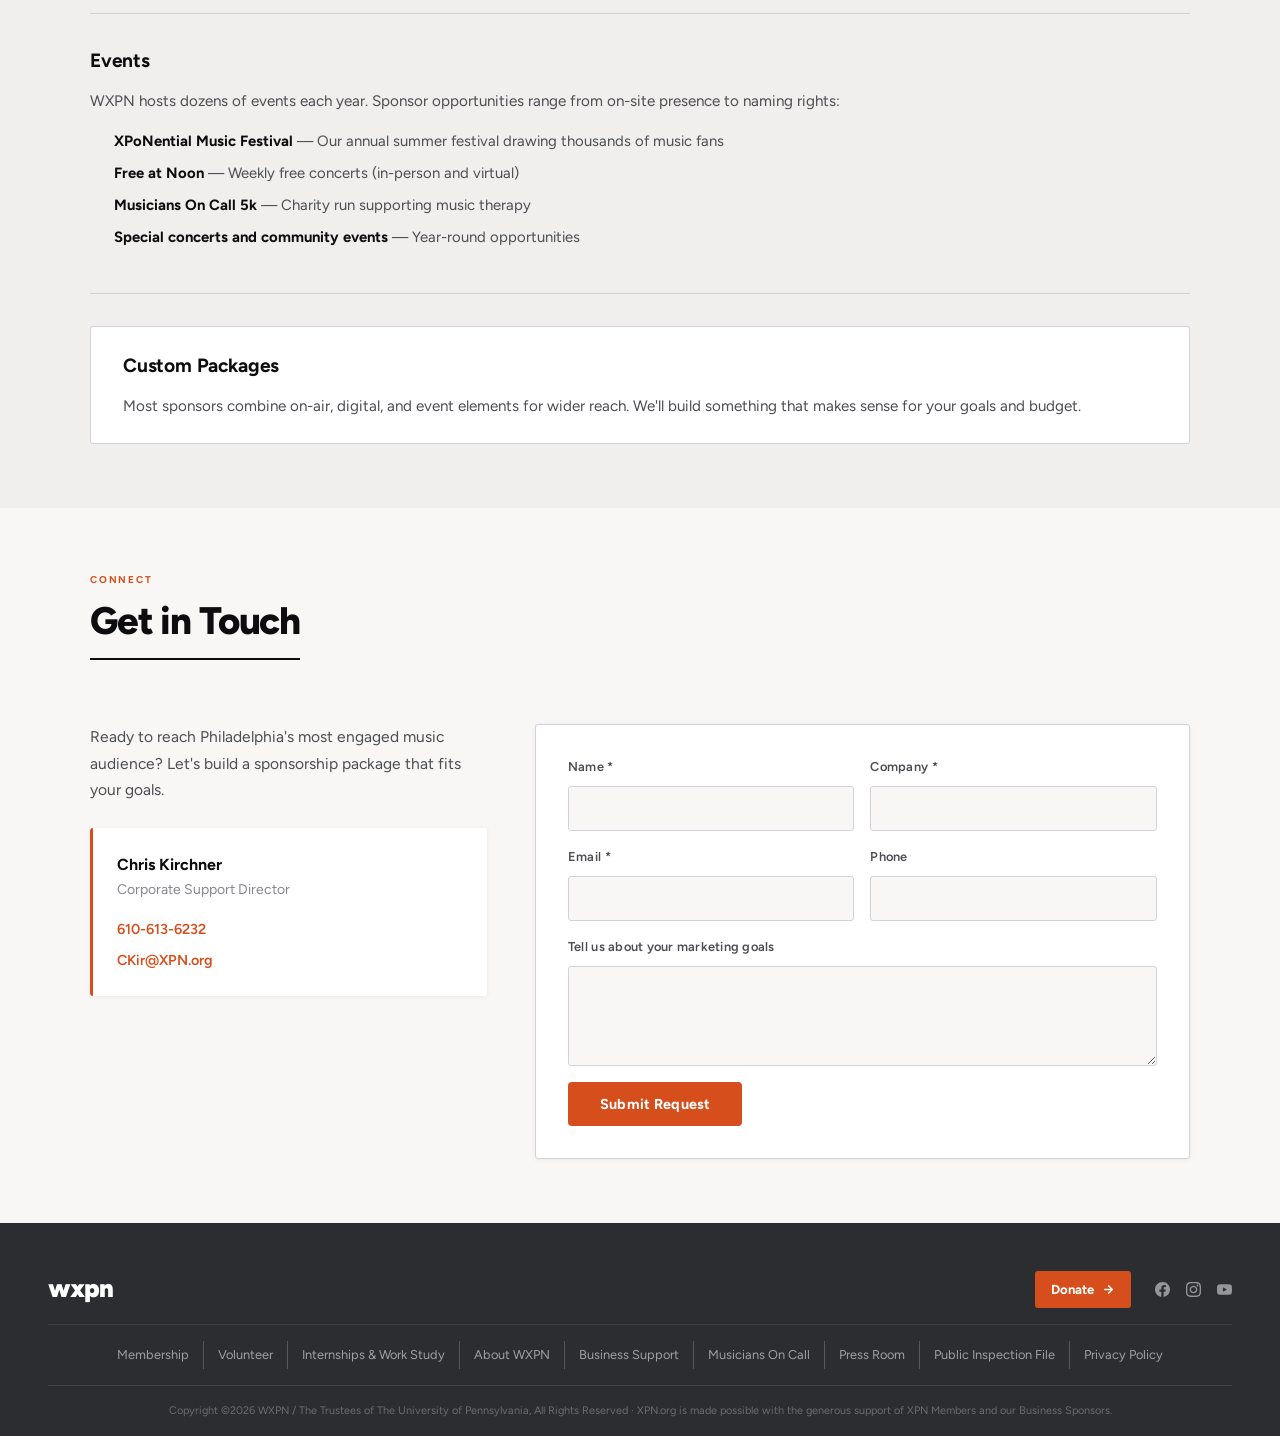
==== commit 6528af33: "Clean up redundant CSS, extract repeated SVGs, scope overly broad selectors - styles.css: remove red" ====
--- a/business-support/index.html
+++ b/business-support/index.html
@@ -9,8 +9,8 @@
   /* ══════════════════════════════════════
      PAGE-SPECIFIC OVERRIDES
      ══════════════════════════════════════ */
-  p { margin-bottom: var(--s4); }
-  ul { padding-left: var(--s5); }
+  main p { margin-bottom: var(--s4); }
+  main ul { padding-left: var(--s5); }
 
   /* ══════════════════════════════════════
      BUSINESS SUPPORT — page styles
@@ -47,6 +47,7 @@
   /* Two-col layout */
   .bs-two-col { display: grid; grid-template-columns: 1fr 1fr; gap: var(--s8); align-items: start; }
   .bs-two-col h3 { font-size: 1.15rem; font-weight: 700; color: var(--ink); margin-bottom: var(--s4); letter-spacing: -0.01em; }
+  .bs-two-col p { color: var(--ink-light); font-size: 0.95rem; line-height: 1.7; }
 
   /* Stats list */
   .bs-list { list-style: none; padding: 0; }
@@ -94,13 +95,13 @@
 
   /* Form */
   .bs-form-box { background: var(--white); padding: var(--s6); border-radius: 3px; border: 1px solid var(--ink-faint); box-shadow: 0 1px 6px rgba(0,0,0,0.05); }
-  form { display: flex; flex-direction: column; gap: var(--s4); }
+  .bs-form-box form { display: flex; flex-direction: column; gap: var(--s4); }
   .bs-form-row { display: grid; grid-template-columns: 1fr 1fr; gap: var(--s4); }
   .bs-form-group { display: flex; flex-direction: column; gap: var(--s2); }
-  label { font-size: 0.8rem; font-weight: 600; color: var(--ink-light); letter-spacing: 0.02em; }
-  input, textarea { padding: 0.8rem var(--s4); border: 1.5px solid var(--ink-faint); border-radius: 3px; font-family: var(--font); font-size: 0.9rem; color: var(--ink); background: var(--cream); transition: border-color 0.15s, background 0.15s; }
-  input:focus, textarea:focus { outline: none; border-color: var(--xpn-red); background: var(--white); }
-  textarea { resize: vertical; min-height: 100px; }
+  .bs-form-group label { font-size: 0.8rem; font-weight: 600; color: var(--ink-light); letter-spacing: 0.02em; }
+  .bs-form-box input, .bs-form-box textarea { padding: 0.8rem var(--s4); border: 1.5px solid var(--ink-faint); border-radius: 3px; font-family: var(--font); font-size: 0.9rem; color: var(--ink); background: var(--cream); transition: border-color 0.15s, background 0.15s; }
+  .bs-form-box input:focus, .bs-form-box textarea:focus { outline: none; border-color: var(--xpn-red); background: var(--white); }
+  .bs-form-box textarea { resize: vertical; min-height: 100px; }
   .bs-btn { align-self: flex-start; display: inline-flex; align-items: center; gap: var(--s2); background: var(--xpn-red); color: #fff; font-weight: 700; font-size: 0.9rem; letter-spacing: 0.02em; padding: 0.9em 2.2em; border: none; border-radius: 4px; transition: background 0.15s, transform 0.15s; font-family: var(--font); }
   .bs-btn:hover { background: var(--xpn-red-hover); transform: translateY(-1px); }
 
@@ -222,7 +223,7 @@
           </div>
           <div>
             <h3>Why They Listen</h3>
-            <p style="color:var(--ink-light);font-size:0.95rem;line-height:1.7;">WXPN listeners are music fans who value independent voices. They discover new artists here, rely on us for concert info, and support the businesses that support the station.</p>
+            <p>WXPN listeners are music fans who value independent voices. They discover new artists here, rely on us for concert info, and support the businesses that support the station.</p>
             <ul class="bs-list">
               <li><strong>xx%</strong> have a more positive opinion of sponsors</li>
               <li><strong>xx%</strong> prefer to buy from sponsors <span class="muted">(when quality/price equal)</span></li>
--- a/styles.css
+++ b/styles.css
@@ -98,7 +98,7 @@
   position: relative;
   width: 80px; height: 80px;
   flex-shrink: 0;
-  border-radius: 2px;
+  border-radius: var(--radius);
   overflow: hidden;
 }
 .header-album-art {
@@ -110,12 +110,9 @@
   position: absolute;
   inset: 0;
   width: 100%; height: 100%;
-  border-radius: 0;
-  border: none;
   background: rgba(0,0,0,0.48);
   color: #fff;
   display: flex; align-items: center; justify-content: center;
-  cursor: pointer;
   transition: background 0.15s;
 }
 .header-play-btn:hover { background: rgba(213,78,27,0.82); }
@@ -178,7 +175,6 @@
 .header-search-btn {
   width: 36px; height: 36px;
   display: flex; align-items: center; justify-content: center;
-  border: none; background: none;
   color: rgba(255,255,255,0.6);
   border-radius: 4px;
   transition: color 0.15s;
@@ -342,7 +338,6 @@
 .footer-top {
   display: flex;
   flex-direction: column;
-  gap: 0;
 }
 
 /* Row 1: wordmark left + donate/social right */
@@ -417,7 +412,6 @@
 .footer-nav__list {
   display: flex;
   flex-wrap: wrap;
-  list-style: none;
   align-items: center;
   justify-content: center;
 }
@@ -639,14 +633,9 @@
   ────────────────────────────────────────── */
   .site-footer { padding: var(--s5) 0 calc(var(--s5) + env(safe-area-inset-bottom, 0px)); }
 
-  /* 1. Meta row: wordmark left, donate+social right */
+  /* 1. Meta row: tighter gap on mobile */
   .footer-meta {
-    flex-direction: row;
-    align-items: center;
-    justify-content: space-between;
     gap: var(--s3);
-    padding: var(--s4) 0;
-    border-bottom: 1px solid rgba(255,255,255,0.1);
   }
   .footer-brand__wordmark { font-size: 1.8rem; }
 
@@ -669,7 +658,6 @@
   }
   .footer-nav__list {
     display: block;
-    list-style: none;
     max-height: 0;
     overflow: hidden;
     transition: max-height 0.3s ease;
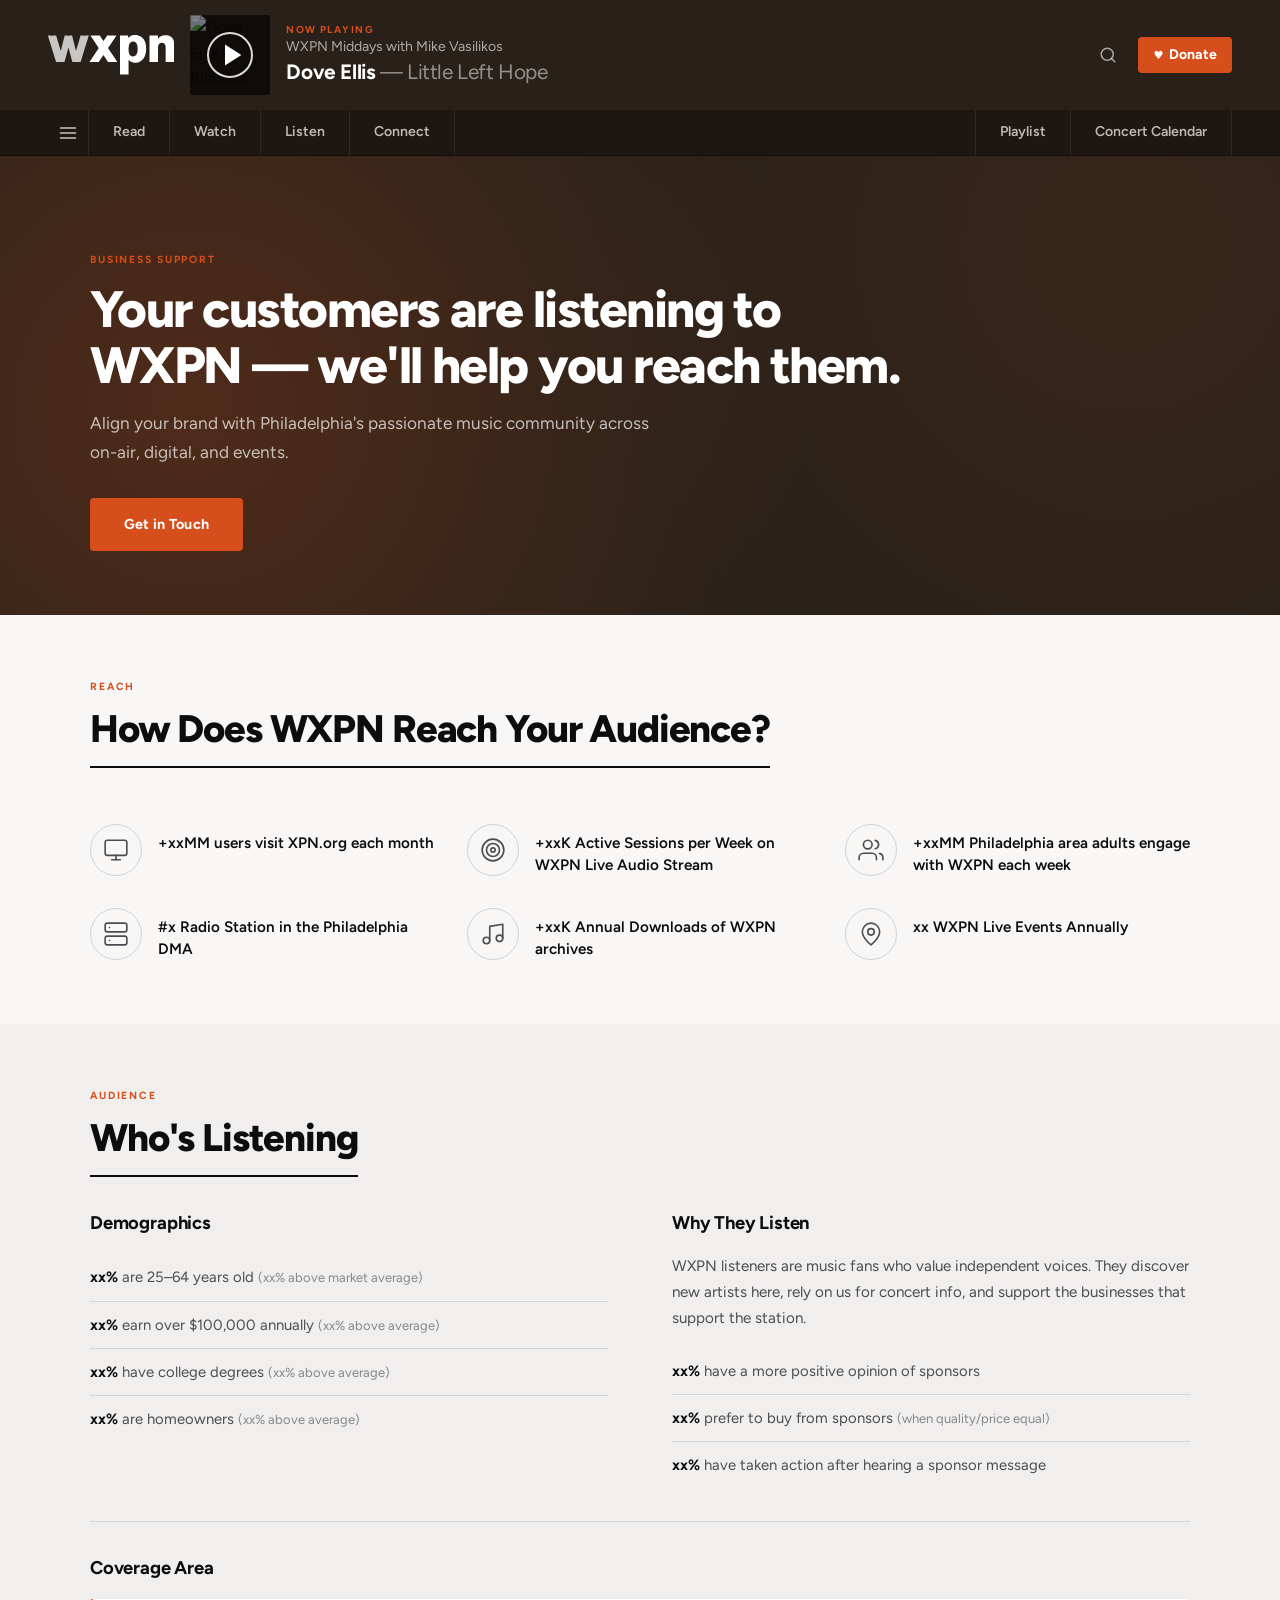
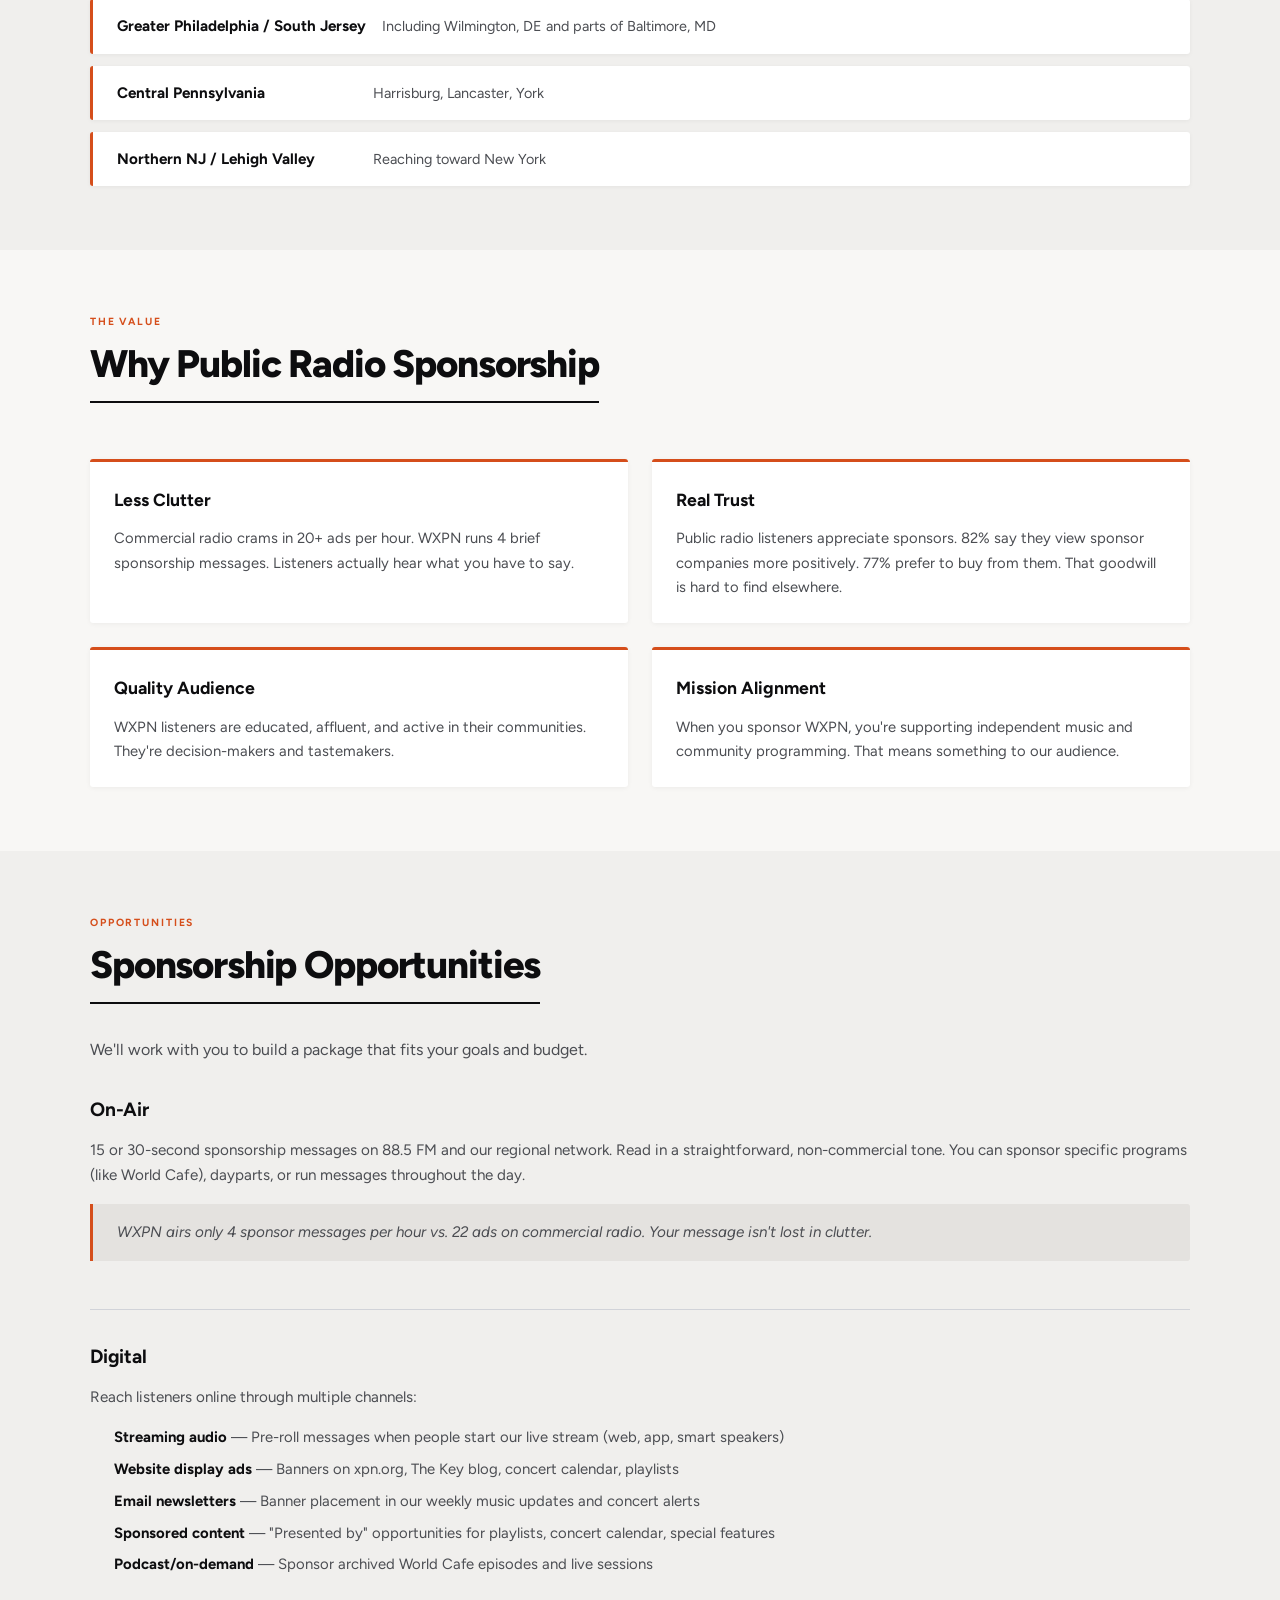
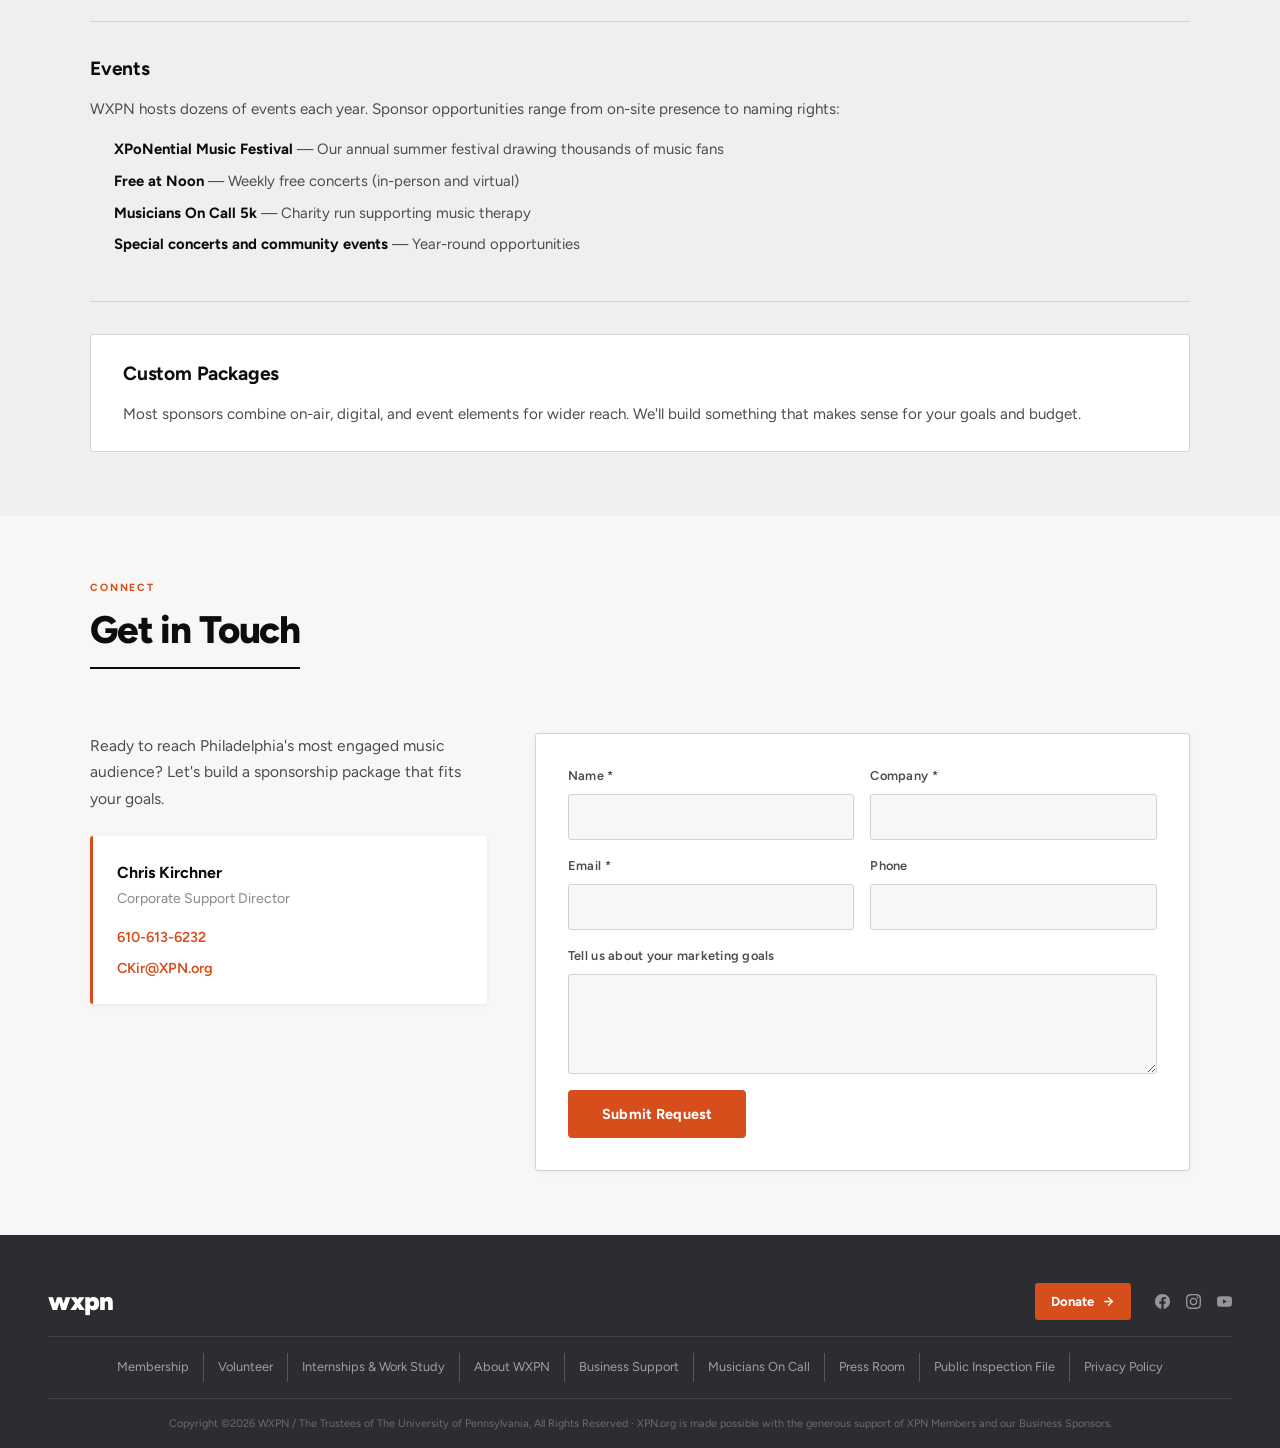
==== commit 379edde0: "Refactor: extract shared design system, eliminate cross-page duplication Add shared utility classes " ====
--- a/business-support/index.html
+++ b/business-support/index.html
@@ -19,23 +19,21 @@
   /* Narrower content wrap inside the global 1360px container */
   .bs-wrap { max-width: 1100px; margin: 0 auto; }
 
-  .bs-section { padding: var(--s8) 0; }
-  .bs-section--alt { background: var(--cream-dark); }
-
-  .bs-eyebrow { font-size: 0.62rem; font-weight: 700; letter-spacing: 0.18em; text-transform: uppercase; color: var(--xpn-red); margin-bottom: var(--s3); display: block; }
+  .section { padding: var(--s8) 0; }
+
+  .eyebrow { margin-bottom: var(--s3); }
 
   .bs-h2 { font-size: clamp(1.75rem, 3vw, 2.5rem); font-weight: 800; letter-spacing: -0.03em; line-height: 1.1; color: var(--ink); margin-bottom: var(--s6); padding-bottom: var(--s4); border-bottom: 2px solid var(--ink); display: inline-block; }
 
   .bs-intro { font-size: 1rem; color: var(--ink-light); margin-bottom: var(--s6); max-width: 640px; line-height: 1.7; }
 
   /* Hero */
-  .bs-hero { background: #292119; padding: var(--s9) 0 var(--s8); position: relative; overflow: hidden; }
+  .bs-hero { background: var(--header-bg); padding: var(--s9) 0 var(--s8); position: relative; overflow: hidden; }
   .bs-hero::before { content: ''; position: absolute; inset: 0; background: radial-gradient(circle at 15% 55%, rgba(213,78,27,0.22) 0%, transparent 55%), radial-gradient(circle at 88% 20%, rgba(213,78,27,0.09) 0%, transparent 45%); pointer-events: none; }
   .bs-hero .container { position: relative; z-index: 1; }
   .bs-hero__h1 { font-size: clamp(2rem, 4vw, 3.25rem); font-weight: 800; letter-spacing: -0.03em; line-height: 1.1; color: #fff; max-width: 820px; margin-bottom: var(--s4); }
   .bs-hero__sub { font-size: 1.075rem; color: rgba(255,255,255,0.7); max-width: 580px; line-height: 1.65; margin-bottom: var(--s6); }
-  .bs-hero__btn { display: inline-flex; align-items: center; gap: var(--s2); background: var(--xpn-red); color: #fff; font-weight: 700; font-size: 0.9rem; letter-spacing: 0.02em; padding: 0.9em 2.2em; border-radius: 4px; transition: background 0.15s, transform 0.15s; }
-  .bs-hero__btn:hover { background: var(--xpn-red-hover); transform: translateY(-1px); }
+  /* Hero button inherits from .btn--primary */
 
   /* Stats grid */
   .bs-stats-grid { display: grid; grid-template-columns: repeat(3, 1fr); gap: var(--s6); margin-top: var(--s5); }
@@ -102,8 +100,7 @@
   .bs-form-box input, .bs-form-box textarea { padding: 0.8rem var(--s4); border: 1.5px solid var(--ink-faint); border-radius: 3px; font-family: var(--font); font-size: 0.9rem; color: var(--ink); background: var(--cream); transition: border-color 0.15s, background 0.15s; }
   .bs-form-box input:focus, .bs-form-box textarea:focus { outline: none; border-color: var(--xpn-red); background: var(--white); }
   .bs-form-box textarea { resize: vertical; min-height: 100px; }
-  .bs-btn { align-self: flex-start; display: inline-flex; align-items: center; gap: var(--s2); background: var(--xpn-red); color: #fff; font-weight: 700; font-size: 0.9rem; letter-spacing: 0.02em; padding: 0.9em 2.2em; border: none; border-radius: 4px; transition: background 0.15s, transform 0.15s; font-family: var(--font); }
-  .bs-btn:hover { background: var(--xpn-red-hover); transform: translateY(-1px); }
+  .bs-form-box .btn { align-self: flex-start; }
 
   /* ══════════════════════════════════════
      PAGE-SPECIFIC RESPONSIVE
@@ -141,19 +138,19 @@
   <section class="bs-hero">
     <div class="container">
       <div class="bs-wrap">
-        <span class="bs-eyebrow">Business Support</span>
+        <span class="eyebrow">Business Support</span>
         <h1 class="bs-hero__h1">Your customers are listening to WXPN — we'll help you reach them.</h1>
         <p class="bs-hero__sub">Align your brand with Philadelphia's passionate music community across on-air, digital, and events.</p>
-        <a href="#contact" class="bs-hero__btn">Get in Touch</a>
+        <a href="#contact" class="btn btn--primary">Get in Touch</a>
       </div>
     </div>
   </section>
 
   <!-- ── Stats / Reach ── -->
-  <section class="bs-section">
-    <div class="container">
-      <div class="bs-wrap">
-        <span class="bs-eyebrow">Reach</span>
+  <section class="section">
+    <div class="container">
+      <div class="bs-wrap">
+        <span class="eyebrow">Reach</span>
         <h2 class="bs-h2">How Does WXPN Reach Your Audience?</h2>
         <div class="bs-stats-grid">
 
@@ -205,10 +202,10 @@
   </section>
 
   <!-- ── Who's Listening ── -->
-  <section class="bs-section bs-section--alt" id="audience">
-    <div class="container">
-      <div class="bs-wrap">
-        <span class="bs-eyebrow">Audience</span>
+  <section class="section section--alt" id="audience">
+    <div class="container">
+      <div class="bs-wrap">
+        <span class="eyebrow">Audience</span>
         <h2 class="bs-h2">Who's Listening</h2>
 
         <div class="bs-two-col">
@@ -255,10 +252,10 @@
   </section>
 
   <!-- ── Why Public Radio ── -->
-  <section class="bs-section">
-    <div class="container">
-      <div class="bs-wrap">
-        <span class="bs-eyebrow">The Value</span>
+  <section class="section">
+    <div class="container">
+      <div class="bs-wrap">
+        <span class="eyebrow">The Value</span>
         <h2 class="bs-h2">Why Public Radio Sponsorship</h2>
         <div class="bs-benefits-grid">
           <div class="bs-benefit">
@@ -283,10 +280,10 @@
   </section>
 
   <!-- ── Opportunities ── -->
-  <section class="bs-section bs-section--alt" id="opportunities">
-    <div class="container">
-      <div class="bs-wrap">
-        <span class="bs-eyebrow">Opportunities</span>
+  <section class="section section--alt" id="opportunities">
+    <div class="container">
+      <div class="bs-wrap">
+        <span class="eyebrow">Opportunities</span>
         <h2 class="bs-h2">Sponsorship Opportunities</h2>
         <p class="bs-intro">We'll work with you to build a package that fits your goals and budget.</p>
 
@@ -329,10 +326,10 @@
   </section>
 
   <!-- ── Contact ── -->
-  <section class="bs-section" id="contact">
-    <div class="container">
-      <div class="bs-wrap">
-        <span class="bs-eyebrow">Connect</span>
+  <section class="section" id="contact">
+    <div class="container">
+      <div class="bs-wrap">
+        <span class="eyebrow">Connect</span>
         <h2 class="bs-h2">Get in Touch</h2>
 
         <div class="bs-contact-wrap">
@@ -375,7 +372,7 @@
                 <label for="message">Tell us about your marketing goals</label>
                 <textarea id="message" name="message" rows="4"></textarea>
               </div>
-              <button type="submit" class="bs-btn">Submit Request</button>
+              <button type="submit" class="btn btn--primary">Submit Request</button>
             </form>
           </div>
 
--- a/styles.css
+++ b/styles.css
@@ -14,6 +14,7 @@
   --ink: #0D0D0F; --ink-medium: #2C2D30; --ink-light: #4B4D52;
   --ink-muted: #85878E; --ink-faint: #D1D3D9;
   --xpn-red: #d54e1b; --xpn-red-hover: #be4317;
+  --header-bg: #292119; --header-bg-dark: #1e1610; --header-bg-deeper: #1a1510;
   --font: 'Figtree', system-ui, -apple-system, sans-serif;
   --s1: 4px; --s2: 8px; --s3: 12px; --s4: 16px;
   --s5: 24px; --s6: 32px; --s7: 48px; --s8: 64px; --s9: 96px;
@@ -69,7 +70,7 @@
 
 /* ── Row 1: Now Playing ── */
 .header-row1 {
-  background: #292119;
+  background: var(--header-bg);
   height: 110px;
   overflow: hidden;
   transition: height 0.3s ease, opacity 0.2s ease;
@@ -103,7 +104,7 @@
 }
 .header-album-art {
   width: 80px; height: 80px;
-  background: #1a1510;
+  background: var(--header-bg-deeper);
 }
 .header-album-art img { width: 100%; height: 100%; object-fit: cover; display: block; }
 .header-play-btn {
@@ -200,7 +201,7 @@
 
 /* ── Row 2: Navigation (always visible) ── */
 .header-row2 {
-  background: #1e1610;
+  background: var(--header-bg-dark);
   border-bottom: 1px solid rgba(0,0,0,0.35);
   height: 46px;
   display: flex;
@@ -273,7 +274,7 @@
   position: fixed;
   top: 0; left: 0;
   width: 280px; height: 100vh;
-  background: #1e1710;
+  background: var(--header-bg-dark);
   z-index: 1100;
   padding: var(--s7) var(--s5) var(--s5);
   gap: 0;
@@ -590,6 +591,253 @@
   margin-top: var(--s5);
   margin-bottom: var(--s2);
 }
+
+/* ════════════════════════════════════════════════════════════════
+   SHARED UTILITIES — Reusable patterns across pages
+   ════════════════════════════════════════════════════════════════ */
+
+/* ── Eyebrow label ── */
+.eyebrow {
+  font-size: 0.65rem;
+  font-weight: 700;
+  letter-spacing: 0.18em;
+  text-transform: uppercase;
+  color: var(--xpn-red);
+  display: block;
+}
+.eyebrow--sm {
+  font-size: 0.6rem;
+  letter-spacing: 0.1em;
+  font-weight: 600;
+  display: inline-block;
+}
+.eyebrow--inline { display: inline-block; }
+
+/* ── Contained-link card overlay ── */
+.card-link { position: relative; }
+.card-link a { color: inherit; text-decoration: none; }
+.card-link a::after {
+  content: ''; position: absolute; inset: 0; z-index: 1;
+}
+/* Ensure interactive children sit above the card overlay */
+.card-link__above { position: relative; z-index: 2; }
+
+/* ── Buttons ── */
+.btn {
+  display: inline-flex;
+  align-items: center;
+  gap: var(--s2);
+  font-weight: 700;
+  font-size: 0.9rem;
+  letter-spacing: 0.02em;
+  padding: 0.9em 2.2em;
+  border-radius: 4px;
+  transition: background 0.15s, border-color 0.15s, color 0.15s, transform 0.15s;
+  white-space: nowrap;
+  font-family: var(--font);
+}
+.btn--primary {
+  background: var(--xpn-red);
+  color: #fff;
+  border: 2px solid var(--xpn-red);
+}
+.btn--primary:hover { background: var(--xpn-red-hover); border-color: var(--xpn-red-hover); transform: translateY(-1px); }
+.btn--primary:active { transform: translateY(0); }
+.btn--primary--lg { padding: 1.05em 2.8em; font-size: 1.05rem; }
+.btn--secondary {
+  background: transparent;
+  color: var(--ink-medium);
+  border: 2px solid var(--ink-faint);
+}
+.btn--secondary:hover { border-color: var(--ink-medium); background: var(--cream-dark); }
+.btn--outline {
+  background: transparent;
+  border: 2px solid var(--ink);
+  color: var(--ink);
+}
+.btn--outline:hover { background: var(--ink); color: var(--cream); }
+.btn--outline:disabled { opacity: 0.45; cursor: default; }
+.btn--outline svg { width: 15px; height: 15px; stroke: currentColor; fill: none; stroke-width: 2.5; stroke-linecap: round; stroke-linejoin: round; }
+
+/* ── Pill / filter button ── */
+.pill {
+  display: inline-flex;
+  align-items: center;
+  gap: 5px;
+  height: 30px;
+  padding: 0 var(--s4);
+  border: 1.5px solid var(--ink-faint);
+  border-radius: 100px;
+  background: transparent;
+  font-size: 0.75rem;
+  font-weight: 700;
+  color: var(--ink-medium);
+  white-space: nowrap;
+  transition: border-color 0.15s, color 0.15s, background 0.15s;
+  flex-shrink: 0;
+  font-family: var(--font);
+}
+.pill:hover { border-color: var(--xpn-red); color: var(--xpn-red); }
+.pill.is-active, .pill.active {
+  background: var(--xpn-red);
+  border-color: var(--xpn-red);
+  color: #fff;
+}
+
+/* ── Page header ── */
+.page-header {
+  padding: var(--s7) 0 var(--s5);
+  border-bottom: 2px solid var(--ink);
+  display: flex;
+  align-items: flex-end;
+  justify-content: space-between;
+  gap: var(--s4);
+  flex-wrap: wrap;
+}
+.page-header__title {
+  font-size: clamp(2rem, 4vw, 3rem);
+  font-weight: 800;
+  letter-spacing: -0.03em;
+  line-height: 1.05;
+}
+.page-header__sub {
+  color: var(--ink-muted);
+  font-size: 0.875rem;
+  margin-top: 5px;
+  font-weight: 500;
+}
+
+/* ── Breadcrumb ── */
+.breadcrumb { background: var(--cream-dark); border-bottom: 1px solid var(--cream-deep); padding: var(--s2) 0; }
+.breadcrumb__inner { display: flex; align-items: center; gap: var(--s2); font-size: 0.72rem; color: var(--ink-muted); }
+.breadcrumb__inner a { color: var(--ink-light); font-weight: 500; }
+.breadcrumb__inner a:hover { color: var(--xpn-red); }
+.breadcrumb__sep { color: var(--ink-faint); }
+.breadcrumb__current { color: var(--ink); font-weight: 600; }
+
+/* ── Section spacing ── */
+.section { padding: var(--s7) 0; }
+.section--tight { padding-top: var(--s3); }
+.section--alt { background: var(--cream-dark); }
+.section--dark { background: var(--ink); }
+
+/* ── Centered section header ── */
+.section-head { text-align: center; max-width: 640px; margin: 0 auto var(--s6); }
+.section-head h2 { font-size: clamp(1.8rem, 3.5vw, 2.6rem); font-weight: 800; letter-spacing: -0.03em; color: var(--ink); line-height: 1.1; }
+.section-head p { margin-top: var(--s3); font-size: 1.05rem; color: var(--ink-light); line-height: 1.6; }
+.section-head--light h2 { color: #fff; }
+.section-head--light p { color: rgba(255,255,255,0.7); }
+
+/* ── Featured card (2-col hero article) ── */
+.featured-card {
+  display: grid;
+  grid-template-columns: 1fr 1fr;
+  gap: 0;
+  align-items: stretch;
+  background: var(--white);
+  border-radius: var(--radius);
+  overflow: hidden;
+  box-shadow: 0 0 7px rgba(0,0,0,0.05);
+  cursor: pointer;
+  position: relative;
+}
+.featured-card:hover { box-shadow: 0 4px 16px rgba(0,0,0,0.1); }
+.featured-card__text { padding: var(--s6); }
+.featured-card__headline {
+  font-size: clamp(1.6rem, 2.5vw, 2.2rem);
+  font-weight: 700;
+  line-height: 1.18;
+  letter-spacing: -0.02em;
+  color: var(--ink);
+  transition: color 0.2s;
+}
+.featured-card:hover .featured-card__headline { color: var(--xpn-red); }
+.featured-card__excerpt {
+  font-size: 0.95rem;
+  line-height: 1.65;
+  color: var(--ink-light);
+}
+.featured-card__meta { font-size: 0.72rem; color: var(--ink-muted); }
+.featured-card__img {
+  overflow: hidden;
+  background: var(--cream-dark);
+  aspect-ratio: 16/9;
+}
+.featured-card__img img {
+  width: 100%; height: 100%; object-fit: cover;
+  transition: transform 0.5s ease;
+}
+.featured-card:hover .featured-card__img img { transform: scale(1.02); }
+
+/* ── Article card (vertical grid card) ── */
+.article-card {
+  cursor: pointer;
+  background: var(--white);
+  border-radius: var(--radius);
+  overflow: hidden;
+  box-shadow: 0 0 7px rgba(0,0,0,0.05);
+  transition: box-shadow 0.2s;
+  display: flex;
+  flex-direction: column;
+  position: relative;
+}
+.article-card:hover { box-shadow: 0 4px 16px rgba(0,0,0,0.1); }
+.article-card__img {
+  overflow: hidden;
+  background: var(--cream-dark);
+  aspect-ratio: 16/10;
+}
+.article-card__img img {
+  width: 100%; height: 100%; object-fit: cover;
+  transition: transform 0.4s ease;
+}
+.article-card:hover .article-card__img img { transform: scale(1.04); }
+.article-card__body { padding: var(--s4); display: flex; flex-direction: column; flex: 1; }
+.article-card__headline {
+  font-size: 1rem;
+  font-weight: 700;
+  line-height: 1.3;
+  color: var(--ink);
+  transition: color 0.15s;
+}
+.article-card:hover .article-card__headline { color: var(--xpn-red); }
+.article-card__excerpt {
+  font-size: 0.82rem;
+  line-height: 1.55;
+  color: var(--ink-light);
+  display: -webkit-box;
+  -webkit-line-clamp: 3;
+  -webkit-box-orient: vertical;
+  overflow: hidden;
+}
+.article-card__meta { font-size: 0.68rem; color: var(--ink-muted); margin-top: auto; padding-top: var(--s2); }
+
+/* ── Form inputs ── */
+.form-input, .form-textarea {
+  padding: 0.8rem var(--s4);
+  border: 1.5px solid var(--ink-faint);
+  border-radius: 3px;
+  font-family: var(--font);
+  font-size: 0.9rem;
+  color: var(--ink);
+  background: var(--cream);
+  transition: border-color 0.15s, background 0.15s;
+}
+.form-input:focus, .form-textarea:focus { outline: none; border-color: var(--xpn-red); background: var(--white); }
+.form-textarea { resize: vertical; min-height: 100px; }
+.form-label { font-size: 0.8rem; font-weight: 600; color: var(--ink-light); letter-spacing: 0.02em; }
+
+/* ── Load more ── */
+.load-more {
+  display: flex;
+  flex-direction: column;
+  align-items: center;
+  gap: var(--s3);
+  margin-top: var(--s7);
+  padding-top: var(--s6);
+  border-top: 1px solid var(--ink-faint);
+}
+.load-more__count { font-size: 0.75rem; color: var(--ink-muted); }
 
 /* ════════════════════════════════════════════════════════════════
    RESPONSIVE — Mobile (≤ 768px)
@@ -690,6 +938,16 @@
   .footer-bottom { font-size: 0.65rem; padding-top: var(--s4); }
 
   /* ──────────────────────────────────────────
+     SHARED UTILITIES — mobile
+  ────────────────────────────────────────── */
+  .page-header { padding: var(--s5) 0 var(--s4); flex-direction: column; align-items: flex-start; gap: var(--s3); }
+  .featured-card { grid-template-columns: 1fr; }
+  .featured-card__img { order: -1; }
+  .featured-card__text { padding: var(--s4); }
+  .featured-card__headline { font-size: clamp(1.4rem, 6vw, 1.75rem); }
+  .section { padding: var(--s6) 0; }
+
+  /* ──────────────────────────────────────────
      DONATE BAND
      Full-width stacked buttons, easy to tap
   ────────────────────────────────────────── */
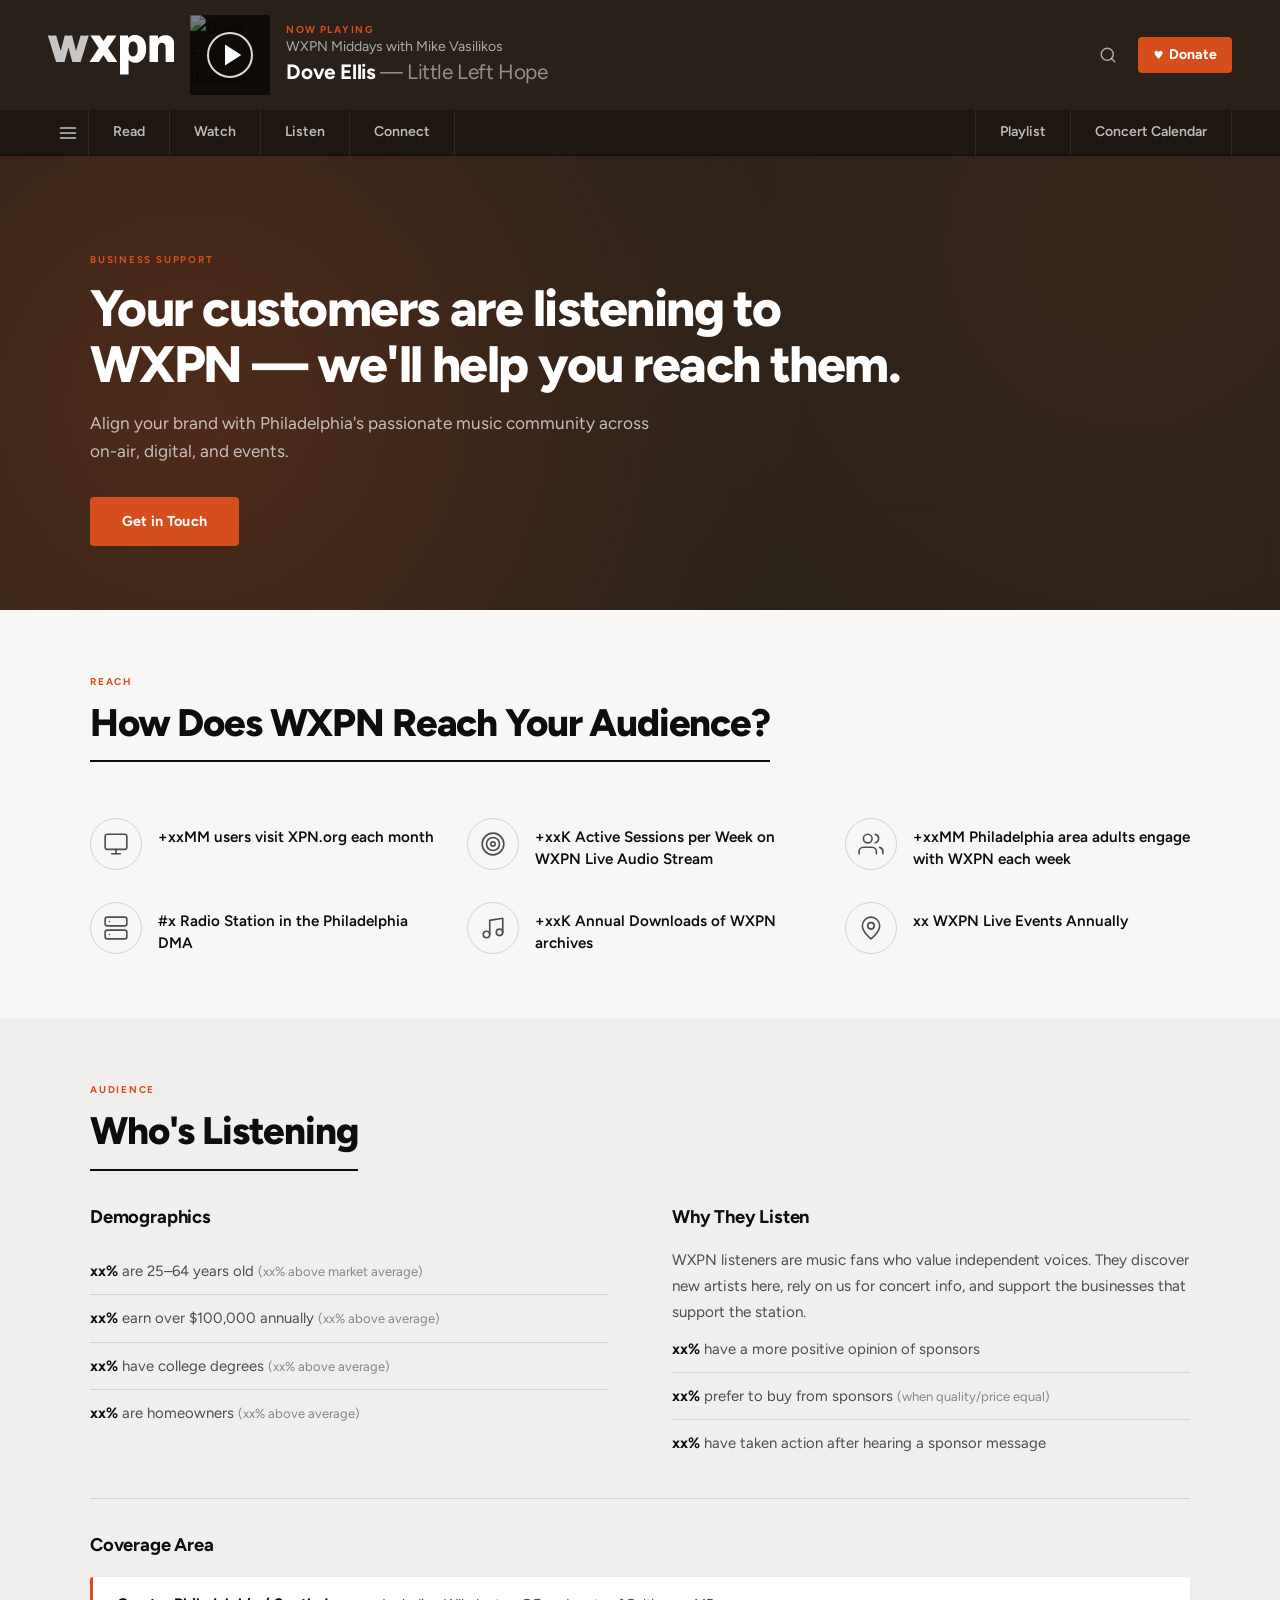
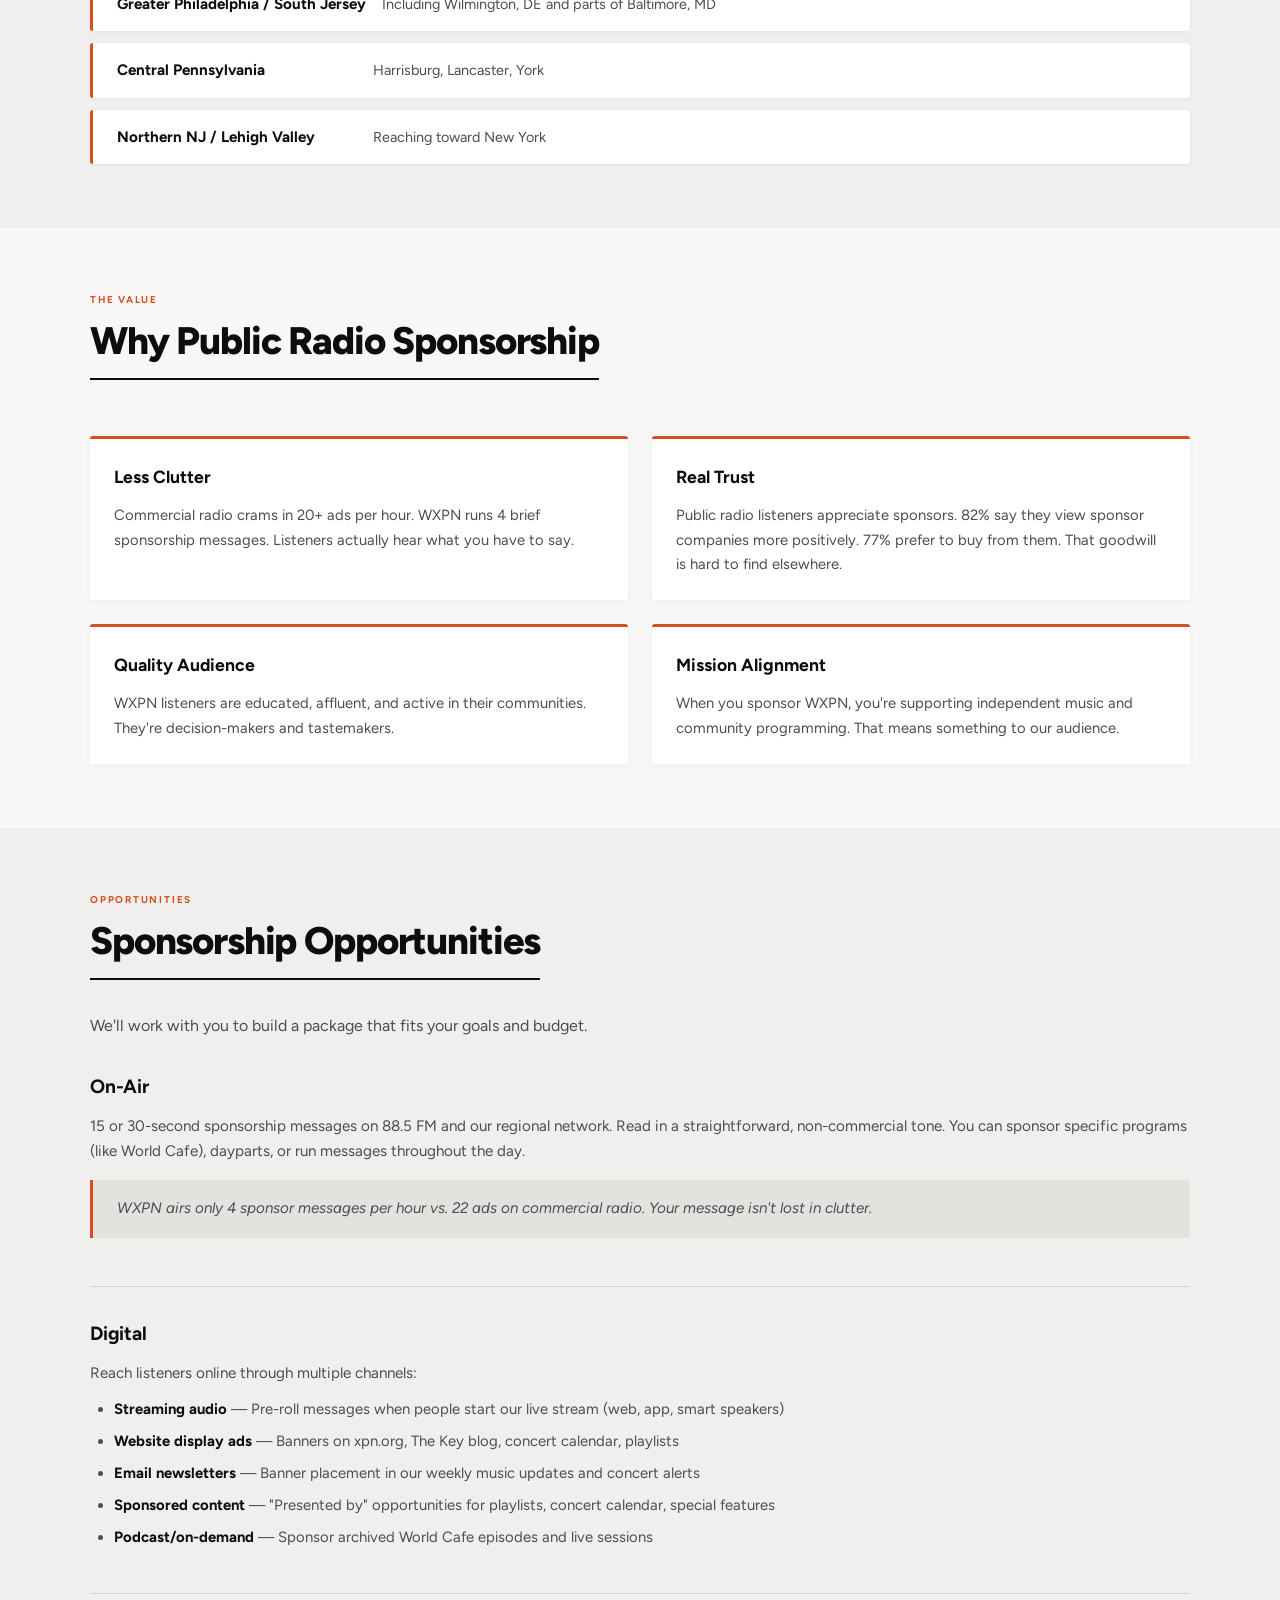
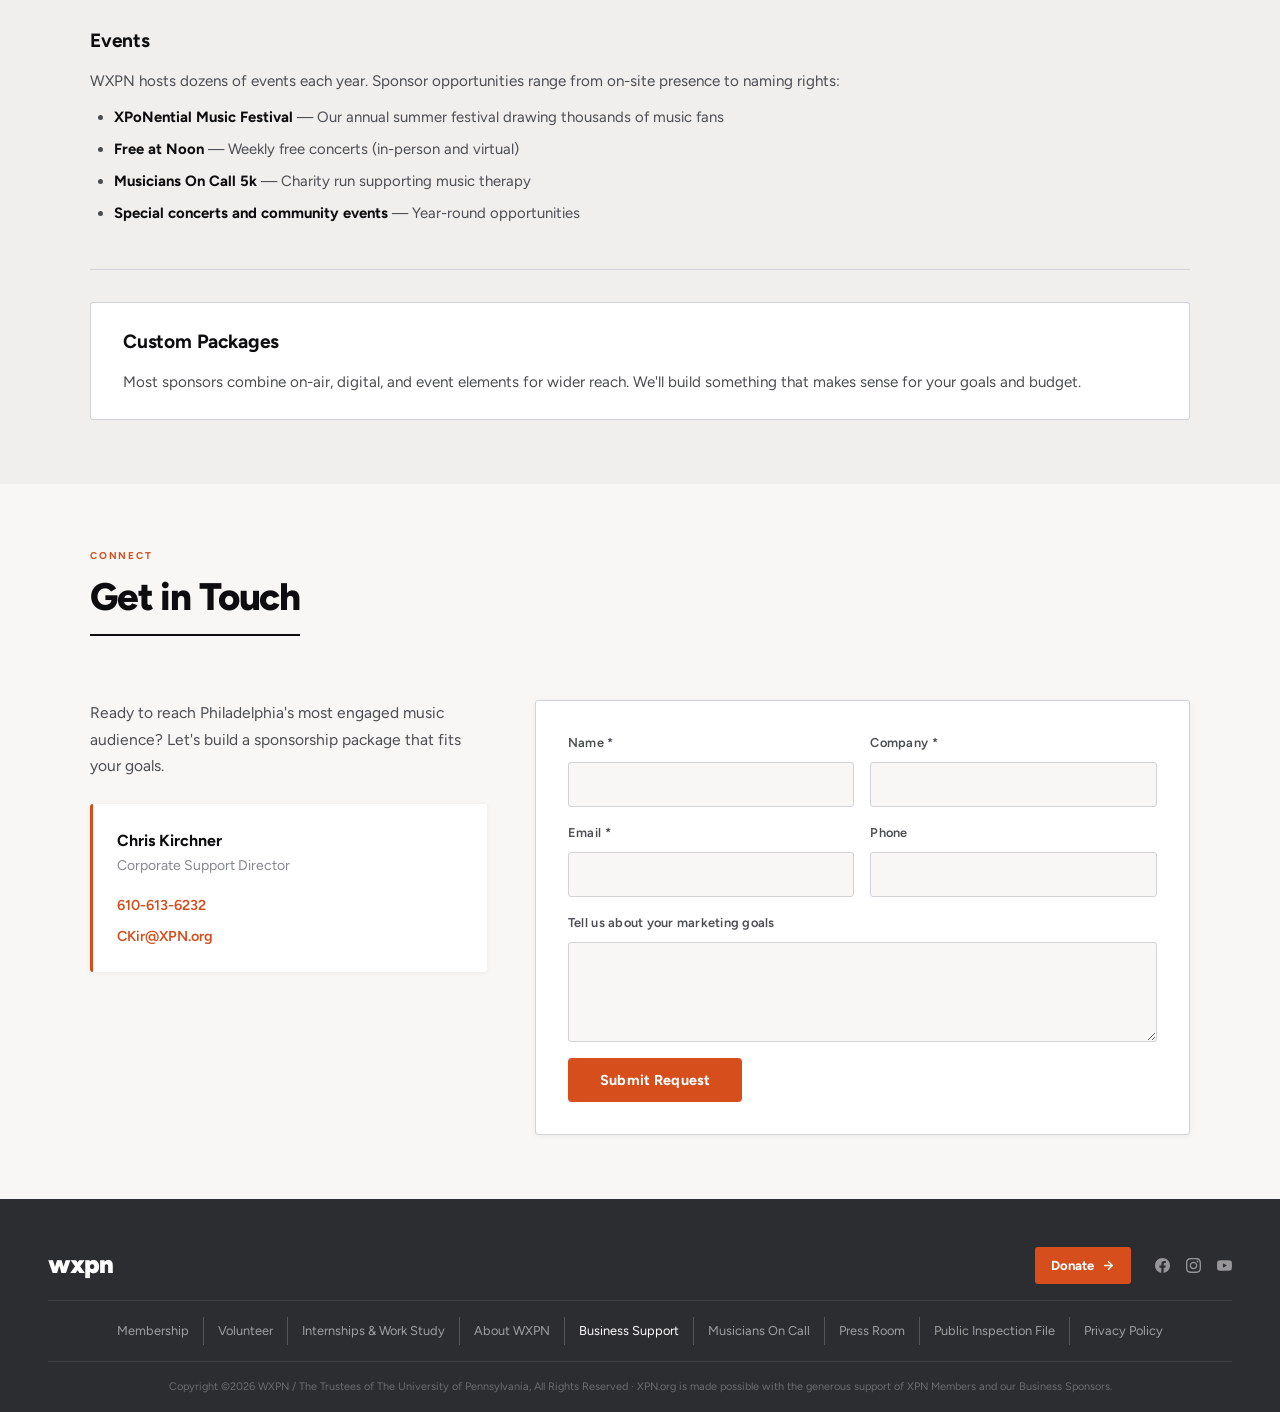
==== commit 4e067e12: "Extract shared CSS/JS to site.css and site.js — remove ~2500 lines of duplication - Create assets/cs" ====
--- a/business-support/index.html
+++ b/business-support/index.html
@@ -4,13 +4,12 @@
 <meta charset="UTF-8">
 <meta name="viewport" content="width=device-width, initial-scale=1.0">
 <title>Business Support | WXPN 88.5</title>
-<link rel="stylesheet" href="../styles.css">
+<link rel="preconnect" href="https://fonts.googleapis.com">
+<link rel="preconnect" href="https://fonts.gstatic.com" crossorigin>
+<link href="https://fonts.googleapis.com/css2?family=Figtree:wght@400;500;600;700;800&display=swap" rel="stylesheet">
+<link rel="stylesheet" href="../assets/css/site.css">
 <style>
-  /* ══════════════════════════════════════
-     PAGE-SPECIFIC OVERRIDES
-     ══════════════════════════════════════ */
-  main p { margin-bottom: var(--s4); }
-  main ul { padding-left: var(--s5); }
+
 
   /* ══════════════════════════════════════
      BUSINESS SUPPORT — page styles
@@ -19,21 +18,23 @@
   /* Narrower content wrap inside the global 1360px container */
   .bs-wrap { max-width: 1100px; margin: 0 auto; }
 
-  .section { padding: var(--s8) 0; }
-
-  .eyebrow { margin-bottom: var(--s3); }
+  .bs-section { padding: var(--s8) 0; }
+  .bs-section--alt { background: var(--cream-dark); }
+
+  .bs-eyebrow { font-size: 0.62rem; font-weight: 700; letter-spacing: 0.18em; text-transform: uppercase; color: var(--xpn-red); margin-bottom: var(--s3); display: block; }
 
   .bs-h2 { font-size: clamp(1.75rem, 3vw, 2.5rem); font-weight: 800; letter-spacing: -0.03em; line-height: 1.1; color: var(--ink); margin-bottom: var(--s6); padding-bottom: var(--s4); border-bottom: 2px solid var(--ink); display: inline-block; }
 
   .bs-intro { font-size: 1rem; color: var(--ink-light); margin-bottom: var(--s6); max-width: 640px; line-height: 1.7; }
 
   /* Hero */
-  .bs-hero { background: var(--header-bg); padding: var(--s9) 0 var(--s8); position: relative; overflow: hidden; }
+  .bs-hero { background: #292119; padding: var(--s9) 0 var(--s8); position: relative; overflow: hidden; }
   .bs-hero::before { content: ''; position: absolute; inset: 0; background: radial-gradient(circle at 15% 55%, rgba(213,78,27,0.22) 0%, transparent 55%), radial-gradient(circle at 88% 20%, rgba(213,78,27,0.09) 0%, transparent 45%); pointer-events: none; }
   .bs-hero .container { position: relative; z-index: 1; }
   .bs-hero__h1 { font-size: clamp(2rem, 4vw, 3.25rem); font-weight: 800; letter-spacing: -0.03em; line-height: 1.1; color: #fff; max-width: 820px; margin-bottom: var(--s4); }
   .bs-hero__sub { font-size: 1.075rem; color: rgba(255,255,255,0.7); max-width: 580px; line-height: 1.65; margin-bottom: var(--s6); }
-  /* Hero button inherits from .btn--primary */
+  .bs-hero__btn { display: inline-flex; align-items: center; gap: var(--s2); background: var(--xpn-red); color: #fff; font-weight: 700; font-size: 0.9rem; letter-spacing: 0.02em; padding: 0.9em 2.2em; border-radius: 4px; transition: background 0.15s, transform 0.15s; }
+  .bs-hero__btn:hover { background: var(--xpn-red-hover); transform: translateY(-1px); }
 
   /* Stats grid */
   .bs-stats-grid { display: grid; grid-template-columns: repeat(3, 1fr); gap: var(--s6); margin-top: var(--s5); }
@@ -45,7 +46,6 @@
   /* Two-col layout */
   .bs-two-col { display: grid; grid-template-columns: 1fr 1fr; gap: var(--s8); align-items: start; }
   .bs-two-col h3 { font-size: 1.15rem; font-weight: 700; color: var(--ink); margin-bottom: var(--s4); letter-spacing: -0.01em; }
-  .bs-two-col p { color: var(--ink-light); font-size: 0.95rem; line-height: 1.7; }
 
   /* Stats list */
   .bs-list { list-style: none; padding: 0; }
@@ -93,17 +93,18 @@
 
   /* Form */
   .bs-form-box { background: var(--white); padding: var(--s6); border-radius: 3px; border: 1px solid var(--ink-faint); box-shadow: 0 1px 6px rgba(0,0,0,0.05); }
-  .bs-form-box form { display: flex; flex-direction: column; gap: var(--s4); }
+  form { display: flex; flex-direction: column; gap: var(--s4); }
   .bs-form-row { display: grid; grid-template-columns: 1fr 1fr; gap: var(--s4); }
   .bs-form-group { display: flex; flex-direction: column; gap: var(--s2); }
-  .bs-form-group label { font-size: 0.8rem; font-weight: 600; color: var(--ink-light); letter-spacing: 0.02em; }
-  .bs-form-box input, .bs-form-box textarea { padding: 0.8rem var(--s4); border: 1.5px solid var(--ink-faint); border-radius: 3px; font-family: var(--font); font-size: 0.9rem; color: var(--ink); background: var(--cream); transition: border-color 0.15s, background 0.15s; }
-  .bs-form-box input:focus, .bs-form-box textarea:focus { outline: none; border-color: var(--xpn-red); background: var(--white); }
-  .bs-form-box textarea { resize: vertical; min-height: 100px; }
-  .bs-form-box .btn { align-self: flex-start; }
+  label { font-size: 0.8rem; font-weight: 600; color: var(--ink-light); letter-spacing: 0.02em; }
+  input, textarea { padding: 0.8rem var(--s4); border: 1.5px solid var(--ink-faint); border-radius: 3px; font-family: var(--font); font-size: 0.9rem; color: var(--ink); background: var(--cream); transition: border-color 0.15s, background 0.15s; }
+  input:focus, textarea:focus { outline: none; border-color: var(--xpn-red); background: var(--white); }
+  textarea { resize: vertical; min-height: 100px; }
+  .bs-btn { align-self: flex-start; display: inline-flex; align-items: center; gap: var(--s2); background: var(--xpn-red); color: #fff; font-weight: 700; font-size: 0.9rem; letter-spacing: 0.02em; padding: 0.9em 2.2em; border: none; border-radius: 4px; transition: background 0.15s, transform 0.15s; font-family: var(--font); }
+  .bs-btn:hover { background: var(--xpn-red-hover); transform: translateY(-1px); }
 
   /* ══════════════════════════════════════
-     PAGE-SPECIFIC RESPONSIVE
+     RESPONSIVE
      ══════════════════════════════════════ */
   @media (max-width: 1024px) {
     .bs-stats-grid { grid-template-columns: repeat(2, 1fr); }
@@ -111,6 +112,7 @@
   }
 
   @media (max-width: 768px) {
+    /* Page sections */
     .bs-hero { padding: var(--s8) 0 var(--s7); }
     .bs-section { padding: var(--s6) 0; }
     .bs-two-col { grid-template-columns: 1fr; gap: var(--s6); }
@@ -121,14 +123,102 @@
     .bs-form-box { padding: var(--s4); }
     .bs-coverage-item { flex-direction: column; gap: var(--s2); }
     .bs-coverage-item h4 { min-width: auto; }
+
   }
+
+  @media (max-width: 390px) { .container { padding: 0 var(--s3); } }
 </style>
+<script src="../assets/js/site.js" defer></script>
 </head>
 <body>
 
 <a class="skip-link" href="#main-content">Skip to main content</a>
 
-<header class="site-header"></header>
+<!-- ═════════════ HEADER (exact from redesign) ═════════════ -->
+<header class="site-header">
+
+  <div class="header-row1">
+    <div class="container header-row1__inner">
+
+      <a href="../" class="header-logo">
+        <svg viewBox="0 0 196 62" xmlns="http://www.w3.org/2000/svg"><g fill="#FFFFFF" fill-rule="evenodd"><path d="M138.902234,21.2979581 C138.902234,21.0187442 138.913866,20.7395303 138.900489,20.4608993 C138.774281,17.8372213 138.445676,15.2607591 137.052157,12.9518525 C135.200916,9.88574581 131.063397,9.04285793 128.258329,11.1838864 C126.704287,12.3701083 125.951112,14.0716226 125.492228,15.9077892 C124.603539,19.465289 124.580857,23.0571805 125.250863,26.6467404 C125.600406,28.5184644 126.237261,30.2969229 127.634269,31.6772538 C130.471326,34.4787193 135.406222,33.6200929 137.375528,29.9862318 C138.850471,27.2663737 138.990637,24.297613 138.902234,21.2979581 L138.902234,21.2979581 Z M137.758804,0.000174873004 C138.099041,0.28638369 138.536406,0.224012319 138.927824,0.316695011 C144.453628,1.62824254 148.115979,5.08140147 150.247551,10.2553108 C151.877201,14.2086065 152.259314,18.3700011 152.12729,22.5978474 C151.998756,26.7405889 151.253723,30.7457636 149.327456,34.4629808 C145.861106,41.153039 139.272133,44.0081322 132.432489,42.6027362 C129.764679,42.053635 127.488287,40.7712329 125.478851,38.9653777 C125.33345,38.8342229 125.215967,38.5526774 124.987397,38.6686765 C124.773949,38.7765149 124.905973,39.0510655 124.905973,39.2457574 C124.896667,46.2861446 124.88678,53.3259488 124.910044,60.366336 C124.91237,61.0460091 124.71986,61.215053 124.05567,61.2109726 C120.125201,61.1847416 116.194732,61.1975657 112.263682,61.222668 C111.759433,61.2255453 111.653581,61.0576673 111.654163,60.5825956 C111.66405,40.9542667 111.663468,21.3253548 111.650091,1.69702593 C111.650091,1.14559305 111.752453,0.933413806 112.367789,0.938659996 C116.089462,0.969554227 119.811136,0.968971317 123.532228,0.939242906 C124.135931,0.933996716 124.284821,1.12111083 124.258068,1.68711646 C124.215611,2.58712952 124.246436,3.49064004 124.246436,4.37491453 C124.515718,4.48216997 124.599468,4.28398057 124.701249,4.19188079 C127.18818,1.93835067 130.083979,0.573175417 133.411907,0.134244176 C133.524157,0.119088516 133.646293,0.123168886 133.710851,0.000174873004 L137.758804,0.000174873004 Z"/><path d="M19.7668617,24.6345933 C20.331016,23.0543242 20.6183276,21.5241854 21.0161436,20.0272725 C21.6780071,17.5359151 22.2817104,15.0288192 22.9255442,12.5327985 C23.8654136,8.88902798 24.8297104,5.25166948 25.7521318,1.6032357 C25.8725234,1.12816404 26.0446777,0.957371408 26.5367134,0.960285958 C29.9559537,0.978356168 33.3751941,0.976607438 36.7944344,0.959678021 C37.2556451,0.957371408 37.4376866,1.11767166 37.5487727,1.562432 C38.7468736,6.36502761 39.964749,11.1617941 41.1808795,15.9591435 C41.8776392,18.7052326 42.5807964,21.449573 43.2839537,24.1933304 C43.3118706,24.3023346 43.3706125,24.4037609 43.4851881,24.6724824 C43.8294967,23.4955871 44.1249507,22.4650022 44.4314552,21.4379148 C45.455657,18.0074893 46.4943988,14.5811443 47.5075501,11.1478043 C48.3369151,8.33934383 49.1389448,5.52388846 49.9502801,2.71076473 C50.066019,2.31030555 50.1666362,1.905766 50.2742326,1.50297518 C50.3684522,1.15089753 50.5522386,0.959120138 50.9616866,0.960285958 C54.8229448,0.972527068 58.684203,0.971361248 62.5454611,0.963200508 C63.0223751,0.962034688 63.1607964,1.09610399 63.007835,1.58516549 C61.7015561,5.75588665 60.4098172,9.93185399 59.121568,14.1084042 C58.0531644,17.5720556 57.0033721,21.040953 55.9308973,24.5028556 C54.5001555,29.1195029 53.0537104,33.731487 51.6171525,38.3469685 C51.3059953,39.3466591 50.9901852,40.345184 50.708108,41.3524525 C50.5836451,41.796047 50.3882267,41.9913219 49.8892119,41.9884073 C46.0744819,41.9685884 42.2597519,41.9779149 38.445022,41.9831611 C38.1030398,41.9831611 37.8093306,41.977332 37.6953365,41.550059 C36.8147905,38.2496225 35.9191228,34.9532664 35.0315976,31.6539957 C33.9690101,27.7041974 32.9104938,23.7526504 31.8490694,19.8022693 C31.8252237,19.7154157 31.786838,19.6320595 31.701924,19.4006443 C31.4454374,20.2487783 31.2098884,20.9628431 31.0133068,21.6874003 C29.9018647,25.7916697 28.798565,29.8988536 27.6946837,34.0060376 C27.0560843,36.3819788 26.4081792,38.7550055 25.7957519,41.1379416 C25.6404641,41.7424193 25.4049151,42.0053117 24.7157163,41.9984526 C20.9242504,41.958096 17.1327846,41.9703371 13.3413187,41.9895731 C12.8440487,41.9919048 12.5962861,41.8537551 12.4439062,41.3594474 C10.2425412,34.2257947 8.0272178,27.0962223 5.80607834,19.9683986 C4.68474896,16.3712609 3.53841068,12.782284 2.41417329,9.18631208 C1.62319407,6.6553168 0.860131751,4.11616078 0.0627548961,1.58808004 C-0.0890433234,1.10776219 0.0249507418,0.962617598 0.515823145,0.963783418 C4.37708131,0.974275798 8.23833947,0.974275798 12.0995976,0.962617598 C12.5084641,0.961451778 12.726565,1.07745087 12.8487015,1.49598026 C13.7589092,4.61688048 14.6888914,7.7319516 15.6177104,10.8470227 C16.9460902,15.3039527 18.2785412,19.7602997 19.6104107,24.2160639 C19.640654,24.3180731 19.6848558,24.416002 19.7668617,24.6345933" opacity="0.746117001"/><path d="M170.413799,5.79476675 C171.615972,4.45057625 172.734974,3.33896685 174.081384,2.4803404 C177.249954,0.461140112 180.730262,-0.0424941401 184.388541,0.3614625 C186.813823,0.629601107 189.043687,1.43751439 190.996126,2.93559312 C193.77793,5.07079251 195.065598,7.99175459 195.409325,11.4064415 C195.563449,12.9389119 195.584969,14.4754627 195.584969,16.0137622 C195.583224,24.4047519 195.577408,32.7963244 195.597201,41.1873141 C195.598927,41.8057816 195.481443,42.0156292 194.809111,42.0093592 C190.925752,41.9730768 187.04123,41.978323 183.157871,42.0063027 C182.557657,42.0098001 182.373289,41.8833087 182.375615,41.246188 C182.400043,34.5100799 182.414001,27.7733888 182.370963,21.0372807 C182.359912,19.3450929 182.388411,17.6307546 181.933598,15.9682952 C181.123426,13.0071124 178.592292,11.4554059 175.578428,12.0732905 C172.537811,12.6958384 170.990749,14.5180151 170.719722,17.8475971 C170.632482,18.9149054 170.583627,19.9880427 170.581882,21.0588484 C170.57025,27.7949565 170.568506,34.5316476 170.589443,41.2677557 C170.59177,41.842505 170.458001,42.0098001 169.86942,42.0063027 C165.915687,41.978323 161.961954,41.9812375 158.008221,42.0004736 C157.493503,42.0028052 157.343449,41.8786454 157.344029,41.3417853 C157.361479,28.1487829 157.363224,14.9557805 157.346357,1.76277817 C157.345776,1.14431065 157.473147,0.933297224 158.13501,0.938543414 C161.995687,0.971769285 165.856363,0.964191455 169.71704,0.943789604 C170.24688,0.940875054 170.448114,1.0539596 170.427758,1.63162342 C170.382393,2.95074878 170.413799,4.27162288 170.413799,5.79476675"/><path d="M106.018668,0.951892054 C105.428923,1.84316147 104.938633,2.59744702 104.435547,3.34298893 C100.751677,8.79902667 97.0689709,14.2562302 93.371143,19.7023585 C93.0983715,20.1039835 93.0721994,20.3884436 93.3531134,20.8046413 C95.4858493,23.9686769 97.5924131,27.1507827 99.7082825,30.3258935 C102.185909,34.0431107 104.664698,37.7597449 107.139998,41.477545 C107.22433,41.6040365 107.40579,41.7241159 107.291214,41.9019035 C107.187689,42.0627866 106.994597,41.9875913 106.840472,41.9881742 C102.397612,41.9910887 97.9547513,41.9852596 93.5118908,42.0015811 C93.1204724,42.0033298 92.9355228,41.8342859 92.7412677,41.5410822 C90.609695,38.3199214 88.4664902,35.1075044 86.3285199,31.890424 C85.863238,31.1903491 85.8754516,31.1920978 85.420057,31.8764341 C83.2797602,35.0911829 81.1295763,38.2989367 78.9991668,41.5212632 C78.7665258,41.8739238 78.5193448,42.0004153 78.0976831,41.9986665 C73.6548226,41.9840938 69.211962,41.9916716 64.7691015,41.9875913 C64.595784,41.9870083 64.3654694,42.0936809 64.2555466,41.9036522 C64.1357365,41.6949704 64.3805911,41.5760568 64.4748107,41.4349926 C67.6800214,36.6364773 70.8927929,31.8432083 74.103238,27.0487734 C75.5008285,24.9613726 76.8844605,22.8646453 78.3029887,20.7924002 C78.5885555,20.3744537 78.5484249,20.0981544 78.2785614,19.6953636 C74.2503834,13.6861442 70.2390718,7.66526669 66.2306682,1.64322333 C66.1091134,1.4607725 65.8281994,1.2806533 65.9503359,1.05273549 C66.0718908,0.825983491 66.3731608,0.961801524 66.5935881,0.961218614 C70.8974457,0.955389514 75.2007217,0.966464804 79.503416,0.941399673 C80.0815288,0.938485123 80.4159501,1.10986067 80.7346682,1.6065 C82.3933982,4.18704263 84.0974932,6.73843977 85.8562588,9.4064189 C86.5309175,8.40439659 87.1602113,7.4734893 87.7854338,6.54083327 C88.9393329,4.82066582 90.0967217,3.1022471 91.2360807,1.37333599 C91.4041638,1.11918723 91.55887,0.947811684 91.8868938,0.947811684 C96.5373864,0.953640784 101.188461,0.951892054 106.018668,0.951892054"/></g></svg>
+      </a>
+
+      <div class="header-album-wrap">
+        <div class="header-album-art">
+          <img src="https://i.scdn.co/image/ab67616d00001e02305780793d5f230df33937b6" alt="Dove Ellis - Blizzard album art">
+        </div>
+        <button class="header-play-btn" aria-label="Play live stream">
+          <svg viewBox="0 0 24 24" fill="currentColor" stroke="none"><polygon points="6 3 20 12 6 21 6 3"/></svg>
+        </button>
+      </div>
+
+      <div class="header-np-info">
+        <span class="header-np-info__label">Now Playing</span>
+        <span class="header-np-info__show">WXPN Middays with Mike Vasilikos</span>
+        <span class="header-np-info__track"><strong>Dove Ellis</strong> <span>&mdash; Little Left Hope</span></span>
+      </div>
+
+      <div class="header-row1__right">
+        <button class="header-search-btn" aria-label="Search">
+          <svg viewBox="0 0 24 24" fill="none" stroke="currentColor" stroke-width="2" stroke-linecap="round" stroke-linejoin="round"><circle cx="11" cy="11" r="8"/><line x1="21" y1="21" x2="16.65" y2="16.65"/></svg>
+        </button>
+        <a href="https://xpn.org/support/" class="nav-donate">Donate</a>
+        <button class="header-menu-btn header-menu-btn--row1" aria-label="Open menu" aria-expanded="false" aria-controls="header-drawer" data-drawer-open>
+          <svg viewBox="0 0 24 24" fill="none" stroke="currentColor" stroke-width="2" stroke-linecap="round" stroke-linejoin="round"><line x1="3" y1="6" x2="21" y2="6"/><line x1="3" y1="12" x2="21" y2="12"/><line x1="3" y1="18" x2="21" y2="18"/></svg>
+        </button>
+      </div>
+
+    </div>
+  </div>
+
+  <div class="header-row2">
+    <div class="container header-row2__inner">
+
+      <button class="header-menu-btn" aria-label="Open menu" aria-expanded="false" aria-controls="header-drawer" data-drawer-open>
+        <svg viewBox="0 0 24 24" fill="none" stroke="currentColor" stroke-width="2" stroke-linecap="round" stroke-linejoin="round"><line x1="3" y1="6" x2="21" y2="6"/><line x1="3" y1="12" x2="21" y2="12"/><line x1="3" y1="18" x2="21" y2="18"/></svg>
+      </button>
+
+      <a href="../" class="header-logo header-logo--nav" aria-hidden="true" tabindex="-1">
+        <svg viewBox="0 0 196 62" xmlns="http://www.w3.org/2000/svg"><g fill="#FFFFFF" fill-rule="evenodd"><path d="M138.902234,21.2979581 C138.902234,21.0187442 138.913866,20.7395303 138.900489,20.4608993 C138.774281,17.8372213 138.445676,15.2607591 137.052157,12.9518525 C135.200916,9.88574581 131.063397,9.04285793 128.258329,11.1838864 C126.704287,12.3701083 125.951112,14.0716226 125.492228,15.9077892 C124.603539,19.465289 124.580857,23.0571805 125.250863,26.6467404 C125.600406,28.5184644 126.237261,30.2969229 127.634269,31.6772538 C130.471326,34.4787193 135.406222,33.6200929 137.375528,29.9862318 C138.850471,27.2663737 138.990637,24.297613 138.902234,21.2979581 L138.902234,21.2979581 Z M137.758804,0.000174873004 C138.099041,0.28638369 138.536406,0.224012319 138.927824,0.316695011 C144.453628,1.62824254 148.115979,5.08140147 150.247551,10.2553108 C151.877201,14.2086065 152.259314,18.3700011 152.12729,22.5978474 C151.998756,26.7405889 151.253723,30.7457636 149.327456,34.4629808 C145.861106,41.153039 139.272133,44.0081322 132.432489,42.6027362 C129.764679,42.053635 127.488287,40.7712329 125.478851,38.9653777 C125.33345,38.8342229 125.215967,38.5526774 124.987397,38.6686765 C124.773949,38.7765149 124.905973,39.0510655 124.905973,39.2457574 C124.896667,46.2861446 124.88678,53.3259488 124.910044,60.366336 C124.91237,61.0460091 124.71986,61.215053 124.05567,61.2109726 C120.125201,61.1847416 116.194732,61.1975657 112.263682,61.222668 C111.759433,61.2255453 111.653581,61.0576673 111.654163,60.5825956 C111.66405,40.9542667 111.663468,21.3253548 111.650091,1.69702593 C111.650091,1.14559305 111.752453,0.933413806 112.367789,0.938659996 C116.089462,0.969554227 119.811136,0.968971317 123.532228,0.939242906 C124.135931,0.933996716 124.284821,1.12111083 124.258068,1.68711646 C124.215611,2.58712952 124.246436,3.49064004 124.246436,4.37491453 C124.515718,4.48216997 124.599468,4.28398057 124.701249,4.19188079 C127.18818,1.93835067 130.083979,0.573175417 133.411907,0.134244176 C133.524157,0.119088516 133.646293,0.123168886 133.710851,0.000174873004 L137.758804,0.000174873004 Z"/><path d="M19.7668617,24.6345933 C20.331016,23.0543242 20.6183276,21.5241854 21.0161436,20.0272725 C21.6780071,17.5359151 22.2817104,15.0288192 22.9255442,12.5327985 C23.8654136,8.88902798 24.8297104,5.25166948 25.7521318,1.6032357 C25.8725234,1.12816404 26.0446777,0.957371408 26.5367134,0.960285958 C29.9559537,0.978356168 33.3751941,0.976607438 36.7944344,0.959678021 C37.2556451,0.957371408 37.4376866,1.11767166 37.5487727,1.562432 C38.7468736,6.36502761 39.964749,11.1617941 41.1808795,15.9591435 C41.8776392,18.7052326 42.5807964,21.449573 43.2839537,24.1933304 C43.3118706,24.3023346 43.3706125,24.4037609 43.4851881,24.6724824 C43.8294967,23.4955871 44.1249507,22.4650022 44.4314552,21.4379148 C45.455657,18.0074893 46.4943988,14.5811443 47.5075501,11.1478043 C48.3369151,8.33934383 49.1389448,5.52388846 49.9502801,2.71076473 C50.066019,2.31030555 50.1666362,1.905766 50.2742326,1.50297518 C50.3684522,1.15089753 50.5522386,0.959120138 50.9616866,0.960285958 C54.8229448,0.972527068 58.684203,0.971361248 62.5454611,0.963200508 C63.0223751,0.962034688 63.1607964,1.09610399 63.007835,1.58516549 C61.7015561,5.75588665 60.4098172,9.93185399 59.121568,14.1084042 C58.0531644,17.5720556 57.0033721,21.040953 55.9308973,24.5028556 C54.5001555,29.1195029 53.0537104,33.731487 51.6171525,38.3469685 C51.3059953,39.3466591 50.9901852,40.345184 50.708108,41.3524525 C50.5836451,41.796047 50.3882267,41.9913219 49.8892119,41.9884073 C46.0744819,41.9685884 42.2597519,41.9779149 38.445022,41.9831611 C38.1030398,41.9831611 37.8093306,41.977332 37.6953365,41.550059 C36.8147905,38.2496225 35.9191228,34.9532664 35.0315976,31.6539957 C33.9690101,27.7041974 32.9104938,23.7526504 31.8490694,19.8022693 C31.8252237,19.7154157 31.786838,19.6320595 31.701924,19.4006443 C31.4454374,20.2487783 31.2098884,20.9628431 31.0133068,21.6874003 C29.9018647,25.7916697 28.798565,29.8988536 27.6946837,34.0060376 C27.0560843,36.3819788 26.4081792,38.7550055 25.7957519,41.1379416 C25.6404641,41.7424193 25.4049151,42.0053117 24.7157163,41.9984526 C20.9242504,41.958096 17.1327846,41.9703371 13.3413187,41.9895731 C12.8440487,41.9919048 12.5962861,41.8537551 12.4439062,41.3594474 C10.2425412,34.2257947 8.0272178,27.0962223 5.80607834,19.9683986 C4.68474896,16.3712609 3.53841068,12.782284 2.41417329,9.18631208 C1.62319407,6.6553168 0.860131751,4.11616078 0.0627548961,1.58808004 C-0.0890433234,1.10776219 0.0249507418,0.962617598 0.515823145,0.963783418 C4.37708131,0.974275798 8.23833947,0.974275798 12.0995976,0.962617598 C12.5084641,0.961451778 12.726565,1.07745087 12.8487015,1.49598026 C13.7589092,4.61688048 14.6888914,7.7319516 15.6177104,10.8470227 C16.9460902,15.3039527 18.2785412,19.7602997 19.6104107,24.2160639 C19.640654,24.3180731 19.6848558,24.416002 19.7668617,24.6345933" opacity="0.746117001"/><path d="M170.413799,5.79476675 C171.615972,4.45057625 172.734974,3.33896685 174.081384,2.4803404 C177.249954,0.461140112 180.730262,-0.0424941401 184.388541,0.3614625 C186.813823,0.629601107 189.043687,1.43751439 190.996126,2.93559312 C193.77793,5.07079251 195.065598,7.99175459 195.409325,11.4064415 C195.563449,12.9389119 195.584969,14.4754627 195.584969,16.0137622 C195.583224,24.4047519 195.577408,32.7963244 195.597201,41.1873141 C195.598927,41.8057816 195.481443,42.0156292 194.809111,42.0093592 C190.925752,41.9730768 187.04123,41.978323 183.157871,42.0063027 C182.557657,42.0098001 182.373289,41.8833087 182.375615,41.246188 C182.400043,34.5100799 182.414001,27.7733888 182.370963,21.0372807 C182.359912,19.3450929 182.388411,17.6307546 181.933598,15.9682952 C181.123426,13.0071124 178.592292,11.4554059 175.578428,12.0732905 C172.537811,12.6958384 170.990749,14.5180151 170.719722,17.8475971 C170.632482,18.9149054 170.583627,19.9880427 170.581882,21.0588484 C170.57025,27.7949565 170.568506,34.5316476 170.589443,41.2677557 C170.59177,41.842505 170.458001,42.0098001 169.86942,42.0063027 C165.915687,41.978323 161.961954,41.9812375 158.008221,42.0004736 C157.493503,42.0028052 157.343449,41.8786454 157.344029,41.3417853 C157.361479,28.1487829 157.363224,14.9557805 157.346357,1.76277817 C157.345776,1.14431065 157.473147,0.933297224 158.13501,0.938543414 C161.995687,0.971769285 165.856363,0.964191455 169.71704,0.943789604 C170.24688,0.940875054 170.448114,1.0539596 170.427758,1.63162342 C170.382393,2.95074878 170.413799,4.27162288 170.413799,5.79476675"/><path d="M106.018668,0.951892054 C105.428923,1.84316147 104.938633,2.59744702 104.435547,3.34298893 C100.751677,8.79902667 97.0689709,14.2562302 93.371143,19.7023585 C93.0983715,20.1039835 93.0721994,20.3884436 93.3531134,20.8046413 C95.4858493,23.9686769 97.5924131,27.1507827 99.7082825,30.3258935 C102.185909,34.0431107 104.664698,37.7597449 107.139998,41.477545 C107.22433,41.6040365 107.40579,41.7241159 107.291214,41.9019035 C107.187689,42.0627866 106.994597,41.9875913 106.840472,41.9881742 C102.397612,41.9910887 97.9547513,41.9852596 93.5118908,42.0015811 C93.1204724,42.0033298 92.9355228,41.8342859 92.7412677,41.5410822 C90.609695,38.3199214 88.4664902,35.1075044 86.3285199,31.890424 C85.863238,31.1903491 85.8754516,31.1920978 85.420057,31.8764341 C83.2797602,35.0911829 81.1295763,38.2989367 78.9991668,41.5212632 C78.7665258,41.8739238 78.5193448,42.0004153 78.0976831,41.9986665 C73.6548226,41.9840938 69.211962,41.9916716 64.7691015,41.9875913 C64.595784,41.9870083 64.3654694,42.0936809 64.2555466,41.9036522 C64.1357365,41.6949704 64.3805911,41.5760568 64.4748107,41.4349926 C67.6800214,36.6364773 70.8927929,31.8432083 74.103238,27.0487734 C75.5008285,24.9613726 76.8844605,22.8646453 78.3029887,20.7924002 C78.5885555,20.3744537 78.5484249,20.0981544 78.2785614,19.6953636 C74.2503834,13.6861442 70.2390718,7.66526669 66.2306682,1.64322333 C66.1091134,1.4607725 65.8281994,1.2806533 65.9503359,1.05273549 C66.0718908,0.825983491 66.3731608,0.961801524 66.5935881,0.961218614 C70.8974457,0.955389514 75.2007217,0.966464804 79.503416,0.941399673 C80.0815288,0.938485123 80.4159501,1.10986067 80.7346682,1.6065 C82.3933982,4.18704263 84.0974932,6.73843977 85.8562588,9.4064189 C86.5309175,8.40439659 87.1602113,7.4734893 87.7854338,6.54083327 C88.9393329,4.82066582 90.0967217,3.1022471 91.2360807,1.37333599 C91.4041638,1.11918723 91.55887,0.947811684 91.8868938,0.947811684 C96.5373864,0.953640784 101.188461,0.951892054 106.018668,0.951892054"/></g></svg>
+      </a>
+
+      <nav class="header-nav" aria-label="Primary navigation">
+        <a href="../music-news/">Read</a>
+        <a href="../#watch">Watch</a>
+        <a href="https://xpn.org/listen/">Listen</a>
+        <a href="https://xpn.org/connect/">Connect</a>
+      </nav>
+
+      <nav class="header-nav header-nav--right" aria-label="Secondary navigation">
+        <a href="https://xpn.org/playlist/">Playlist</a>
+        <a href="../concert-calendar/">Concert Calendar</a>
+      </nav>
+
+    </div>
+  </div>
+
+  <nav class="header-drawer" id="header-drawer" aria-hidden="true" aria-label="Mobile navigation">
+    <button class="header-drawer__close" aria-label="Close menu" data-drawer-close>&times;</button>
+    <div class="drawer-primary">
+      <a href="../music-news/">Read</a>
+      <a href="../#watch">Watch</a>
+      <a href="https://xpn.org/listen/">Listen</a>
+      <a href="https://xpn.org/connect/">Connect</a>
+      <a href="https://xpn.org/playlist/">Playlist</a>
+      <a href="../concert-calendar/">Concert Calendar</a>
+      <a href="https://xpn.org/support/" class="nav-donate">Donate</a>
+      <hr class="drawer-divider">
+    </div>
+    <a href="https://xpn.org/newsletters/">Newsletters</a>
+    <a href="https://xpn.org/support/">Membership</a>
+    <a href="https://xpn.org/support/">Support WXPN</a>
+    <a href="https://xpn.org/volunteer/">Volunteer</a>
+    <a href="https://xpn.org/connect/">Contact Us</a>
+  </nav>
+
+</header>
+
 <div class="header-drawer-overlay" id="drawer-overlay"></div>
 
 <!-- ═════════════ MAIN ═════════════ -->
@@ -138,19 +228,19 @@
   <section class="bs-hero">
     <div class="container">
       <div class="bs-wrap">
-        <span class="eyebrow">Business Support</span>
+        <span class="bs-eyebrow">Business Support</span>
         <h1 class="bs-hero__h1">Your customers are listening to WXPN — we'll help you reach them.</h1>
         <p class="bs-hero__sub">Align your brand with Philadelphia's passionate music community across on-air, digital, and events.</p>
-        <a href="#contact" class="btn btn--primary">Get in Touch</a>
+        <a href="#contact" class="bs-hero__btn">Get in Touch</a>
       </div>
     </div>
   </section>
 
   <!-- ── Stats / Reach ── -->
-  <section class="section">
+  <section class="bs-section">
     <div class="container">
       <div class="bs-wrap">
-        <span class="eyebrow">Reach</span>
+        <span class="bs-eyebrow">Reach</span>
         <h2 class="bs-h2">How Does WXPN Reach Your Audience?</h2>
         <div class="bs-stats-grid">
 
@@ -202,10 +292,10 @@
   </section>
 
   <!-- ── Who's Listening ── -->
-  <section class="section section--alt" id="audience">
+  <section class="bs-section bs-section--alt" id="audience">
     <div class="container">
       <div class="bs-wrap">
-        <span class="eyebrow">Audience</span>
+        <span class="bs-eyebrow">Audience</span>
         <h2 class="bs-h2">Who's Listening</h2>
 
         <div class="bs-two-col">
@@ -220,7 +310,7 @@
           </div>
           <div>
             <h3>Why They Listen</h3>
-            <p>WXPN listeners are music fans who value independent voices. They discover new artists here, rely on us for concert info, and support the businesses that support the station.</p>
+            <p style="color:var(--ink-light);font-size:0.95rem;line-height:1.7;">WXPN listeners are music fans who value independent voices. They discover new artists here, rely on us for concert info, and support the businesses that support the station.</p>
             <ul class="bs-list">
               <li><strong>xx%</strong> have a more positive opinion of sponsors</li>
               <li><strong>xx%</strong> prefer to buy from sponsors <span class="muted">(when quality/price equal)</span></li>
@@ -252,10 +342,10 @@
   </section>
 
   <!-- ── Why Public Radio ── -->
-  <section class="section">
+  <section class="bs-section">
     <div class="container">
       <div class="bs-wrap">
-        <span class="eyebrow">The Value</span>
+        <span class="bs-eyebrow">The Value</span>
         <h2 class="bs-h2">Why Public Radio Sponsorship</h2>
         <div class="bs-benefits-grid">
           <div class="bs-benefit">
@@ -280,10 +370,10 @@
   </section>
 
   <!-- ── Opportunities ── -->
-  <section class="section section--alt" id="opportunities">
+  <section class="bs-section bs-section--alt" id="opportunities">
     <div class="container">
       <div class="bs-wrap">
-        <span class="eyebrow">Opportunities</span>
+        <span class="bs-eyebrow">Opportunities</span>
         <h2 class="bs-h2">Sponsorship Opportunities</h2>
         <p class="bs-intro">We'll work with you to build a package that fits your goals and budget.</p>
 
@@ -326,10 +416,10 @@
   </section>
 
   <!-- ── Contact ── -->
-  <section class="section" id="contact">
+  <section class="bs-section" id="contact">
     <div class="container">
       <div class="bs-wrap">
-        <span class="eyebrow">Connect</span>
+        <span class="bs-eyebrow">Connect</span>
         <h2 class="bs-h2">Get in Touch</h2>
 
         <div class="bs-contact-wrap">
@@ -372,7 +462,7 @@
                 <label for="message">Tell us about your marketing goals</label>
                 <textarea id="message" name="message" rows="4"></textarea>
               </div>
-              <button type="submit" class="btn btn--primary">Submit Request</button>
+              <button type="submit" class="bs-btn">Submit Request</button>
             </form>
           </div>
 
@@ -383,11 +473,74 @@
 
 </main>
 
-<footer class="site-footer"></footer>
-
-<script src="../components.js"></script>
+<!-- ═════════════ FOOTER (exact from redesign) ═════════════ -->
+<footer class="site-footer">
+  <div class="container">
+
+    <div class="footer-top">
+
+      <div class="footer-meta">
+        <div class="footer-brand">
+          <div class="footer-brand__wordmark">wxpn</div>
+        </div>
+        <div class="footer-cta">
+          <a href="https://xpn.org/support/" class="footer-donate-btn">
+            Donate
+            <svg viewBox="0 0 24 24" fill="none" stroke="currentColor" stroke-width="2.5" stroke-linecap="round" stroke-linejoin="round"><line x1="5" y1="12" x2="19" y2="12"/><polyline points="12 5 19 12 12 19"/></svg>
+          </a>
+          <div class="footer-social">
+            <a href="https://facebook.com/wxpn" aria-label="Facebook">
+              <svg viewBox="0 0 24 24" xmlns="http://www.w3.org/2000/svg"><path d="M24 12.073c0-6.627-5.373-12-12-12s-12 5.373-12 12c0 5.99 4.388 10.954 10.125 11.854v-8.385H7.078v-3.47h3.047V9.43c0-3.007 1.792-4.669 4.533-4.669 1.312 0 2.686.235 2.686.235v2.953H15.83c-1.491 0-1.956.925-1.956 1.874v2.25h3.328l-.532 3.47h-2.796v8.385C19.612 23.027 24 18.062 24 12.073z"/></svg>
+            </a>
+            <a href="https://instagram.com/wxpn" aria-label="Instagram">
+              <svg viewBox="0 0 24 24" xmlns="http://www.w3.org/2000/svg"><path d="M12 2.163c3.204 0 3.584.012 4.85.07 3.252.148 4.771 1.691 4.919 4.919.058 1.265.069 1.645.069 4.849 0 3.205-.012 3.584-.069 4.849-.149 3.225-1.664 4.771-4.919 4.919-1.266.058-1.644.07-4.85.07-3.204 0-3.584-.012-4.849-.07-3.26-.149-4.771-1.699-4.919-4.92-.058-1.265-.07-1.644-.07-4.849 0-3.204.013-3.583.07-4.849.149-3.227 1.664-4.771 4.919-4.919 1.266-.057 1.645-.069 4.849-.069zm0-2.163c-3.259 0-3.667.014-4.947.072-4.358.2-6.78 2.618-6.98 6.98-.059 1.281-.073 1.689-.073 4.948 0 3.259.014 3.668.072 4.948.2 4.358 2.618 6.78 6.98 6.98 1.281.058 1.689.072 4.948.072 3.259 0 3.668-.014 4.948-.072 4.354-.2 6.782-2.618 6.979-6.98.059-1.28.073-1.689.073-4.948 0-3.259-.014-3.667-.072-4.947-.196-4.354-2.617-6.78-6.979-6.98-1.281-.059-1.69-.073-4.949-.073zm0 5.838c-3.403 0-6.162 2.759-6.162 6.162s2.759 6.163 6.162 6.163 6.162-2.759 6.162-6.163c0-3.403-2.759-6.162-6.162-6.162zm0 10.162c-2.209 0-4-1.79-4-4 0-2.209 1.791-4 4-4s4 1.791 4 4c0 2.21-1.791 4-4 4zm6.406-11.845c-.796 0-1.441.645-1.441 1.44s.645 1.44 1.441 1.44c.795 0 1.439-.645 1.439-1.44s-.644-1.44-1.439-1.44z"/></svg>
+            </a>
+            <a href="https://youtube.com/wxpn" aria-label="YouTube">
+              <svg viewBox="0 0 24 24" xmlns="http://www.w3.org/2000/svg"><path d="M23.498 6.186a3.016 3.016 0 0 0-2.122-2.136C19.505 3.545 12 3.545 12 3.545s-7.505 0-9.377.505A3.017 3.017 0 0 0 .502 6.186C0 8.07 0 12 0 12s0 3.93.502 5.814a3.016 3.016 0 0 0 2.122 2.136c1.871.505 9.376.505 9.376.505s7.505 0 9.377-.505a3.015 3.015 0 0 0 2.122-2.136C24 15.93 24 12 24 12s0-3.93-.502-5.814zM9.545 15.568V8.432L15.818 12l-6.273 3.568z"/></svg>
+            </a>
+          </div>
+        </div>
+      </div>
+
+      <nav class="footer-nav" aria-label="Footer navigation">
+        <div class="footer-nav__col">
+          <button class="footer-nav__toggle" aria-expanded="false">
+            Get Involved
+            <svg viewBox="0 0 24 24" fill="none" stroke="currentColor" stroke-width="2.5" stroke-linecap="round" stroke-linejoin="round"><polyline points="6 9 12 15 18 9"/></svg>
+          </button>
+          <ul class="footer-nav__list">
+            <li><a href="https://xpn.org/support/">Membership</a></li>
+            <li><a href="https://xpn.org/volunteer/">Volunteer</a></li>
+            <li><a href="https://xpn.org/internships/">Internships &amp; Work Study</a></li>
+          </ul>
+        </div>
+        <div class="footer-nav__col">
+          <button class="footer-nav__toggle" aria-expanded="false">
+            About
+            <svg viewBox="0 0 24 24" fill="none" stroke="currentColor" stroke-width="2.5" stroke-linecap="round" stroke-linejoin="round"><polyline points="6 9 12 15 18 9"/></svg>
+          </button>
+          <ul class="footer-nav__list">
+            <li><a href="https://xpn.org/about/">About WXPN</a></li>
+            <li><a href="./" style="color:#fff;">Business Support</a></li>
+            <li><a href="https://xpn.org/musicians-on-call/">Musicians On Call</a></li>
+            <li><a href="https://xpn.org/press/">Press Room</a></li>
+            <li><a href="https://xpn.org/public-file/">Public Inspection File</a></li>
+            <li><a href="https://xpn.org/privacy/">Privacy Policy</a></li>
+          </ul>
+        </div>
+      </nav>
+
+    </div>
+
+    <div class="footer-bottom">
+      Copyright &copy;2026 WXPN / The Trustees of The University of Pennsylvania, All Rights Reserved &middot; XPN.org is made possible with the generous support of XPN Members and our Business Sponsors.
+    </div>
+
+  </div>
+</footer>
+
 <script>
-  // ── Smooth scroll for anchor links ──
+  // ── Smooth scroll ──
   document.querySelectorAll('a[href^="#"]').forEach(function(a) {
     a.addEventListener('click', function(e) {
       var href = this.getAttribute('href');
--- a/assets/css/site.css
+++ b/assets/css/site.css
@@ -0,0 +1,588 @@
+:root {
+  --cream: #F8F7F5;
+  --cream-dark: #F0EFED;
+  --cream-deep: #E4E2DF;
+  --white: #FFFFFF;
+  --ink: #0D0D0F;
+  --ink-medium: #2C2D30;
+  --ink-light: #4B4D52;
+  --ink-muted: #85878E;
+  --ink-faint: #D1D3D9;
+  --xpn-red: #d54e1b;
+  --xpn-red-hover: #be4317;
+  --header-bg: #292119;
+  --header-bg-dark: #1e1610;
+  --drawer-bg: #1e1710;
+  --album-fallback: #1a1510;
+  --font: 'Figtree', system-ui, -apple-system, sans-serif;
+  --s1: 4px;  --s2: 8px;  --s3: 12px; --s4: 16px;
+  --s5: 24px; --s6: 32px; --s7: 48px; --s8: 64px;
+  --s9: 96px;
+}
+
+*, *::before, *::after { margin: 0; padding: 0; box-sizing: border-box; }
+html { font-size: 16px; scroll-behavior: smooth; }
+body {
+  background: var(--cream);
+  color: var(--ink);
+  font-family: var(--font);
+  line-height: 1.6;
+  -webkit-font-smoothing: antialiased;
+}
+a { color: inherit; text-decoration: none; }
+img { display: block; max-width: 100%; }
+button { cursor: pointer; font-family: inherit; }
+
+.sr-only {
+  position: absolute;
+  width: 1px; height: 1px;
+  padding: 0; margin: -1px;
+  overflow: hidden;
+  clip: rect(0,0,0,0);
+  white-space: nowrap;
+  border: 0;
+}
+.skip-link {
+  position: absolute;
+  top: -100%;
+  left: var(--s4);
+  z-index: 9999;
+  background: var(--xpn-red);
+  color: #fff;
+  font-weight: 700;
+  font-size: 0.9rem;
+  padding: var(--s3) var(--s5);
+  border-radius: 0 0 4px 4px;
+  text-decoration: none;
+  transition: top 0.1s;
+}
+.skip-link:focus { top: 0; }
+
+a:focus-visible,
+button:focus-visible,
+[role="button"]:focus-visible {
+  outline: 3px solid var(--xpn-red);
+  outline-offset: 3px;
+  border-radius: 2px;
+}
+.site-header a:focus-visible,
+.site-header button:focus-visible {
+  outline-color: #fff;
+}
+
+@media (prefers-reduced-motion: reduce) {
+  *, *::before, *::after {
+    animation-duration: 0.01ms !important;
+    animation-iteration-count: 1 !important;
+    transition-duration: 0.01ms !important;
+    scroll-behavior: auto !important;
+  }
+}
+
+.container { max-width: 1360px; margin: 0 auto; padding: 0 var(--s7); }
+
+.site-header {
+  position: sticky;
+  top: 0;
+  z-index: 1000;
+}
+.header-row1 {
+  background: var(--header-bg);
+  height: 110px;
+  overflow: hidden;
+  transition: height 0.3s ease, opacity 0.2s ease;
+}
+.site-header.is-collapsed .header-row1 { height: 0; opacity: 0; }
+.header-row1__inner {
+  display: flex;
+  align-items: center;
+  height: 110px;
+  gap: var(--s4);
+}
+.header-logo { display: flex; align-items: center; flex-shrink: 0; }
+.header-logo svg { height: 40px; width: auto; }
+
+.header-album-wrap {
+  position: relative;
+  width: 80px; height: 80px;
+  flex-shrink: 0;
+  border-radius: 2px;
+  overflow: hidden;
+}
+.header-album-art {
+  width: 80px; height: 80px;
+  background: var(--album-fallback);
+}
+.header-album-art img { width: 100%; height: 100%; object-fit: cover; display: block; }
+.header-play-btn {
+  position: absolute;
+  inset: 0;
+  width: 100%; height: 100%;
+  border-radius: 0;
+  border: none;
+  background: rgba(0,0,0,0.48);
+  color: #fff;
+  display: flex; align-items: center; justify-content: center;
+  transition: background 0.15s;
+  z-index: 2;
+}
+.header-play-btn:hover { background: rgba(213,78,27,0.82); }
+.header-play-btn::before {
+  content: '';
+  position: absolute;
+  width: 46px; height: 46px;
+  border-radius: 50%;
+  border: 2.5px solid rgba(255,255,255,0.85);
+  pointer-events: none;
+  transition: border-color 0.15s;
+}
+.header-play-btn:hover::before { border-color: #fff; }
+.header-play-btn svg { width: 28px; height: 28px; margin-left: 4px; position: relative; }
+
+.header-np-info {
+  display: flex;
+  flex-direction: column;
+  gap: 3px;
+  min-width: 0;
+  flex: 1;
+}
+.header-np-info__label {
+  font-size: 0.63rem;
+  font-weight: 700;
+  letter-spacing: 0.14em;
+  text-transform: uppercase;
+  color: var(--xpn-red);
+  line-height: 1;
+}
+.header-np-info__show {
+  font-size: 0.88rem;
+  color: rgba(255,255,255,0.62);
+  white-space: nowrap;
+  overflow: hidden;
+  text-overflow: ellipsis;
+  line-height: 1.3;
+}
+.header-np-info__track {
+  font-size: 1.3rem;
+  font-weight: 700;
+  color: #fff;
+  white-space: nowrap;
+  overflow: hidden;
+  text-overflow: ellipsis;
+  line-height: 1.2;
+  letter-spacing: -0.02em;
+}
+.header-np-info__track span { color: rgba(255,255,255,0.5); font-weight: 400; }
+
+.header-row1__right {
+  display: flex;
+  align-items: center;
+  gap: var(--s3);
+  flex-shrink: 0;
+}
+.header-search-btn {
+  width: 36px; height: 36px;
+  display: flex; align-items: center; justify-content: center;
+  border: none; background: none;
+  color: rgba(255,255,255,0.6);
+  border-radius: 4px;
+  transition: color 0.15s;
+}
+.header-search-btn:hover { color: #fff; }
+.header-search-btn svg { width: 18px; height: 18px; }
+
+.nav-donate {
+  font-size: 0.88rem;
+  font-weight: 700;
+  color: #fff;
+  background: var(--xpn-red);
+  padding: 0.45em 1.1em;
+  border-radius: 4px;
+  display: inline-flex;
+  align-items: center;
+  gap: 0.35em;
+  white-space: nowrap;
+  transition: background 0.15s;
+}
+.nav-donate::before { content: "♥"; font-size: 0.8em; }
+.nav-donate:hover { background: var(--xpn-red-hover); color: #fff; }
+
+.header-row2 {
+  background: var(--header-bg-dark);
+  border-bottom: 1px solid rgba(0,0,0,0.35);
+  height: 46px;
+  display: flex;
+  align-items: center;
+}
+.header-row2__inner {
+  display: flex;
+  align-items: center;
+  height: 46px;
+  width: 100%;
+}
+.header-logo--nav {
+  display: none;
+  align-items: center;
+  flex-shrink: 0;
+  margin-right: var(--s5);
+  border-right: 1px solid rgba(255,255,255,0.1);
+  padding-right: var(--s5);
+  height: 100%;
+}
+.header-logo--nav svg { height: 26px; width: auto; }
+.site-header.is-collapsed .header-logo--nav { display: flex; }
+
+.header-nav {
+  display: flex;
+  align-items: center;
+  height: 46px;
+}
+.header-nav a {
+  font-size: 0.88rem;
+  font-weight: 600;
+  color: rgba(255,255,255,0.7);
+  padding: 0 var(--s5);
+  height: 100%;
+  display: flex;
+  align-items: center;
+  white-space: nowrap;
+  border-right: 1px solid rgba(255,255,255,0.08);
+  transition: color 0.15s, background 0.15s;
+}
+.header-nav a:first-child { border-left: 1px solid rgba(255,255,255,0.08); }
+.header-nav a:hover,
+.header-nav a[aria-current="page"] { color: #fff; background: rgba(255,255,255,0.06); }
+.header-nav--right { margin-left: auto; }
+
+.header-menu-btn {
+  display: flex;
+  align-items: center;
+  justify-content: center;
+  width: 40px; height: 40px;
+  border: none; background: none;
+  color: rgba(255,255,255,0.75);
+  flex-shrink: 0;
+  transition: color 0.15s;
+}
+.header-menu-btn:hover { color: #fff; }
+.header-menu-btn svg { width: 20px; height: 20px; }
+.header-menu-btn--row1 { display: none; }
+
+.header-drawer {
+  display: flex;
+  flex-direction: column;
+  position: fixed;
+  top: 0; left: 0;
+  width: 280px; height: 100vh;
+  background: var(--drawer-bg);
+  z-index: 1100;
+  padding: var(--s7) var(--s5) var(--s5);
+  gap: 0;
+  transform: translateX(-100%);
+  transition: transform 0.3s ease;
+  overflow-y: auto;
+}
+.header-drawer.is-open { transform: translateX(0); }
+.header-drawer a {
+  font-size: 1.05rem;
+  font-weight: 600;
+  color: rgba(255,255,255,0.8);
+  padding: var(--s3) 0;
+  border-bottom: 1px solid rgba(255,255,255,0.08);
+  transition: color 0.15s;
+}
+.header-drawer a:hover,
+.header-drawer a[aria-current="page"] { color: #fff; }
+.header-drawer a.nav-donate {
+  margin-top: var(--s4);
+  border-bottom: none;
+  border-radius: 4px;
+  padding: var(--s3) var(--s4);
+  justify-content: center;
+}
+.header-drawer__close {
+  position: absolute;
+  top: var(--s4); right: var(--s4);
+  background: none; border: none;
+  color: rgba(255,255,255,0.5);
+  font-size: 1.6rem;
+  line-height: 1;
+}
+.header-drawer__close:hover { color: #fff; }
+.drawer-primary { display: none; }
+.drawer-divider {
+  border: none;
+  border-top: 1px solid rgba(255,255,255,0.12);
+  margin: var(--s2) 0;
+}
+.header-drawer-overlay {
+  display: none;
+  position: fixed;
+  inset: 0;
+  background: rgba(0,0,0,0.55);
+  z-index: 1050;
+}
+.header-drawer-overlay.is-open { display: block; }
+
+.donate-band {
+  background: var(--xpn-red);
+  padding: var(--s7) 0;
+  position: relative;
+  overflow: hidden;
+  isolation: isolate;
+}
+.donate-band::before {
+  content: '';
+  position: absolute;
+  inset: 0;
+  background-image: url("data:image/svg+xml,%3Csvg xmlns='http://www.w3.org/2000/svg' width='250' height='250'%3E%3Cfilter id='n'%3E%3CfeTurbulence type='fractalNoise' baseFrequency='0.72' numOctaves='4' stitchTiles='stitch'/%3E%3CfeColorMatrix type='saturate' values='0'/%3E%3C/filter%3E%3Crect width='250' height='250' filter='url(%23n)'/%3E%3C/svg%3E");
+  background-size: 220px 220px;
+  background-repeat: repeat;
+  opacity: 0.22;
+  mix-blend-mode: overlay;
+  pointer-events: none;
+  z-index: 0;
+}
+.donate-band::after {
+  content: '';
+  position: absolute;
+  inset: 0;
+  background-image: url("data:image/svg+xml,%3Csvg xmlns='http://www.w3.org/2000/svg' width='10' height='10'%3E%3Cpath d='M-1,11 l12,-12 M-1,1 l2,-2 M9,11 l2,-2' stroke='black' stroke-width='0.7' stroke-opacity='0.13'/%3E%3C/svg%3E");
+  background-repeat: repeat;
+  mix-blend-mode: multiply;
+  pointer-events: none;
+  z-index: 0;
+}
+.donate-band .container {
+  position: relative;
+  z-index: 1;
+  display: grid;
+  grid-template-columns: 1fr auto;
+  gap: var(--s7);
+  align-items: center;
+  max-width: 860px;
+}
+.donate-band__eyebrow {
+  font-size: 0.62rem;
+  font-weight: 700;
+  letter-spacing: 0.18em;
+  text-transform: uppercase;
+  color: rgba(255,255,255,0.6);
+  margin-bottom: var(--s2);
+}
+.donate-band__headline {
+  font-size: clamp(1.5rem, 2.8vw, 2.2rem);
+  font-weight: 900;
+  line-height: 1.1;
+  color: #fff;
+  letter-spacing: -0.02em;
+  margin-bottom: var(--s3);
+}
+.donate-band__sub {
+  font-size: 0.9rem;
+  color: rgba(255,255,255,0.7);
+  max-width: 520px;
+  line-height: 1.6;
+}
+.donate-band__actions {
+  display: flex;
+  flex-direction: column;
+  align-items: flex-end;
+  gap: var(--s3);
+  flex-shrink: 0;
+}
+.donate-band__btn {
+  display: inline-flex;
+  align-items: center;
+  gap: var(--s2);
+  font-size: 0.88rem;
+  font-weight: 700;
+  letter-spacing: 0.02em;
+  padding: 0.85em 2.2em;
+  border-radius: 4px;
+  background: #fff;
+  color: var(--xpn-red);
+  border: none;
+  transition: background 0.15s, transform 0.15s;
+  white-space: nowrap;
+}
+.donate-band__btn:hover { background: rgba(255,255,255,0.88); transform: translateY(-1px); }
+.donate-band__btn--ghost {
+  background: transparent;
+  color: rgba(255,255,255,0.75);
+  border: 1.5px solid rgba(255,255,255,0.35);
+  font-size: 0.78rem;
+}
+.donate-band__btn--ghost:hover { background: rgba(255,255,255,0.1); color: #fff; border-color: rgba(255,255,255,0.6); transform: none; }
+
+.site-footer {
+  background: var(--ink-medium);
+  color: rgba(255,255,255,0.72);
+  padding: var(--s6) 0 var(--s4);
+  font-size: 0.88rem;
+  line-height: 1.6;
+}
+.footer-top { display: flex; flex-direction: column; gap: 0; }
+.footer-meta {
+  display: flex;
+  align-items: center;
+  justify-content: space-between;
+  padding: var(--s4) 0;
+  border-bottom: 1px solid rgba(255,255,255,0.1);
+}
+.footer-brand__wordmark {
+  font-weight: 900;
+  font-size: clamp(1.4rem, 2vw, 1.8rem);
+  letter-spacing: -0.04em;
+  color: #fff;
+  line-height: 1;
+  text-transform: lowercase;
+}
+.footer-cta {
+  display: flex;
+  flex-direction: row;
+  align-items: center;
+  gap: var(--s5);
+}
+.footer-donate-btn {
+  display: inline-flex;
+  align-items: center;
+  gap: var(--s2);
+  background: var(--xpn-red);
+  color: #fff;
+  font-weight: 700;
+  font-size: 0.82rem;
+  padding: var(--s2) var(--s4);
+  border-radius: 3px;
+  transition: background 0.15s;
+  white-space: nowrap;
+}
+.footer-donate-btn:hover { background: var(--xpn-red-hover); }
+.footer-donate-btn svg { width: 13px; height: 13px; stroke: currentColor; fill: none; flex-shrink: 0; }
+
+.footer-social { display: flex; align-items: center; gap: var(--s4); }
+.footer-social a {
+  color: rgba(255,255,255,0.5);
+  transition: color 0.15s;
+  line-height: 0;
+}
+.footer-social a:hover { color: #fff; }
+.footer-social a svg { width: 15px; height: 15px; fill: currentColor; display: block; }
+
+.footer-nav {
+  display: flex;
+  flex-wrap: wrap;
+  justify-content: center;
+  align-items: center;
+  padding: var(--s4) 0;
+  border-bottom: 1px solid rgba(255,255,255,0.1);
+}
+.footer-nav__col { display: contents; }
+.footer-nav__toggle { display: none; }
+.footer-nav__list {
+  display: flex;
+  flex-wrap: wrap;
+  list-style: none;
+  align-items: center;
+  justify-content: center;
+}
+.footer-nav__list a {
+  display: block;
+  padding: 4px 14px;
+  color: rgba(255,255,255,0.55);
+  font-size: 0.8rem;
+  font-weight: 400;
+  white-space: nowrap;
+  border-right: 1px solid rgba(255,255,255,0.2);
+  transition: color 0.15s;
+}
+.footer-nav__list a:hover,
+.footer-nav__list a[aria-current="page"] { color: #fff; }
+.footer-nav__col:last-child .footer-nav__list li:last-child a { border-right: none; }
+
+.footer-bottom {
+  padding-top: var(--s4);
+  text-align: center;
+  font-size: 0.68rem;
+  color: rgba(255,255,255,0.3);
+  line-height: 1.6;
+}
+
+@media (max-width: 768px) {
+  *, *::before, *::after { -webkit-tap-highlight-color: transparent; }
+  button, a, [role="button"] { touch-action: manipulation; }
+  .container { padding: 0 var(--s4); }
+
+  .header-row1 { height: 64px; }
+  .header-row1__inner { height: 64px; gap: var(--s2); }
+  .header-logo svg { height: 24px; }
+  .header-album-wrap { width: 44px; height: 44px; }
+  .header-album-art { width: 44px; height: 44px; }
+  .header-np-info__label { display: none; }
+  .header-np-info__show { display: none; }
+  .header-np-info__track { font-size: 0.88rem; }
+  .header-search-btn { display: none; }
+  .nav-donate { display: none; }
+  .header-drawer .nav-donate { display: flex; }
+  .header-row2 { display: none; }
+  .header-menu-btn--row1 { display: flex; width: 44px; height: 44px; }
+  .drawer-primary { display: contents; }
+  .site-header.is-collapsed .header-row1 { height: 56px; opacity: 1; }
+
+  .donate-band { padding: var(--s5) 0; }
+  .donate-band .container { grid-template-columns: 1fr; gap: var(--s4); }
+  .donate-band__actions { align-items: stretch; flex-direction: column; gap: var(--s3); }
+  .donate-band__btn { text-align: center; justify-content: center; }
+
+  .site-footer { padding: var(--s5) 0 calc(var(--s5) + env(safe-area-inset-bottom, 0px)); }
+  .footer-meta {
+    flex-direction: row;
+    align-items: center;
+    justify-content: space-between;
+    gap: var(--s3);
+    padding: var(--s4) 0;
+    border-bottom: 1px solid rgba(255,255,255,0.1);
+  }
+  .footer-brand__wordmark { font-size: 1.8rem; }
+  .footer-cta { flex-direction: row; align-items: center; gap: var(--s3); }
+  .footer-donate-btn { padding: 10px var(--s3); font-size: 0.85rem; }
+  .footer-social { gap: var(--s3); }
+  .footer-social a { padding: 4px; }
+  .footer-social a svg { width: 18px; height: 18px; }
+
+  .footer-nav { display: block; padding: 0; border-bottom: none; }
+  .footer-nav__col { display: block; border-bottom: 1px solid rgba(255,255,255,0.1); }
+  .footer-nav__list {
+    display: block;
+    list-style: none;
+    max-height: 0;
+    overflow: hidden;
+    transition: max-height 0.3s ease;
+  }
+  .footer-nav__toggle {
+    display: flex; align-items: center; justify-content: space-between;
+    width: 100%; padding: 15px 0;
+    background: none; border: none;
+    color: rgba(255,255,255,0.8); font-size: 0.92rem; font-weight: 600;
+    font-family: inherit;
+  }
+  .footer-nav__toggle svg { width: 16px; height: 16px; transition: transform 0.25s; flex-shrink: 0; }
+  .footer-nav__col.is-open .footer-nav__toggle { color: #fff; }
+  .footer-nav__col.is-open .footer-nav__toggle svg { transform: rotate(180deg); }
+  .footer-nav__col.is-open .footer-nav__list { max-height: 400px; }
+  .footer-nav__list li { margin-bottom: 0; }
+  .footer-nav__list a {
+    display: block;
+    padding: 11px 0;
+    font-size: 0.88rem;
+    border-right: none;
+    border-bottom: 1px solid rgba(255,255,255,0.06);
+  }
+  .footer-nav__list li:last-child a { border-bottom: none; padding-bottom: 14px; }
+
+  .footer-bottom { font-size: 0.65rem; padding-top: var(--s4); }
+}
+
+@media (max-width: 390px) {
+  .container { padding: 0 var(--s3); }
+}
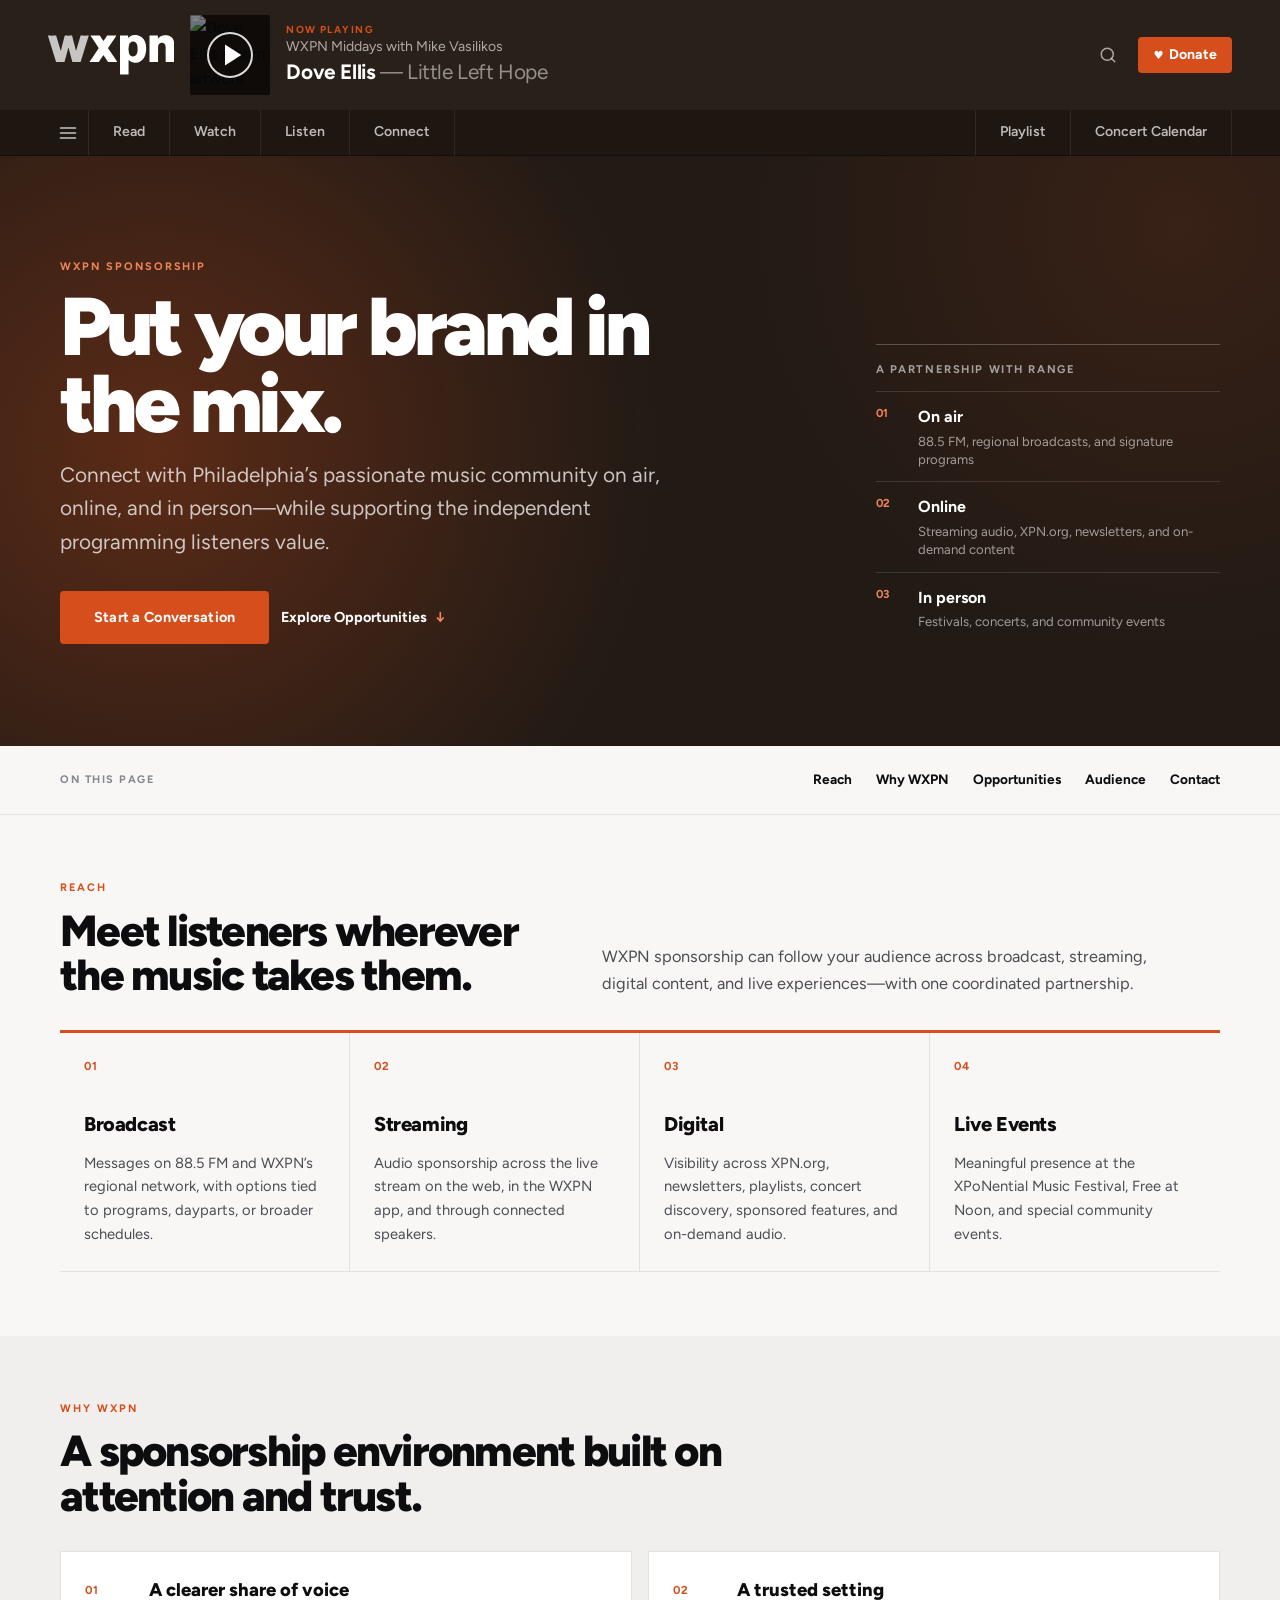
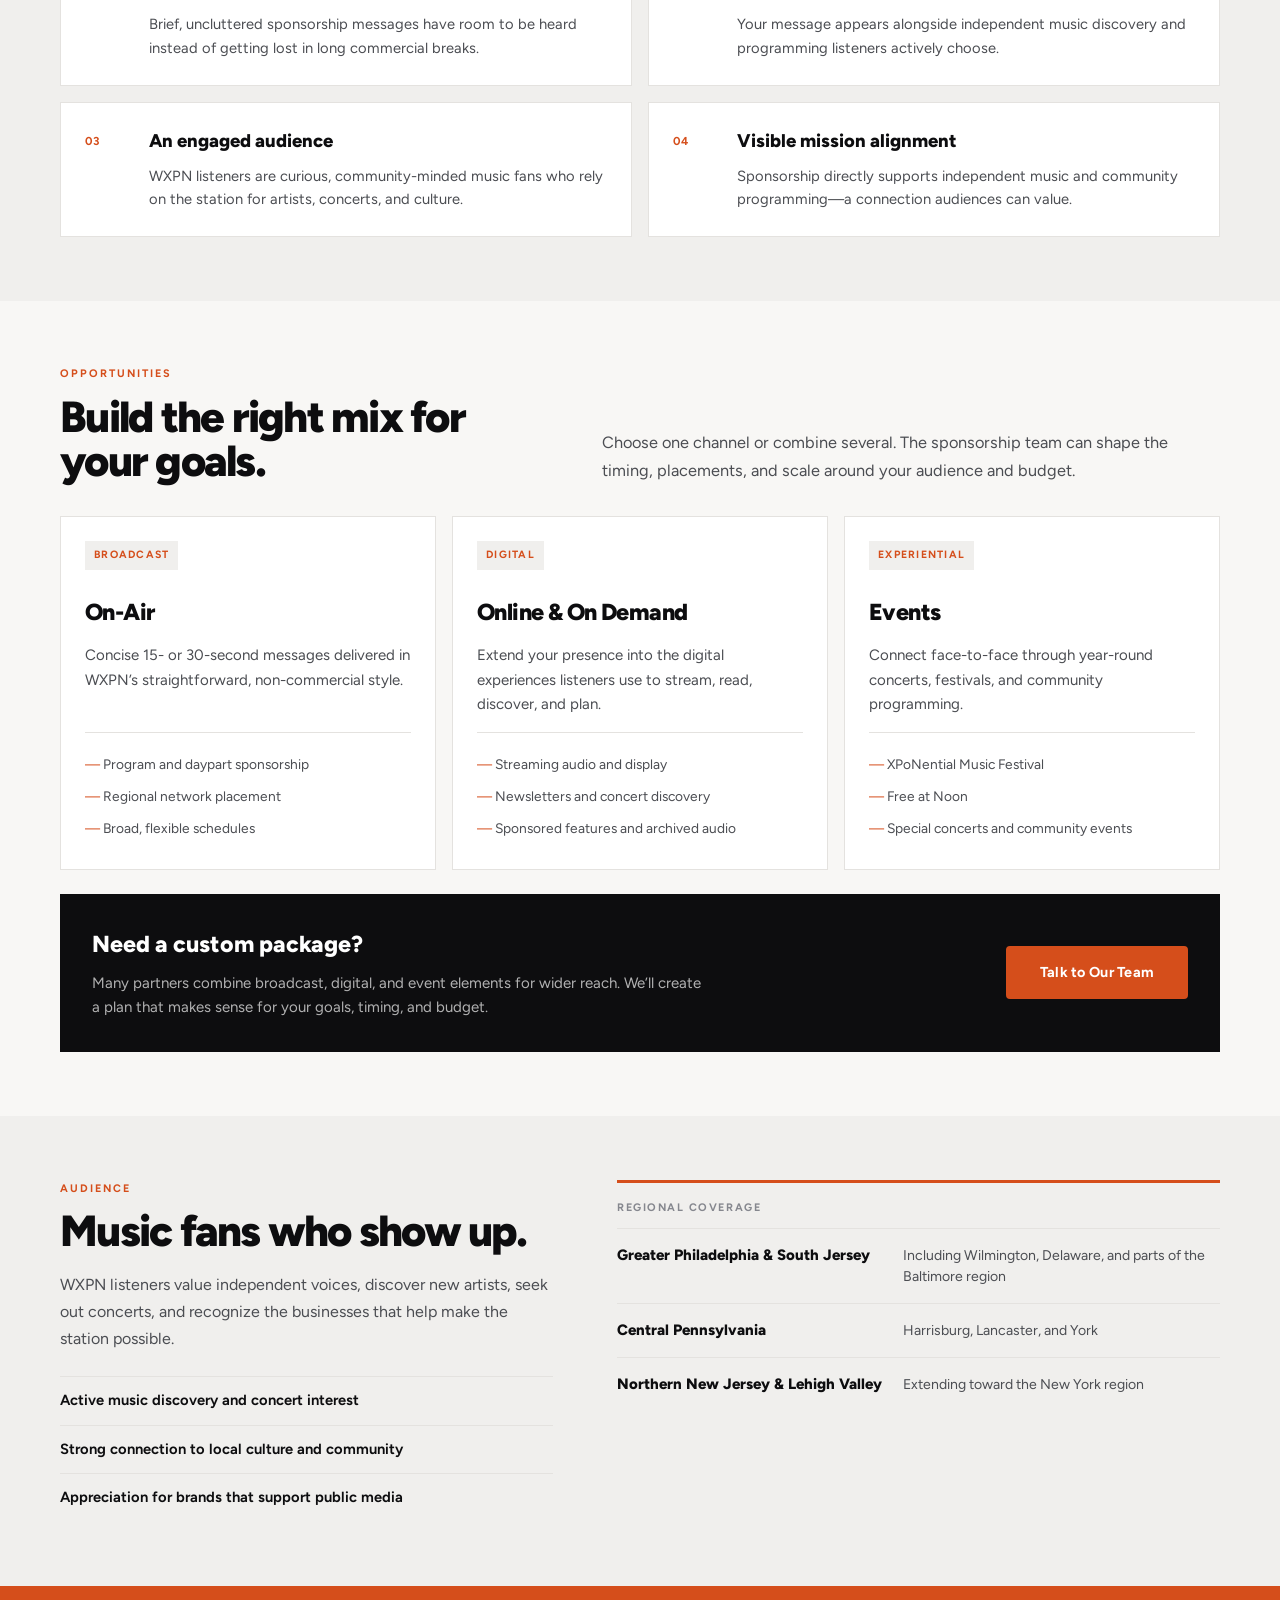
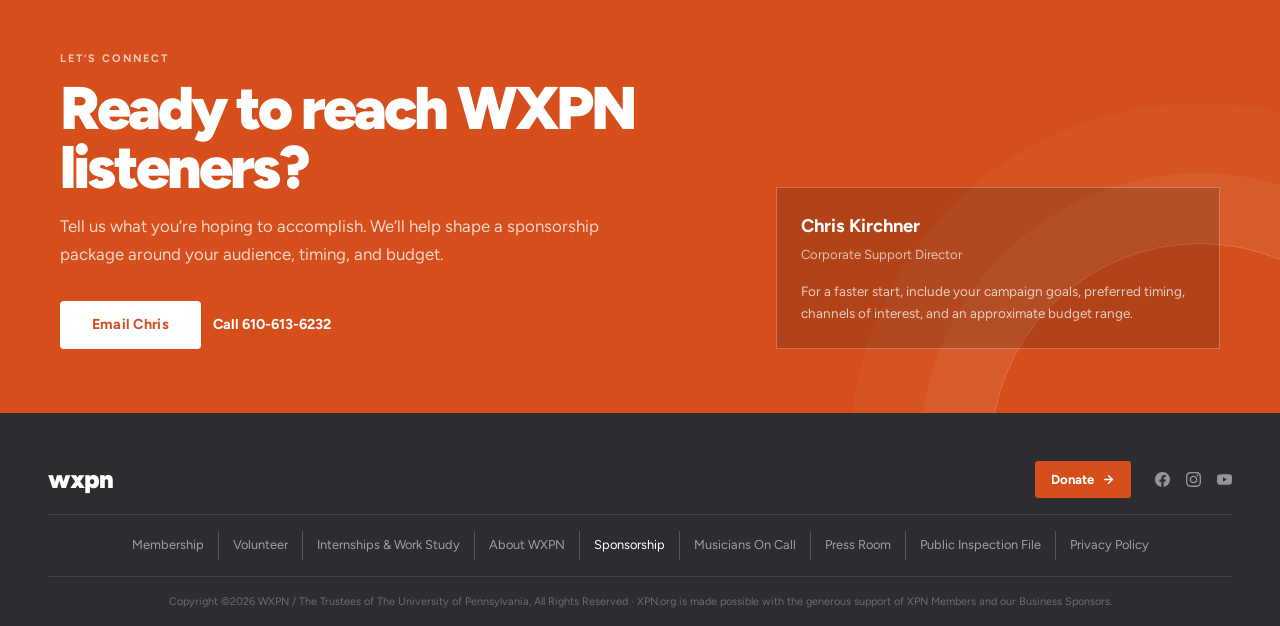
==== commit da25c9d7: "Consolidate sponsorship pages" ====
--- a/business-support/index.html
+++ b/business-support/index.html
@@ -3,563 +3,15 @@
 <head>
 <meta charset="UTF-8">
 <meta name="viewport" content="width=device-width, initial-scale=1.0">
-<title>Business Support | WXPN 88.5</title>
-<link rel="preconnect" href="https://fonts.googleapis.com">
-<link rel="preconnect" href="https://fonts.gstatic.com" crossorigin>
-<link href="https://fonts.googleapis.com/css2?family=Figtree:wght@400;500;600;700;800&display=swap" rel="stylesheet">
-<link rel="stylesheet" href="../assets/css/site.css">
-<style>
-
-
-  /* ══════════════════════════════════════
-     BUSINESS SUPPORT — page styles
-     ══════════════════════════════════════ */
-
-  /* Narrower content wrap inside the global 1360px container */
-  .bs-wrap { max-width: 1100px; margin: 0 auto; }
-
-  .bs-section { padding: var(--s8) 0; }
-  .bs-section--alt { background: var(--cream-dark); }
-
-  .bs-eyebrow { font-size: 0.62rem; font-weight: 700; letter-spacing: 0.18em; text-transform: uppercase; color: var(--xpn-red); margin-bottom: var(--s3); display: block; }
-
-  .bs-h2 { font-size: clamp(1.75rem, 3vw, 2.5rem); font-weight: 800; letter-spacing: -0.03em; line-height: 1.1; color: var(--ink); margin-bottom: var(--s6); padding-bottom: var(--s4); border-bottom: 2px solid var(--ink); display: inline-block; }
-
-  .bs-intro { font-size: 1rem; color: var(--ink-light); margin-bottom: var(--s6); max-width: 640px; line-height: 1.7; }
-
-  /* Hero */
-  .bs-hero { background: #292119; padding: var(--s9) 0 var(--s8); position: relative; overflow: hidden; }
-  .bs-hero::before { content: ''; position: absolute; inset: 0; background: radial-gradient(circle at 15% 55%, rgba(213,78,27,0.22) 0%, transparent 55%), radial-gradient(circle at 88% 20%, rgba(213,78,27,0.09) 0%, transparent 45%); pointer-events: none; }
-  .bs-hero .container { position: relative; z-index: 1; }
-  .bs-hero__h1 { font-size: clamp(2rem, 4vw, 3.25rem); font-weight: 800; letter-spacing: -0.03em; line-height: 1.1; color: #fff; max-width: 820px; margin-bottom: var(--s4); }
-  .bs-hero__sub { font-size: 1.075rem; color: rgba(255,255,255,0.7); max-width: 580px; line-height: 1.65; margin-bottom: var(--s6); }
-  .bs-hero__btn { display: inline-flex; align-items: center; gap: var(--s2); background: var(--xpn-red); color: #fff; font-weight: 700; font-size: 0.9rem; letter-spacing: 0.02em; padding: 0.9em 2.2em; border-radius: 4px; transition: background 0.15s, transform 0.15s; }
-  .bs-hero__btn:hover { background: var(--xpn-red-hover); transform: translateY(-1px); }
-
-  /* Stats grid */
-  .bs-stats-grid { display: grid; grid-template-columns: repeat(3, 1fr); gap: var(--s6); margin-top: var(--s5); }
-  .bs-stat { display: flex; gap: var(--s4); align-items: flex-start; }
-  .bs-stat__icon { flex-shrink: 0; width: 52px; height: 52px; border-radius: 50%; border: 1.5px solid var(--ink-faint); display: flex; align-items: center; justify-content: center; color: var(--ink-light); }
-  .bs-stat__icon svg { width: 26px; height: 26px; }
-  .bs-stat__text { flex: 1; padding-top: var(--s2); font-size: 0.95rem; font-weight: 600; color: var(--ink); line-height: 1.45; }
-
-  /* Two-col layout */
-  .bs-two-col { display: grid; grid-template-columns: 1fr 1fr; gap: var(--s8); align-items: start; }
-  .bs-two-col h3 { font-size: 1.15rem; font-weight: 700; color: var(--ink); margin-bottom: var(--s4); letter-spacing: -0.01em; }
-
-  /* Stats list */
-  .bs-list { list-style: none; padding: 0; }
-  .bs-list li { padding: var(--s3) 0; border-bottom: 1px solid var(--ink-faint); font-size: 0.93rem; color: var(--ink-light); line-height: 1.5; }
-  .bs-list li:last-child { border-bottom: none; }
-  .bs-list strong { color: var(--ink); font-weight: 700; }
-  .bs-list .muted { color: var(--ink-muted); font-size: 0.875em; }
-
-  /* Coverage */
-  .bs-coverage { margin-top: var(--s6); padding-top: var(--s6); border-top: 1px solid var(--ink-faint); }
-  .bs-coverage h3 { font-size: 1.15rem; font-weight: 700; color: var(--ink); margin-bottom: var(--s4); letter-spacing: -0.01em; }
-  .bs-coverage-grid { display: flex; flex-direction: column; gap: var(--s3); margin-top: var(--s4); }
-  .bs-coverage-item { background: var(--white); padding: var(--s4) var(--s5); border-radius: 3px; border-left: 3px solid var(--xpn-red); display: flex; align-items: baseline; gap: var(--s4); box-shadow: 0 1px 4px rgba(0,0,0,0.05); }
-  .bs-coverage-item h4 { color: var(--ink); font-size: 0.95rem; font-weight: 700; min-width: 240px; flex-shrink: 0; line-height: 1.4; margin: 0; }
-  .bs-coverage-item p { color: var(--ink-light); font-size: 0.9rem; margin: 0; line-height: 1.55; }
-
-  /* Benefits */
-  .bs-benefits-grid { display: grid; grid-template-columns: repeat(2, 1fr); gap: var(--s5); margin-top: var(--s5); }
-  .bs-benefit { background: var(--white); padding: var(--s5); border-radius: 3px; box-shadow: 0 1px 5px rgba(0,0,0,0.05); border-top: 3px solid var(--xpn-red); }
-  .bs-benefit h3 { font-size: 1.1rem; font-weight: 700; color: var(--ink); margin-bottom: var(--s3); }
-  .bs-benefit p { color: var(--ink-light); font-size: 0.925rem; line-height: 1.65; margin: 0; }
-
-  /* Opportunity blocks */
-  .bs-opportunity { padding-bottom: var(--s6); margin-bottom: var(--s6); border-bottom: 1px solid var(--ink-faint); }
-  .bs-opportunity:last-child { border-bottom: none; margin-bottom: 0; padding-bottom: 0; }
-  .bs-opportunity h3 { font-size: 1.2rem; font-weight: 700; color: var(--ink); margin-bottom: var(--s3); letter-spacing: -0.01em; }
-  .bs-opportunity p { color: var(--ink-light); font-size: 0.95rem; line-height: 1.65; }
-  .bs-opportunity ul { padding-left: var(--s5); margin: var(--s3) 0; }
-  .bs-opportunity ul li { margin-bottom: var(--s2); color: var(--ink-light); font-size: 0.93rem; line-height: 1.6; }
-  .bs-opportunity ul strong { color: var(--ink); font-weight: 700; }
-  .bs-highlight { background: var(--cream-deep); padding: var(--s4) var(--s5); border-left: 3px solid var(--xpn-red); border-radius: 0 3px 3px 0; font-style: italic; color: var(--ink-light); margin: var(--s4) 0; font-size: 0.95rem; line-height: 1.65; }
-  .bs-custom-pkg { background: var(--white); border: 1.5px solid var(--ink-faint); padding: var(--s5) var(--s6); border-radius: 3px; }
-  .bs-custom-pkg h3 { font-size: 1.2rem; font-weight: 700; color: var(--ink); margin-bottom: var(--s3); letter-spacing: -0.01em; }
-  .bs-custom-pkg p { color: var(--ink-light); font-size: 0.95rem; line-height: 1.65; margin: 0; }
-
-  /* Contact */
-  .bs-contact-wrap { display: grid; grid-template-columns: 1fr 1.65fr; gap: var(--s7); align-items: start; margin-top: var(--s6); }
-  .bs-contact-intro p { color: var(--ink-light); font-size: 0.975rem; line-height: 1.7; margin-bottom: var(--s5); }
-  .bs-contact-person { background: var(--white); padding: var(--s5); border-radius: 3px; border-left: 3px solid var(--xpn-red); box-shadow: 0 1px 5px rgba(0,0,0,0.06); }
-  .bs-contact-person strong { font-size: 1rem; font-weight: 700; color: var(--ink); display: block; margin-bottom: 2px; }
-  .bs-contact-person .bs-title { font-size: 0.875rem; color: var(--ink-muted); display: block; margin-bottom: var(--s4); }
-  .bs-contact-links { display: flex; flex-direction: column; gap: var(--s2); }
-  .bs-contact-links a { color: var(--xpn-red); font-weight: 600; font-size: 0.9rem; transition: color 0.15s; }
-  .bs-contact-links a:hover { color: var(--xpn-red-hover); }
-
-  /* Form */
-  .bs-form-box { background: var(--white); padding: var(--s6); border-radius: 3px; border: 1px solid var(--ink-faint); box-shadow: 0 1px 6px rgba(0,0,0,0.05); }
-  form { display: flex; flex-direction: column; gap: var(--s4); }
-  .bs-form-row { display: grid; grid-template-columns: 1fr 1fr; gap: var(--s4); }
-  .bs-form-group { display: flex; flex-direction: column; gap: var(--s2); }
-  label { font-size: 0.8rem; font-weight: 600; color: var(--ink-light); letter-spacing: 0.02em; }
-  input, textarea { padding: 0.8rem var(--s4); border: 1.5px solid var(--ink-faint); border-radius: 3px; font-family: var(--font); font-size: 0.9rem; color: var(--ink); background: var(--cream); transition: border-color 0.15s, background 0.15s; }
-  input:focus, textarea:focus { outline: none; border-color: var(--xpn-red); background: var(--white); }
-  textarea { resize: vertical; min-height: 100px; }
-  .bs-btn { align-self: flex-start; display: inline-flex; align-items: center; gap: var(--s2); background: var(--xpn-red); color: #fff; font-weight: 700; font-size: 0.9rem; letter-spacing: 0.02em; padding: 0.9em 2.2em; border: none; border-radius: 4px; transition: background 0.15s, transform 0.15s; font-family: var(--font); }
-  .bs-btn:hover { background: var(--xpn-red-hover); transform: translateY(-1px); }
-
-  /* ══════════════════════════════════════
-     RESPONSIVE
-     ══════════════════════════════════════ */
-  @media (max-width: 1024px) {
-    .bs-stats-grid { grid-template-columns: repeat(2, 1fr); }
-    .bs-benefits-grid { gap: var(--s4); }
-  }
-
-  @media (max-width: 768px) {
-    /* Page sections */
-    .bs-hero { padding: var(--s8) 0 var(--s7); }
-    .bs-section { padding: var(--s6) 0; }
-    .bs-two-col { grid-template-columns: 1fr; gap: var(--s6); }
-    .bs-stats-grid { grid-template-columns: 1fr; gap: var(--s4); }
-    .bs-benefits-grid { grid-template-columns: 1fr; }
-    .bs-contact-wrap { grid-template-columns: 1fr; gap: var(--s5); }
-    .bs-form-row { grid-template-columns: 1fr; }
-    .bs-form-box { padding: var(--s4); }
-    .bs-coverage-item { flex-direction: column; gap: var(--s2); }
-    .bs-coverage-item h4 { min-width: auto; }
-
-  }
-
-  @media (max-width: 390px) { .container { padding: 0 var(--s3); } }
-</style>
-<script src="../assets/js/site.js" defer></script>
+<meta name="robots" content="noindex">
+<meta http-equiv="refresh" content="0; url=../sponsorship/">
+<link rel="canonical" href="https://alex-colemankime.github.io/xpn-redesign/sponsorship/">
+<title>Sponsorship | WXPN 88.5</title>
+<script>
+  window.location.replace('../sponsorship/' + window.location.search + window.location.hash);
+</script>
 </head>
 <body>
-
-<a class="skip-link" href="#main-content">Skip to main content</a>
-
-<!-- ═════════════ HEADER (exact from redesign) ═════════════ -->
-<header class="site-header">
-
-  <div class="header-row1">
-    <div class="container header-row1__inner">
-
-      <a href="../" class="header-logo">
-        <svg viewBox="0 0 196 62" xmlns="http://www.w3.org/2000/svg"><g fill="#FFFFFF" fill-rule="evenodd"><path d="M138.902234,21.2979581 C138.902234,21.0187442 138.913866,20.7395303 138.900489,20.4608993 C138.774281,17.8372213 138.445676,15.2607591 137.052157,12.9518525 C135.200916,9.88574581 131.063397,9.04285793 128.258329,11.1838864 C126.704287,12.3701083 125.951112,14.0716226 125.492228,15.9077892 C124.603539,19.465289 124.580857,23.0571805 125.250863,26.6467404 C125.600406,28.5184644 126.237261,30.2969229 127.634269,31.6772538 C130.471326,34.4787193 135.406222,33.6200929 137.375528,29.9862318 C138.850471,27.2663737 138.990637,24.297613 138.902234,21.2979581 L138.902234,21.2979581 Z M137.758804,0.000174873004 C138.099041,0.28638369 138.536406,0.224012319 138.927824,0.316695011 C144.453628,1.62824254 148.115979,5.08140147 150.247551,10.2553108 C151.877201,14.2086065 152.259314,18.3700011 152.12729,22.5978474 C151.998756,26.7405889 151.253723,30.7457636 149.327456,34.4629808 C145.861106,41.153039 139.272133,44.0081322 132.432489,42.6027362 C129.764679,42.053635 127.488287,40.7712329 125.478851,38.9653777 C125.33345,38.8342229 125.215967,38.5526774 124.987397,38.6686765 C124.773949,38.7765149 124.905973,39.0510655 124.905973,39.2457574 C124.896667,46.2861446 124.88678,53.3259488 124.910044,60.366336 C124.91237,61.0460091 124.71986,61.215053 124.05567,61.2109726 C120.125201,61.1847416 116.194732,61.1975657 112.263682,61.222668 C111.759433,61.2255453 111.653581,61.0576673 111.654163,60.5825956 C111.66405,40.9542667 111.663468,21.3253548 111.650091,1.69702593 C111.650091,1.14559305 111.752453,0.933413806 112.367789,0.938659996 C116.089462,0.969554227 119.811136,0.968971317 123.532228,0.939242906 C124.135931,0.933996716 124.284821,1.12111083 124.258068,1.68711646 C124.215611,2.58712952 124.246436,3.49064004 124.246436,4.37491453 C124.515718,4.48216997 124.599468,4.28398057 124.701249,4.19188079 C127.18818,1.93835067 130.083979,0.573175417 133.411907,0.134244176 C133.524157,0.119088516 133.646293,0.123168886 133.710851,0.000174873004 L137.758804,0.000174873004 Z"/><path d="M19.7668617,24.6345933 C20.331016,23.0543242 20.6183276,21.5241854 21.0161436,20.0272725 C21.6780071,17.5359151 22.2817104,15.0288192 22.9255442,12.5327985 C23.8654136,8.88902798 24.8297104,5.25166948 25.7521318,1.6032357 C25.8725234,1.12816404 26.0446777,0.957371408 26.5367134,0.960285958 C29.9559537,0.978356168 33.3751941,0.976607438 36.7944344,0.959678021 C37.2556451,0.957371408 37.4376866,1.11767166 37.5487727,1.562432 C38.7468736,6.36502761 39.964749,11.1617941 41.1808795,15.9591435 C41.8776392,18.7052326 42.5807964,21.449573 43.2839537,24.1933304 C43.3118706,24.3023346 43.3706125,24.4037609 43.4851881,24.6724824 C43.8294967,23.4955871 44.1249507,22.4650022 44.4314552,21.4379148 C45.455657,18.0074893 46.4943988,14.5811443 47.5075501,11.1478043 C48.3369151,8.33934383 49.1389448,5.52388846 49.9502801,2.71076473 C50.066019,2.31030555 50.1666362,1.905766 50.2742326,1.50297518 C50.3684522,1.15089753 50.5522386,0.959120138 50.9616866,0.960285958 C54.8229448,0.972527068 58.684203,0.971361248 62.5454611,0.963200508 C63.0223751,0.962034688 63.1607964,1.09610399 63.007835,1.58516549 C61.7015561,5.75588665 60.4098172,9.93185399 59.121568,14.1084042 C58.0531644,17.5720556 57.0033721,21.040953 55.9308973,24.5028556 C54.5001555,29.1195029 53.0537104,33.731487 51.6171525,38.3469685 C51.3059953,39.3466591 50.9901852,40.345184 50.708108,41.3524525 C50.5836451,41.796047 50.3882267,41.9913219 49.8892119,41.9884073 C46.0744819,41.9685884 42.2597519,41.9779149 38.445022,41.9831611 C38.1030398,41.9831611 37.8093306,41.977332 37.6953365,41.550059 C36.8147905,38.2496225 35.9191228,34.9532664 35.0315976,31.6539957 C33.9690101,27.7041974 32.9104938,23.7526504 31.8490694,19.8022693 C31.8252237,19.7154157 31.786838,19.6320595 31.701924,19.4006443 C31.4454374,20.2487783 31.2098884,20.9628431 31.0133068,21.6874003 C29.9018647,25.7916697 28.798565,29.8988536 27.6946837,34.0060376 C27.0560843,36.3819788 26.4081792,38.7550055 25.7957519,41.1379416 C25.6404641,41.7424193 25.4049151,42.0053117 24.7157163,41.9984526 C20.9242504,41.958096 17.1327846,41.9703371 13.3413187,41.9895731 C12.8440487,41.9919048 12.5962861,41.8537551 12.4439062,41.3594474 C10.2425412,34.2257947 8.0272178,27.0962223 5.80607834,19.9683986 C4.68474896,16.3712609 3.53841068,12.782284 2.41417329,9.18631208 C1.62319407,6.6553168 0.860131751,4.11616078 0.0627548961,1.58808004 C-0.0890433234,1.10776219 0.0249507418,0.962617598 0.515823145,0.963783418 C4.37708131,0.974275798 8.23833947,0.974275798 12.0995976,0.962617598 C12.5084641,0.961451778 12.726565,1.07745087 12.8487015,1.49598026 C13.7589092,4.61688048 14.6888914,7.7319516 15.6177104,10.8470227 C16.9460902,15.3039527 18.2785412,19.7602997 19.6104107,24.2160639 C19.640654,24.3180731 19.6848558,24.416002 19.7668617,24.6345933" opacity="0.746117001"/><path d="M170.413799,5.79476675 C171.615972,4.45057625 172.734974,3.33896685 174.081384,2.4803404 C177.249954,0.461140112 180.730262,-0.0424941401 184.388541,0.3614625 C186.813823,0.629601107 189.043687,1.43751439 190.996126,2.93559312 C193.77793,5.07079251 195.065598,7.99175459 195.409325,11.4064415 C195.563449,12.9389119 195.584969,14.4754627 195.584969,16.0137622 C195.583224,24.4047519 195.577408,32.7963244 195.597201,41.1873141 C195.598927,41.8057816 195.481443,42.0156292 194.809111,42.0093592 C190.925752,41.9730768 187.04123,41.978323 183.157871,42.0063027 C182.557657,42.0098001 182.373289,41.8833087 182.375615,41.246188 C182.400043,34.5100799 182.414001,27.7733888 182.370963,21.0372807 C182.359912,19.3450929 182.388411,17.6307546 181.933598,15.9682952 C181.123426,13.0071124 178.592292,11.4554059 175.578428,12.0732905 C172.537811,12.6958384 170.990749,14.5180151 170.719722,17.8475971 C170.632482,18.9149054 170.583627,19.9880427 170.581882,21.0588484 C170.57025,27.7949565 170.568506,34.5316476 170.589443,41.2677557 C170.59177,41.842505 170.458001,42.0098001 169.86942,42.0063027 C165.915687,41.978323 161.961954,41.9812375 158.008221,42.0004736 C157.493503,42.0028052 157.343449,41.8786454 157.344029,41.3417853 C157.361479,28.1487829 157.363224,14.9557805 157.346357,1.76277817 C157.345776,1.14431065 157.473147,0.933297224 158.13501,0.938543414 C161.995687,0.971769285 165.856363,0.964191455 169.71704,0.943789604 C170.24688,0.940875054 170.448114,1.0539596 170.427758,1.63162342 C170.382393,2.95074878 170.413799,4.27162288 170.413799,5.79476675"/><path d="M106.018668,0.951892054 C105.428923,1.84316147 104.938633,2.59744702 104.435547,3.34298893 C100.751677,8.79902667 97.0689709,14.2562302 93.371143,19.7023585 C93.0983715,20.1039835 93.0721994,20.3884436 93.3531134,20.8046413 C95.4858493,23.9686769 97.5924131,27.1507827 99.7082825,30.3258935 C102.185909,34.0431107 104.664698,37.7597449 107.139998,41.477545 C107.22433,41.6040365 107.40579,41.7241159 107.291214,41.9019035 C107.187689,42.0627866 106.994597,41.9875913 106.840472,41.9881742 C102.397612,41.9910887 97.9547513,41.9852596 93.5118908,42.0015811 C93.1204724,42.0033298 92.9355228,41.8342859 92.7412677,41.5410822 C90.609695,38.3199214 88.4664902,35.1075044 86.3285199,31.890424 C85.863238,31.1903491 85.8754516,31.1920978 85.420057,31.8764341 C83.2797602,35.0911829 81.1295763,38.2989367 78.9991668,41.5212632 C78.7665258,41.8739238 78.5193448,42.0004153 78.0976831,41.9986665 C73.6548226,41.9840938 69.211962,41.9916716 64.7691015,41.9875913 C64.595784,41.9870083 64.3654694,42.0936809 64.2555466,41.9036522 C64.1357365,41.6949704 64.3805911,41.5760568 64.4748107,41.4349926 C67.6800214,36.6364773 70.8927929,31.8432083 74.103238,27.0487734 C75.5008285,24.9613726 76.8844605,22.8646453 78.3029887,20.7924002 C78.5885555,20.3744537 78.5484249,20.0981544 78.2785614,19.6953636 C74.2503834,13.6861442 70.2390718,7.66526669 66.2306682,1.64322333 C66.1091134,1.4607725 65.8281994,1.2806533 65.9503359,1.05273549 C66.0718908,0.825983491 66.3731608,0.961801524 66.5935881,0.961218614 C70.8974457,0.955389514 75.2007217,0.966464804 79.503416,0.941399673 C80.0815288,0.938485123 80.4159501,1.10986067 80.7346682,1.6065 C82.3933982,4.18704263 84.0974932,6.73843977 85.8562588,9.4064189 C86.5309175,8.40439659 87.1602113,7.4734893 87.7854338,6.54083327 C88.9393329,4.82066582 90.0967217,3.1022471 91.2360807,1.37333599 C91.4041638,1.11918723 91.55887,0.947811684 91.8868938,0.947811684 C96.5373864,0.953640784 101.188461,0.951892054 106.018668,0.951892054"/></g></svg>
-      </a>
-
-      <div class="header-album-wrap">
-        <div class="header-album-art">
-          <img src="https://i.scdn.co/image/ab67616d00001e02305780793d5f230df33937b6" alt="Dove Ellis - Blizzard album art">
-        </div>
-        <button class="header-play-btn" aria-label="Play live stream">
-          <svg viewBox="0 0 24 24" fill="currentColor" stroke="none"><polygon points="6 3 20 12 6 21 6 3"/></svg>
-        </button>
-      </div>
-
-      <div class="header-np-info">
-        <span class="header-np-info__label">Now Playing</span>
-        <span class="header-np-info__show">WXPN Middays with Mike Vasilikos</span>
-        <span class="header-np-info__track"><strong>Dove Ellis</strong> <span>&mdash; Little Left Hope</span></span>
-      </div>
-
-      <div class="header-row1__right">
-        <button class="header-search-btn" aria-label="Search">
-          <svg viewBox="0 0 24 24" fill="none" stroke="currentColor" stroke-width="2" stroke-linecap="round" stroke-linejoin="round"><circle cx="11" cy="11" r="8"/><line x1="21" y1="21" x2="16.65" y2="16.65"/></svg>
-        </button>
-        <a href="https://xpn.org/support/" class="nav-donate">Donate</a>
-        <button class="header-menu-btn header-menu-btn--row1" aria-label="Open menu" aria-expanded="false" aria-controls="header-drawer" data-drawer-open>
-          <svg viewBox="0 0 24 24" fill="none" stroke="currentColor" stroke-width="2" stroke-linecap="round" stroke-linejoin="round"><line x1="3" y1="6" x2="21" y2="6"/><line x1="3" y1="12" x2="21" y2="12"/><line x1="3" y1="18" x2="21" y2="18"/></svg>
-        </button>
-      </div>
-
-    </div>
-  </div>
-
-  <div class="header-row2">
-    <div class="container header-row2__inner">
-
-      <button class="header-menu-btn" aria-label="Open menu" aria-expanded="false" aria-controls="header-drawer" data-drawer-open>
-        <svg viewBox="0 0 24 24" fill="none" stroke="currentColor" stroke-width="2" stroke-linecap="round" stroke-linejoin="round"><line x1="3" y1="6" x2="21" y2="6"/><line x1="3" y1="12" x2="21" y2="12"/><line x1="3" y1="18" x2="21" y2="18"/></svg>
-      </button>
-
-      <a href="../" class="header-logo header-logo--nav" aria-hidden="true" tabindex="-1">
-        <svg viewBox="0 0 196 62" xmlns="http://www.w3.org/2000/svg"><g fill="#FFFFFF" fill-rule="evenodd"><path d="M138.902234,21.2979581 C138.902234,21.0187442 138.913866,20.7395303 138.900489,20.4608993 C138.774281,17.8372213 138.445676,15.2607591 137.052157,12.9518525 C135.200916,9.88574581 131.063397,9.04285793 128.258329,11.1838864 C126.704287,12.3701083 125.951112,14.0716226 125.492228,15.9077892 C124.603539,19.465289 124.580857,23.0571805 125.250863,26.6467404 C125.600406,28.5184644 126.237261,30.2969229 127.634269,31.6772538 C130.471326,34.4787193 135.406222,33.6200929 137.375528,29.9862318 C138.850471,27.2663737 138.990637,24.297613 138.902234,21.2979581 L138.902234,21.2979581 Z M137.758804,0.000174873004 C138.099041,0.28638369 138.536406,0.224012319 138.927824,0.316695011 C144.453628,1.62824254 148.115979,5.08140147 150.247551,10.2553108 C151.877201,14.2086065 152.259314,18.3700011 152.12729,22.5978474 C151.998756,26.7405889 151.253723,30.7457636 149.327456,34.4629808 C145.861106,41.153039 139.272133,44.0081322 132.432489,42.6027362 C129.764679,42.053635 127.488287,40.7712329 125.478851,38.9653777 C125.33345,38.8342229 125.215967,38.5526774 124.987397,38.6686765 C124.773949,38.7765149 124.905973,39.0510655 124.905973,39.2457574 C124.896667,46.2861446 124.88678,53.3259488 124.910044,60.366336 C124.91237,61.0460091 124.71986,61.215053 124.05567,61.2109726 C120.125201,61.1847416 116.194732,61.1975657 112.263682,61.222668 C111.759433,61.2255453 111.653581,61.0576673 111.654163,60.5825956 C111.66405,40.9542667 111.663468,21.3253548 111.650091,1.69702593 C111.650091,1.14559305 111.752453,0.933413806 112.367789,0.938659996 C116.089462,0.969554227 119.811136,0.968971317 123.532228,0.939242906 C124.135931,0.933996716 124.284821,1.12111083 124.258068,1.68711646 C124.215611,2.58712952 124.246436,3.49064004 124.246436,4.37491453 C124.515718,4.48216997 124.599468,4.28398057 124.701249,4.19188079 C127.18818,1.93835067 130.083979,0.573175417 133.411907,0.134244176 C133.524157,0.119088516 133.646293,0.123168886 133.710851,0.000174873004 L137.758804,0.000174873004 Z"/><path d="M19.7668617,24.6345933 C20.331016,23.0543242 20.6183276,21.5241854 21.0161436,20.0272725 C21.6780071,17.5359151 22.2817104,15.0288192 22.9255442,12.5327985 C23.8654136,8.88902798 24.8297104,5.25166948 25.7521318,1.6032357 C25.8725234,1.12816404 26.0446777,0.957371408 26.5367134,0.960285958 C29.9559537,0.978356168 33.3751941,0.976607438 36.7944344,0.959678021 C37.2556451,0.957371408 37.4376866,1.11767166 37.5487727,1.562432 C38.7468736,6.36502761 39.964749,11.1617941 41.1808795,15.9591435 C41.8776392,18.7052326 42.5807964,21.449573 43.2839537,24.1933304 C43.3118706,24.3023346 43.3706125,24.4037609 43.4851881,24.6724824 C43.8294967,23.4955871 44.1249507,22.4650022 44.4314552,21.4379148 C45.455657,18.0074893 46.4943988,14.5811443 47.5075501,11.1478043 C48.3369151,8.33934383 49.1389448,5.52388846 49.9502801,2.71076473 C50.066019,2.31030555 50.1666362,1.905766 50.2742326,1.50297518 C50.3684522,1.15089753 50.5522386,0.959120138 50.9616866,0.960285958 C54.8229448,0.972527068 58.684203,0.971361248 62.5454611,0.963200508 C63.0223751,0.962034688 63.1607964,1.09610399 63.007835,1.58516549 C61.7015561,5.75588665 60.4098172,9.93185399 59.121568,14.1084042 C58.0531644,17.5720556 57.0033721,21.040953 55.9308973,24.5028556 C54.5001555,29.1195029 53.0537104,33.731487 51.6171525,38.3469685 C51.3059953,39.3466591 50.9901852,40.345184 50.708108,41.3524525 C50.5836451,41.796047 50.3882267,41.9913219 49.8892119,41.9884073 C46.0744819,41.9685884 42.2597519,41.9779149 38.445022,41.9831611 C38.1030398,41.9831611 37.8093306,41.977332 37.6953365,41.550059 C36.8147905,38.2496225 35.9191228,34.9532664 35.0315976,31.6539957 C33.9690101,27.7041974 32.9104938,23.7526504 31.8490694,19.8022693 C31.8252237,19.7154157 31.786838,19.6320595 31.701924,19.4006443 C31.4454374,20.2487783 31.2098884,20.9628431 31.0133068,21.6874003 C29.9018647,25.7916697 28.798565,29.8988536 27.6946837,34.0060376 C27.0560843,36.3819788 26.4081792,38.7550055 25.7957519,41.1379416 C25.6404641,41.7424193 25.4049151,42.0053117 24.7157163,41.9984526 C20.9242504,41.958096 17.1327846,41.9703371 13.3413187,41.9895731 C12.8440487,41.9919048 12.5962861,41.8537551 12.4439062,41.3594474 C10.2425412,34.2257947 8.0272178,27.0962223 5.80607834,19.9683986 C4.68474896,16.3712609 3.53841068,12.782284 2.41417329,9.18631208 C1.62319407,6.6553168 0.860131751,4.11616078 0.0627548961,1.58808004 C-0.0890433234,1.10776219 0.0249507418,0.962617598 0.515823145,0.963783418 C4.37708131,0.974275798 8.23833947,0.974275798 12.0995976,0.962617598 C12.5084641,0.961451778 12.726565,1.07745087 12.8487015,1.49598026 C13.7589092,4.61688048 14.6888914,7.7319516 15.6177104,10.8470227 C16.9460902,15.3039527 18.2785412,19.7602997 19.6104107,24.2160639 C19.640654,24.3180731 19.6848558,24.416002 19.7668617,24.6345933" opacity="0.746117001"/><path d="M170.413799,5.79476675 C171.615972,4.45057625 172.734974,3.33896685 174.081384,2.4803404 C177.249954,0.461140112 180.730262,-0.0424941401 184.388541,0.3614625 C186.813823,0.629601107 189.043687,1.43751439 190.996126,2.93559312 C193.77793,5.07079251 195.065598,7.99175459 195.409325,11.4064415 C195.563449,12.9389119 195.584969,14.4754627 195.584969,16.0137622 C195.583224,24.4047519 195.577408,32.7963244 195.597201,41.1873141 C195.598927,41.8057816 195.481443,42.0156292 194.809111,42.0093592 C190.925752,41.9730768 187.04123,41.978323 183.157871,42.0063027 C182.557657,42.0098001 182.373289,41.8833087 182.375615,41.246188 C182.400043,34.5100799 182.414001,27.7733888 182.370963,21.0372807 C182.359912,19.3450929 182.388411,17.6307546 181.933598,15.9682952 C181.123426,13.0071124 178.592292,11.4554059 175.578428,12.0732905 C172.537811,12.6958384 170.990749,14.5180151 170.719722,17.8475971 C170.632482,18.9149054 170.583627,19.9880427 170.581882,21.0588484 C170.57025,27.7949565 170.568506,34.5316476 170.589443,41.2677557 C170.59177,41.842505 170.458001,42.0098001 169.86942,42.0063027 C165.915687,41.978323 161.961954,41.9812375 158.008221,42.0004736 C157.493503,42.0028052 157.343449,41.8786454 157.344029,41.3417853 C157.361479,28.1487829 157.363224,14.9557805 157.346357,1.76277817 C157.345776,1.14431065 157.473147,0.933297224 158.13501,0.938543414 C161.995687,0.971769285 165.856363,0.964191455 169.71704,0.943789604 C170.24688,0.940875054 170.448114,1.0539596 170.427758,1.63162342 C170.382393,2.95074878 170.413799,4.27162288 170.413799,5.79476675"/><path d="M106.018668,0.951892054 C105.428923,1.84316147 104.938633,2.59744702 104.435547,3.34298893 C100.751677,8.79902667 97.0689709,14.2562302 93.371143,19.7023585 C93.0983715,20.1039835 93.0721994,20.3884436 93.3531134,20.8046413 C95.4858493,23.9686769 97.5924131,27.1507827 99.7082825,30.3258935 C102.185909,34.0431107 104.664698,37.7597449 107.139998,41.477545 C107.22433,41.6040365 107.40579,41.7241159 107.291214,41.9019035 C107.187689,42.0627866 106.994597,41.9875913 106.840472,41.9881742 C102.397612,41.9910887 97.9547513,41.9852596 93.5118908,42.0015811 C93.1204724,42.0033298 92.9355228,41.8342859 92.7412677,41.5410822 C90.609695,38.3199214 88.4664902,35.1075044 86.3285199,31.890424 C85.863238,31.1903491 85.8754516,31.1920978 85.420057,31.8764341 C83.2797602,35.0911829 81.1295763,38.2989367 78.9991668,41.5212632 C78.7665258,41.8739238 78.5193448,42.0004153 78.0976831,41.9986665 C73.6548226,41.9840938 69.211962,41.9916716 64.7691015,41.9875913 C64.595784,41.9870083 64.3654694,42.0936809 64.2555466,41.9036522 C64.1357365,41.6949704 64.3805911,41.5760568 64.4748107,41.4349926 C67.6800214,36.6364773 70.8927929,31.8432083 74.103238,27.0487734 C75.5008285,24.9613726 76.8844605,22.8646453 78.3029887,20.7924002 C78.5885555,20.3744537 78.5484249,20.0981544 78.2785614,19.6953636 C74.2503834,13.6861442 70.2390718,7.66526669 66.2306682,1.64322333 C66.1091134,1.4607725 65.8281994,1.2806533 65.9503359,1.05273549 C66.0718908,0.825983491 66.3731608,0.961801524 66.5935881,0.961218614 C70.8974457,0.955389514 75.2007217,0.966464804 79.503416,0.941399673 C80.0815288,0.938485123 80.4159501,1.10986067 80.7346682,1.6065 C82.3933982,4.18704263 84.0974932,6.73843977 85.8562588,9.4064189 C86.5309175,8.40439659 87.1602113,7.4734893 87.7854338,6.54083327 C88.9393329,4.82066582 90.0967217,3.1022471 91.2360807,1.37333599 C91.4041638,1.11918723 91.55887,0.947811684 91.8868938,0.947811684 C96.5373864,0.953640784 101.188461,0.951892054 106.018668,0.951892054"/></g></svg>
-      </a>
-
-      <nav class="header-nav" aria-label="Primary navigation">
-        <a href="../music-news/">Read</a>
-        <a href="../#watch">Watch</a>
-        <a href="https://xpn.org/listen/">Listen</a>
-        <a href="https://xpn.org/connect/">Connect</a>
-      </nav>
-
-      <nav class="header-nav header-nav--right" aria-label="Secondary navigation">
-        <a href="https://xpn.org/playlist/">Playlist</a>
-        <a href="../concert-calendar/">Concert Calendar</a>
-      </nav>
-
-    </div>
-  </div>
-
-  <nav class="header-drawer" id="header-drawer" aria-hidden="true" aria-label="Mobile navigation">
-    <button class="header-drawer__close" aria-label="Close menu" data-drawer-close>&times;</button>
-    <div class="drawer-primary">
-      <a href="../music-news/">Read</a>
-      <a href="../#watch">Watch</a>
-      <a href="https://xpn.org/listen/">Listen</a>
-      <a href="https://xpn.org/connect/">Connect</a>
-      <a href="https://xpn.org/playlist/">Playlist</a>
-      <a href="../concert-calendar/">Concert Calendar</a>
-      <a href="https://xpn.org/support/" class="nav-donate">Donate</a>
-      <hr class="drawer-divider">
-    </div>
-    <a href="https://xpn.org/newsletters/">Newsletters</a>
-    <a href="https://xpn.org/support/">Membership</a>
-    <a href="https://xpn.org/support/">Support WXPN</a>
-    <a href="https://xpn.org/volunteer/">Volunteer</a>
-    <a href="https://xpn.org/connect/">Contact Us</a>
-  </nav>
-
-</header>
-
-<div class="header-drawer-overlay" id="drawer-overlay"></div>
-
-<!-- ═════════════ MAIN ═════════════ -->
-<main id="main-content" tabindex="-1">
-
-  <!-- ── Hero ── -->
-  <section class="bs-hero">
-    <div class="container">
-      <div class="bs-wrap">
-        <span class="bs-eyebrow">Business Support</span>
-        <h1 class="bs-hero__h1">Your customers are listening to WXPN — we'll help you reach them.</h1>
-        <p class="bs-hero__sub">Align your brand with Philadelphia's passionate music community across on-air, digital, and events.</p>
-        <a href="#contact" class="bs-hero__btn">Get in Touch</a>
-      </div>
-    </div>
-  </section>
-
-  <!-- ── Stats / Reach ── -->
-  <section class="bs-section">
-    <div class="container">
-      <div class="bs-wrap">
-        <span class="bs-eyebrow">Reach</span>
-        <h2 class="bs-h2">How Does WXPN Reach Your Audience?</h2>
-        <div class="bs-stats-grid">
-
-          <div class="bs-stat">
-            <div class="bs-stat__icon">
-              <svg xmlns="http://www.w3.org/2000/svg" viewBox="0 0 24 24" fill="none" stroke="currentColor" stroke-width="1.5" stroke-linecap="round" stroke-linejoin="round"><rect x="2" y="3" width="20" height="14" rx="2"/><line x1="8" y1="21" x2="16" y2="21"/><line x1="12" y1="17" x2="12" y2="21"/></svg>
-            </div>
-            <div class="bs-stat__text">+xxMM users visit XPN.org each month</div>
-          </div>
-
-          <div class="bs-stat">
-            <div class="bs-stat__icon">
-              <svg xmlns="http://www.w3.org/2000/svg" viewBox="0 0 24 24" fill="none" stroke="currentColor" stroke-width="1.5" stroke-linecap="round" stroke-linejoin="round"><circle cx="12" cy="12" r="10"/><circle cx="12" cy="12" r="6"/><circle cx="12" cy="12" r="2"/></svg>
-            </div>
-            <div class="bs-stat__text">+xxK Active Sessions per Week on WXPN Live Audio Stream</div>
-          </div>
-
-          <div class="bs-stat">
-            <div class="bs-stat__icon">
-              <svg xmlns="http://www.w3.org/2000/svg" viewBox="0 0 24 24" fill="none" stroke="currentColor" stroke-width="1.5" stroke-linecap="round" stroke-linejoin="round"><path d="M17 21v-2a4 4 0 0 0-4-4H5a4 4 0 0 0-4 4v2"/><circle cx="9" cy="7" r="4"/><path d="M23 21v-2a4 4 0 0 0-3-3.87"/><path d="M16 3.13a4 4 0 0 1 0 7.75"/></svg>
-            </div>
-            <div class="bs-stat__text">+xxMM Philadelphia area adults engage with WXPN each week</div>
-          </div>
-
-          <div class="bs-stat">
-            <div class="bs-stat__icon">
-              <svg xmlns="http://www.w3.org/2000/svg" viewBox="0 0 24 24" fill="none" stroke="currentColor" stroke-width="1.5" stroke-linecap="round" stroke-linejoin="round"><rect x="2" y="2" width="20" height="8" rx="2"/><rect x="2" y="14" width="20" height="8" rx="2"/><line x1="6" y1="6" x2="6.01" y2="6"/><line x1="6" y1="18" x2="6.01" y2="18"/></svg>
-            </div>
-            <div class="bs-stat__text">#x Radio Station in the Philadelphia DMA</div>
-          </div>
-
-          <div class="bs-stat">
-            <div class="bs-stat__icon">
-              <svg xmlns="http://www.w3.org/2000/svg" viewBox="0 0 24 24" fill="none" stroke="currentColor" stroke-width="1.5" stroke-linecap="round" stroke-linejoin="round"><path d="M9 18V5l12-2v13"/><circle cx="6" cy="18" r="3"/><circle cx="18" cy="16" r="3"/></svg>
-            </div>
-            <div class="bs-stat__text">+xxK Annual Downloads of WXPN archives</div>
-          </div>
-
-          <div class="bs-stat">
-            <div class="bs-stat__icon">
-              <svg xmlns="http://www.w3.org/2000/svg" viewBox="0 0 24 24" fill="none" stroke="currentColor" stroke-width="1.5" stroke-linecap="round" stroke-linejoin="round"><path d="M20 10c0 6-8 12-8 12s-8-6-8-12a8 8 0 0 1 16 0Z"/><circle cx="12" cy="10" r="3"/></svg>
-            </div>
-            <div class="bs-stat__text">xx WXPN Live Events Annually</div>
-          </div>
-
-        </div>
-      </div>
-    </div>
-  </section>
-
-  <!-- ── Who's Listening ── -->
-  <section class="bs-section bs-section--alt" id="audience">
-    <div class="container">
-      <div class="bs-wrap">
-        <span class="bs-eyebrow">Audience</span>
-        <h2 class="bs-h2">Who's Listening</h2>
-
-        <div class="bs-two-col">
-          <div>
-            <h3>Demographics</h3>
-            <ul class="bs-list">
-              <li><strong>xx%</strong> are 25–64 years old <span class="muted">(xx% above market average)</span></li>
-              <li><strong>xx%</strong> earn over $100,000 annually <span class="muted">(xx% above average)</span></li>
-              <li><strong>xx%</strong> have college degrees <span class="muted">(xx% above average)</span></li>
-              <li><strong>xx%</strong> are homeowners <span class="muted">(xx% above average)</span></li>
-            </ul>
-          </div>
-          <div>
-            <h3>Why They Listen</h3>
-            <p style="color:var(--ink-light);font-size:0.95rem;line-height:1.7;">WXPN listeners are music fans who value independent voices. They discover new artists here, rely on us for concert info, and support the businesses that support the station.</p>
-            <ul class="bs-list">
-              <li><strong>xx%</strong> have a more positive opinion of sponsors</li>
-              <li><strong>xx%</strong> prefer to buy from sponsors <span class="muted">(when quality/price equal)</span></li>
-              <li><strong>xx%</strong> have taken action after hearing a sponsor message</li>
-            </ul>
-          </div>
-        </div>
-
-        <div class="bs-coverage">
-          <h3>Coverage Area</h3>
-          <div class="bs-coverage-grid">
-            <div class="bs-coverage-item">
-              <h4>Greater Philadelphia / South Jersey</h4>
-              <p>Including Wilmington, DE and parts of Baltimore, MD</p>
-            </div>
-            <div class="bs-coverage-item">
-              <h4>Central Pennsylvania</h4>
-              <p>Harrisburg, Lancaster, York</p>
-            </div>
-            <div class="bs-coverage-item">
-              <h4>Northern NJ / Lehigh Valley</h4>
-              <p>Reaching toward New York</p>
-            </div>
-          </div>
-        </div>
-
-      </div>
-    </div>
-  </section>
-
-  <!-- ── Why Public Radio ── -->
-  <section class="bs-section">
-    <div class="container">
-      <div class="bs-wrap">
-        <span class="bs-eyebrow">The Value</span>
-        <h2 class="bs-h2">Why Public Radio Sponsorship</h2>
-        <div class="bs-benefits-grid">
-          <div class="bs-benefit">
-            <h3>Less Clutter</h3>
-            <p>Commercial radio crams in 20+ ads per hour. WXPN runs 4 brief sponsorship messages. Listeners actually hear what you have to say.</p>
-          </div>
-          <div class="bs-benefit">
-            <h3>Real Trust</h3>
-            <p>Public radio listeners appreciate sponsors. 82% say they view sponsor companies more positively. 77% prefer to buy from them. That goodwill is hard to find elsewhere.</p>
-          </div>
-          <div class="bs-benefit">
-            <h3>Quality Audience</h3>
-            <p>WXPN listeners are educated, affluent, and active in their communities. They're decision-makers and tastemakers.</p>
-          </div>
-          <div class="bs-benefit">
-            <h3>Mission Alignment</h3>
-            <p>When you sponsor WXPN, you're supporting independent music and community programming. That means something to our audience.</p>
-          </div>
-        </div>
-      </div>
-    </div>
-  </section>
-
-  <!-- ── Opportunities ── -->
-  <section class="bs-section bs-section--alt" id="opportunities">
-    <div class="container">
-      <div class="bs-wrap">
-        <span class="bs-eyebrow">Opportunities</span>
-        <h2 class="bs-h2">Sponsorship Opportunities</h2>
-        <p class="bs-intro">We'll work with you to build a package that fits your goals and budget.</p>
-
-        <div class="bs-opportunity">
-          <h3>On-Air</h3>
-          <p>15 or 30-second sponsorship messages on 88.5 FM and our regional network. Read in a straightforward, non-commercial tone. You can sponsor specific programs (like World Cafe), dayparts, or run messages throughout the day.</p>
-          <div class="bs-highlight">WXPN airs only 4 sponsor messages per hour vs. 22 ads on commercial radio. Your message isn't lost in clutter.</div>
-        </div>
-
-        <div class="bs-opportunity">
-          <h3>Digital</h3>
-          <p>Reach listeners online through multiple channels:</p>
-          <ul>
-            <li><strong>Streaming audio</strong> — Pre-roll messages when people start our live stream (web, app, smart speakers)</li>
-            <li><strong>Website display ads</strong> — Banners on xpn.org, The Key blog, concert calendar, playlists</li>
-            <li><strong>Email newsletters</strong> — Banner placement in our weekly music updates and concert alerts</li>
-            <li><strong>Sponsored content</strong> — "Presented by" opportunities for playlists, concert calendar, special features</li>
-            <li><strong>Podcast/on-demand</strong> — Sponsor archived World Cafe episodes and live sessions</li>
-          </ul>
-        </div>
-
-        <div class="bs-opportunity">
-          <h3>Events</h3>
-          <p>WXPN hosts dozens of events each year. Sponsor opportunities range from on-site presence to naming rights:</p>
-          <ul>
-            <li><strong>XPoNential Music Festival</strong> — Our annual summer festival drawing thousands of music fans</li>
-            <li><strong>Free at Noon</strong> — Weekly free concerts (in-person and virtual)</li>
-            <li><strong>Musicians On Call 5k</strong> — Charity run supporting music therapy</li>
-            <li><strong>Special concerts and community events</strong> — Year-round opportunities</li>
-          </ul>
-        </div>
-
-        <div class="bs-custom-pkg">
-          <h3>Custom Packages</h3>
-          <p>Most sponsors combine on-air, digital, and event elements for wider reach. We'll build something that makes sense for your goals and budget.</p>
-        </div>
-
-      </div>
-    </div>
-  </section>
-
-  <!-- ── Contact ── -->
-  <section class="bs-section" id="contact">
-    <div class="container">
-      <div class="bs-wrap">
-        <span class="bs-eyebrow">Connect</span>
-        <h2 class="bs-h2">Get in Touch</h2>
-
-        <div class="bs-contact-wrap">
-
-          <div class="bs-contact-intro">
-            <p>Ready to reach Philadelphia's most engaged music audience? Let's build a sponsorship package that fits your goals.</p>
-            <div class="bs-contact-person">
-              <strong>Chris Kirchner</strong>
-              <span class="bs-title">Corporate Support Director</span>
-              <div class="bs-contact-links">
-                <a href="tel:610-613-6232">610-613-6232</a>
-                <a href="mailto:CKir@XPN.org">CKir@XPN.org</a>
-              </div>
-            </div>
-          </div>
-
-          <div class="bs-form-box">
-            <form id="contact-form">
-              <div class="bs-form-row">
-                <div class="bs-form-group">
-                  <label for="name">Name *</label>
-                  <input type="text" id="name" name="name" required>
-                </div>
-                <div class="bs-form-group">
-                  <label for="company">Company *</label>
-                  <input type="text" id="company" name="company" required>
-                </div>
-              </div>
-              <div class="bs-form-row">
-                <div class="bs-form-group">
-                  <label for="email">Email *</label>
-                  <input type="email" id="email" name="email" required>
-                </div>
-                <div class="bs-form-group">
-                  <label for="phone">Phone</label>
-                  <input type="tel" id="phone" name="phone">
-                </div>
-              </div>
-              <div class="bs-form-group">
-                <label for="message">Tell us about your marketing goals</label>
-                <textarea id="message" name="message" rows="4"></textarea>
-              </div>
-              <button type="submit" class="bs-btn">Submit Request</button>
-            </form>
-          </div>
-
-        </div>
-      </div>
-    </div>
-  </section>
-
-</main>
-
-<!-- ═════════════ FOOTER (exact from redesign) ═════════════ -->
-<footer class="site-footer">
-  <div class="container">
-
-    <div class="footer-top">
-
-      <div class="footer-meta">
-        <div class="footer-brand">
-          <div class="footer-brand__wordmark">wxpn</div>
-        </div>
-        <div class="footer-cta">
-          <a href="https://xpn.org/support/" class="footer-donate-btn">
-            Donate
-            <svg viewBox="0 0 24 24" fill="none" stroke="currentColor" stroke-width="2.5" stroke-linecap="round" stroke-linejoin="round"><line x1="5" y1="12" x2="19" y2="12"/><polyline points="12 5 19 12 12 19"/></svg>
-          </a>
-          <div class="footer-social">
-            <a href="https://facebook.com/wxpn" aria-label="Facebook">
-              <svg viewBox="0 0 24 24" xmlns="http://www.w3.org/2000/svg"><path d="M24 12.073c0-6.627-5.373-12-12-12s-12 5.373-12 12c0 5.99 4.388 10.954 10.125 11.854v-8.385H7.078v-3.47h3.047V9.43c0-3.007 1.792-4.669 4.533-4.669 1.312 0 2.686.235 2.686.235v2.953H15.83c-1.491 0-1.956.925-1.956 1.874v2.25h3.328l-.532 3.47h-2.796v8.385C19.612 23.027 24 18.062 24 12.073z"/></svg>
-            </a>
-            <a href="https://instagram.com/wxpn" aria-label="Instagram">
-              <svg viewBox="0 0 24 24" xmlns="http://www.w3.org/2000/svg"><path d="M12 2.163c3.204 0 3.584.012 4.85.07 3.252.148 4.771 1.691 4.919 4.919.058 1.265.069 1.645.069 4.849 0 3.205-.012 3.584-.069 4.849-.149 3.225-1.664 4.771-4.919 4.919-1.266.058-1.644.07-4.85.07-3.204 0-3.584-.012-4.849-.07-3.26-.149-4.771-1.699-4.919-4.92-.058-1.265-.07-1.644-.07-4.849 0-3.204.013-3.583.07-4.849.149-3.227 1.664-4.771 4.919-4.919 1.266-.057 1.645-.069 4.849-.069zm0-2.163c-3.259 0-3.667.014-4.947.072-4.358.2-6.78 2.618-6.98 6.98-.059 1.281-.073 1.689-.073 4.948 0 3.259.014 3.668.072 4.948.2 4.358 2.618 6.78 6.98 6.98 1.281.058 1.689.072 4.948.072 3.259 0 3.668-.014 4.948-.072 4.354-.2 6.782-2.618 6.979-6.98.059-1.28.073-1.689.073-4.948 0-3.259-.014-3.667-.072-4.947-.196-4.354-2.617-6.78-6.979-6.98-1.281-.059-1.69-.073-4.949-.073zm0 5.838c-3.403 0-6.162 2.759-6.162 6.162s2.759 6.163 6.162 6.163 6.162-2.759 6.162-6.163c0-3.403-2.759-6.162-6.162-6.162zm0 10.162c-2.209 0-4-1.79-4-4 0-2.209 1.791-4 4-4s4 1.791 4 4c0 2.21-1.791 4-4 4zm6.406-11.845c-.796 0-1.441.645-1.441 1.44s.645 1.44 1.441 1.44c.795 0 1.439-.645 1.439-1.44s-.644-1.44-1.439-1.44z"/></svg>
-            </a>
-            <a href="https://youtube.com/wxpn" aria-label="YouTube">
-              <svg viewBox="0 0 24 24" xmlns="http://www.w3.org/2000/svg"><path d="M23.498 6.186a3.016 3.016 0 0 0-2.122-2.136C19.505 3.545 12 3.545 12 3.545s-7.505 0-9.377.505A3.017 3.017 0 0 0 .502 6.186C0 8.07 0 12 0 12s0 3.93.502 5.814a3.016 3.016 0 0 0 2.122 2.136c1.871.505 9.376.505 9.376.505s7.505 0 9.377-.505a3.015 3.015 0 0 0 2.122-2.136C24 15.93 24 12 24 12s0-3.93-.502-5.814zM9.545 15.568V8.432L15.818 12l-6.273 3.568z"/></svg>
-            </a>
-          </div>
-        </div>
-      </div>
-
-      <nav class="footer-nav" aria-label="Footer navigation">
-        <div class="footer-nav__col">
-          <button class="footer-nav__toggle" aria-expanded="false">
-            Get Involved
-            <svg viewBox="0 0 24 24" fill="none" stroke="currentColor" stroke-width="2.5" stroke-linecap="round" stroke-linejoin="round"><polyline points="6 9 12 15 18 9"/></svg>
-          </button>
-          <ul class="footer-nav__list">
-            <li><a href="https://xpn.org/support/">Membership</a></li>
-            <li><a href="https://xpn.org/volunteer/">Volunteer</a></li>
-            <li><a href="https://xpn.org/internships/">Internships &amp; Work Study</a></li>
-          </ul>
-        </div>
-        <div class="footer-nav__col">
-          <button class="footer-nav__toggle" aria-expanded="false">
-            About
-            <svg viewBox="0 0 24 24" fill="none" stroke="currentColor" stroke-width="2.5" stroke-linecap="round" stroke-linejoin="round"><polyline points="6 9 12 15 18 9"/></svg>
-          </button>
-          <ul class="footer-nav__list">
-            <li><a href="https://xpn.org/about/">About WXPN</a></li>
-            <li><a href="./" style="color:#fff;">Business Support</a></li>
-            <li><a href="https://xpn.org/musicians-on-call/">Musicians On Call</a></li>
-            <li><a href="https://xpn.org/press/">Press Room</a></li>
-            <li><a href="https://xpn.org/public-file/">Public Inspection File</a></li>
-            <li><a href="https://xpn.org/privacy/">Privacy Policy</a></li>
-          </ul>
-        </div>
-      </nav>
-
-    </div>
-
-    <div class="footer-bottom">
-      Copyright &copy;2026 WXPN / The Trustees of The University of Pennsylvania, All Rights Reserved &middot; XPN.org is made possible with the generous support of XPN Members and our Business Sponsors.
-    </div>
-
-  </div>
-</footer>
-
-<script>
-  // ── Smooth scroll ──
-  document.querySelectorAll('a[href^="#"]').forEach(function(a) {
-    a.addEventListener('click', function(e) {
-      var href = this.getAttribute('href');
-      if (href === '#') return;
-      var target = document.querySelector(href);
-      if (target) { e.preventDefault(); target.scrollIntoView({ behavior: 'smooth' }); }
-    });
-  });
-
-  // ── Contact form ──
-  var form = document.getElementById('contact-form');
-  if (form) {
-    form.addEventListener('submit', function(e) {
-      e.preventDefault();
-      alert('Thanks for reaching out. We\'ll be in touch soon.');
-      this.reset();
-    });
-  }
-</script>
-
+<p>This page has moved to <a href="../sponsorship/">WXPN Sponsorship</a>.</p>
 </body>
 </html>
